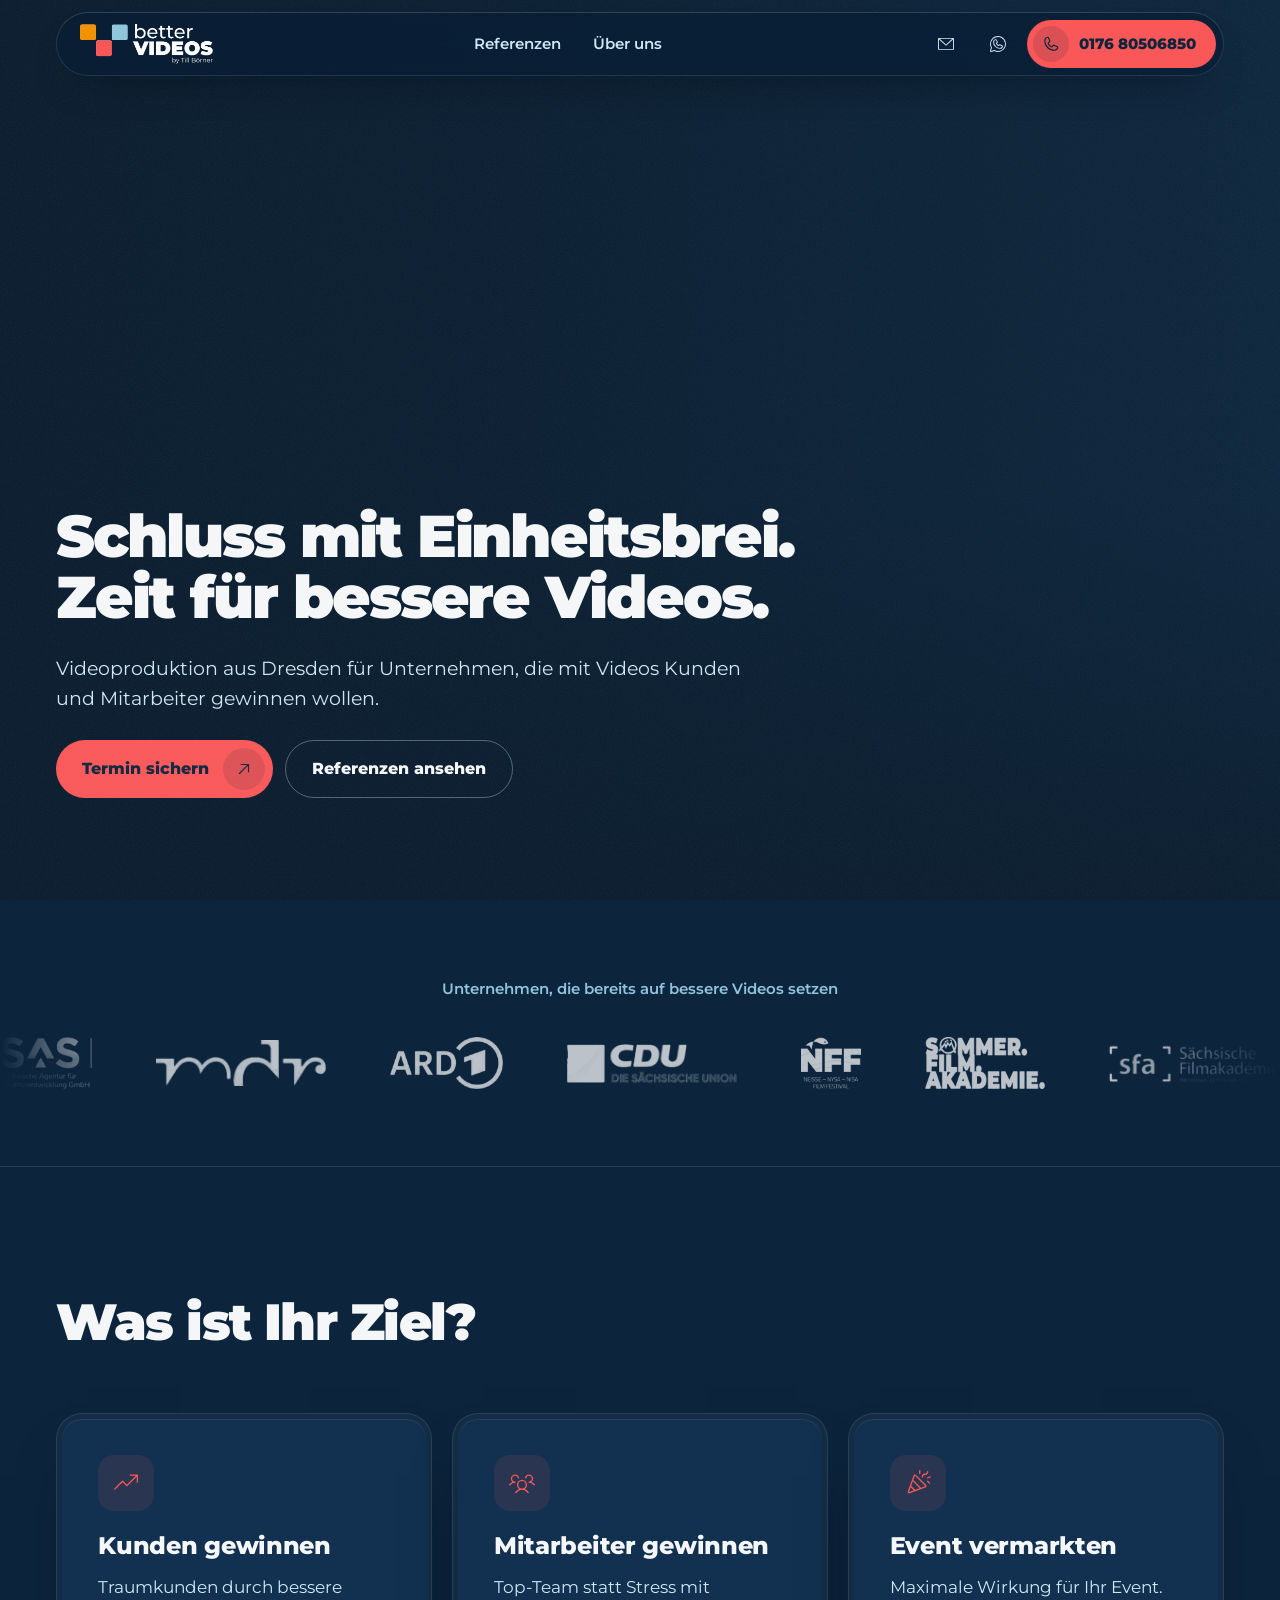
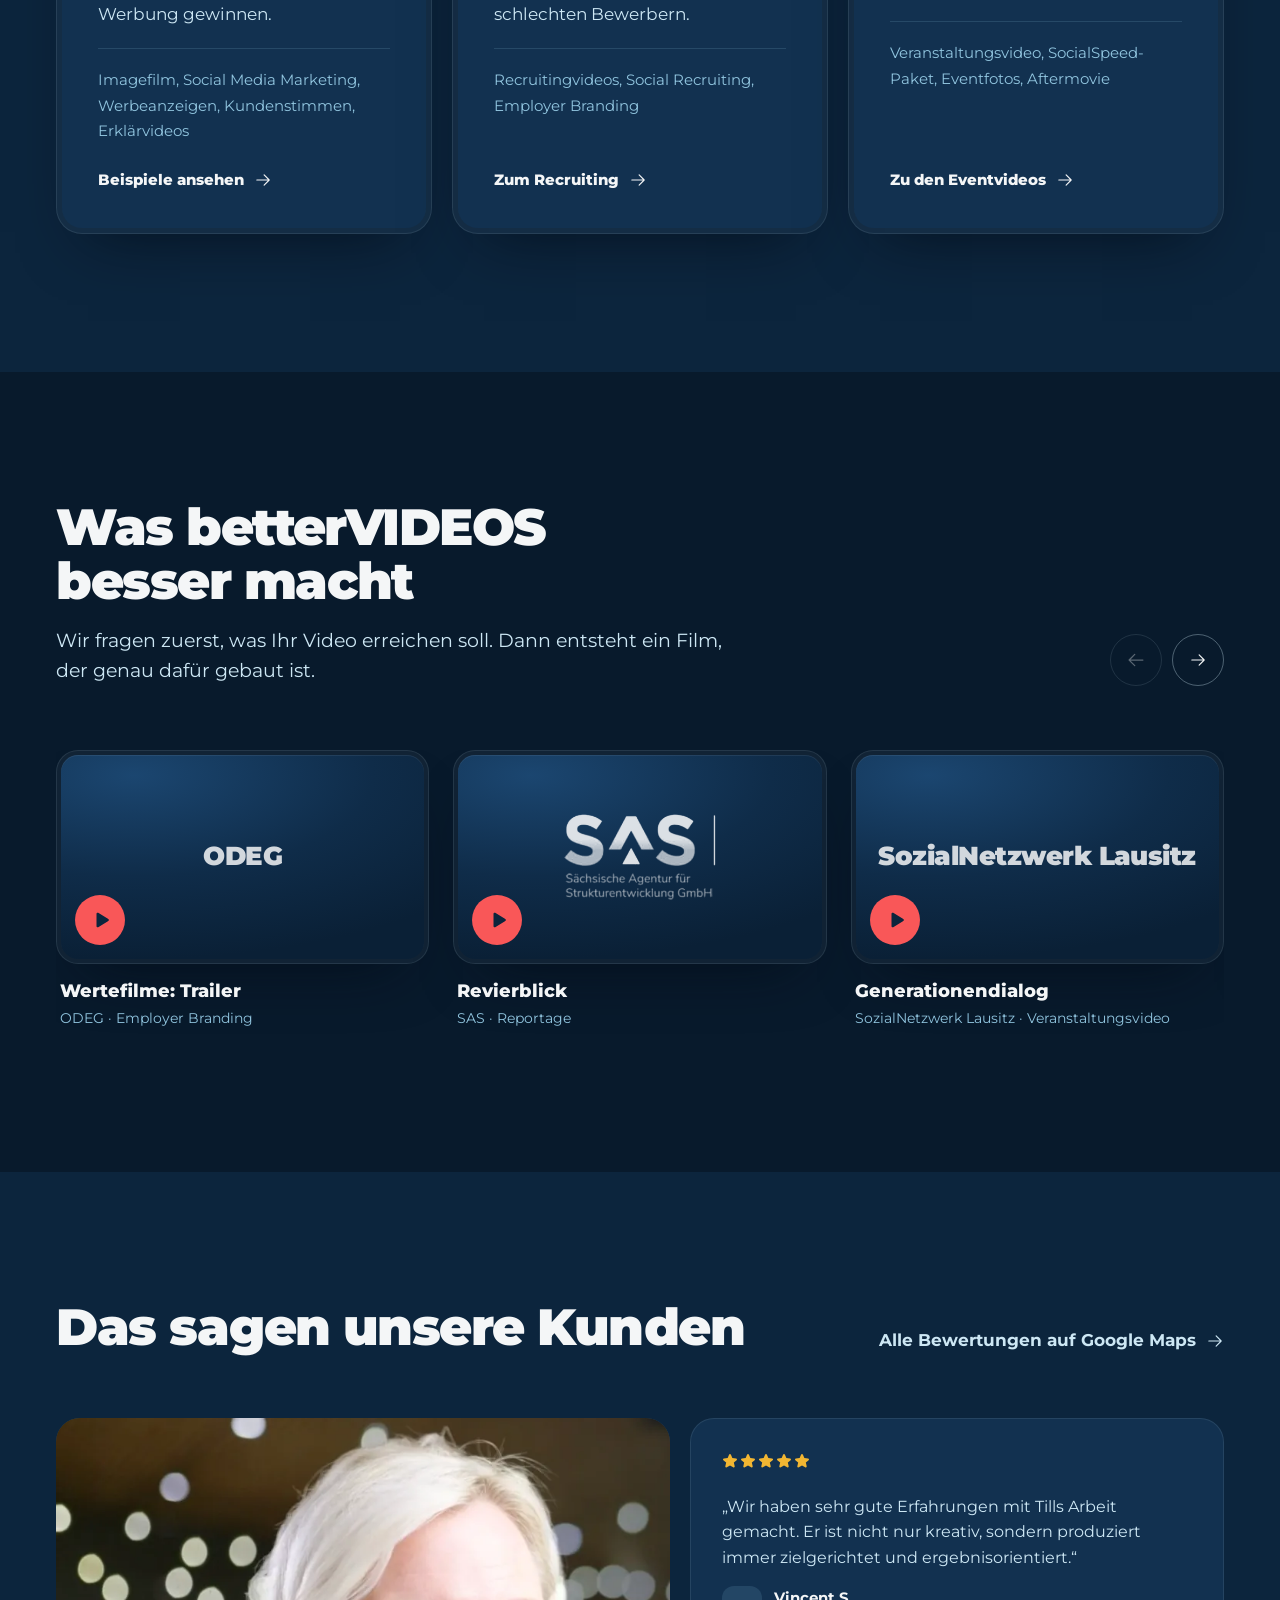
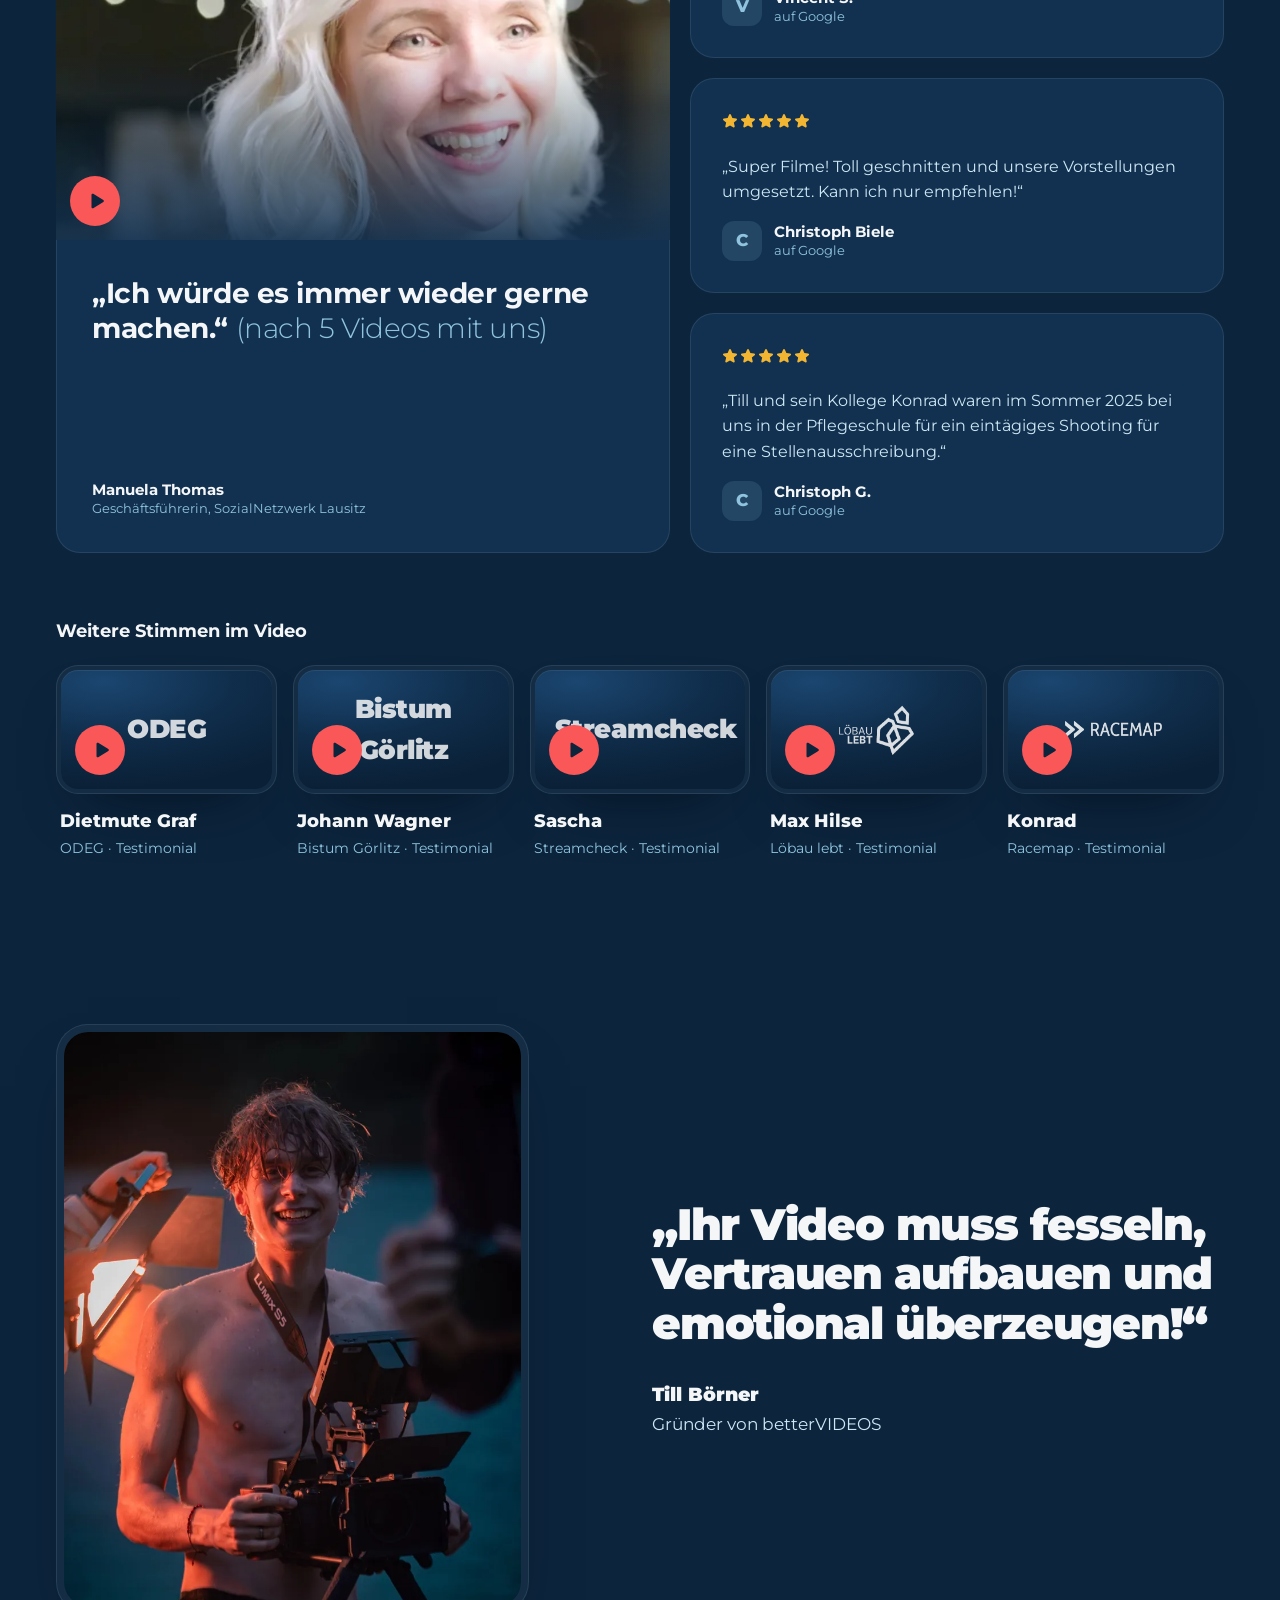
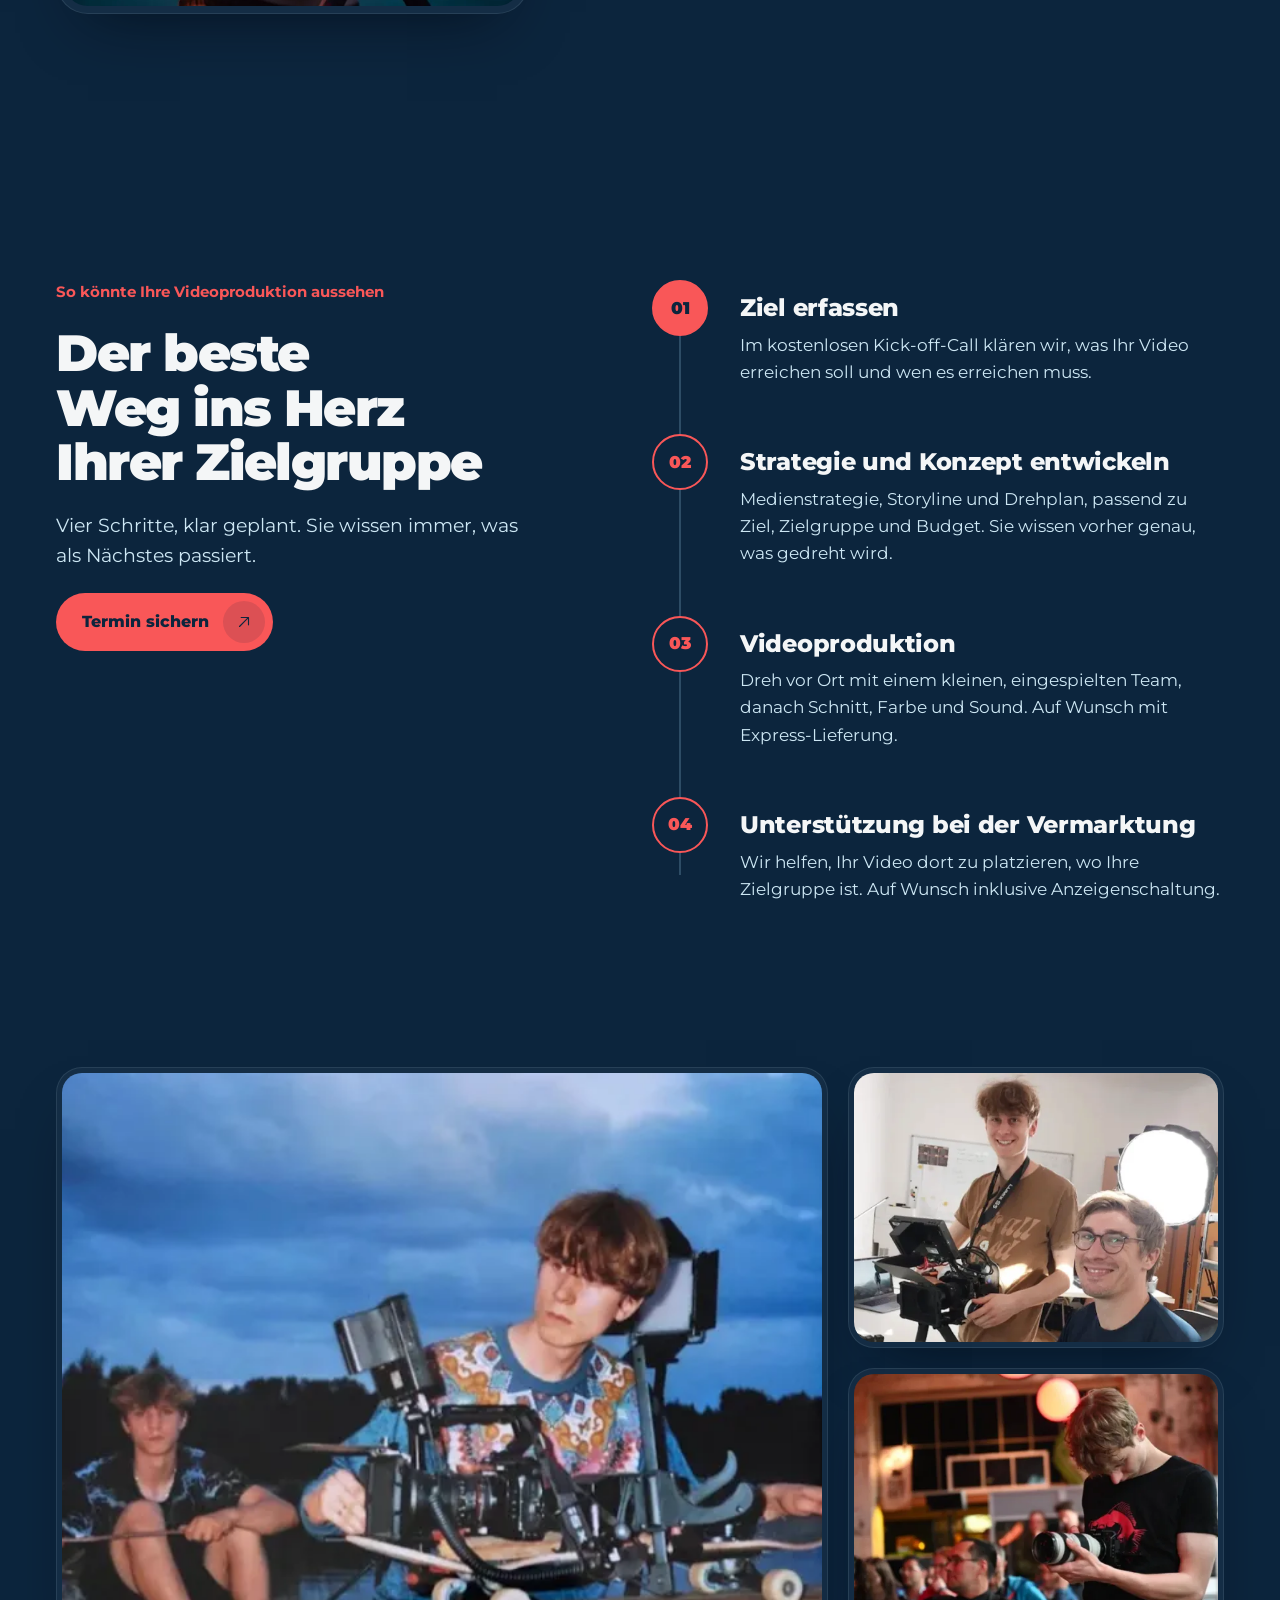
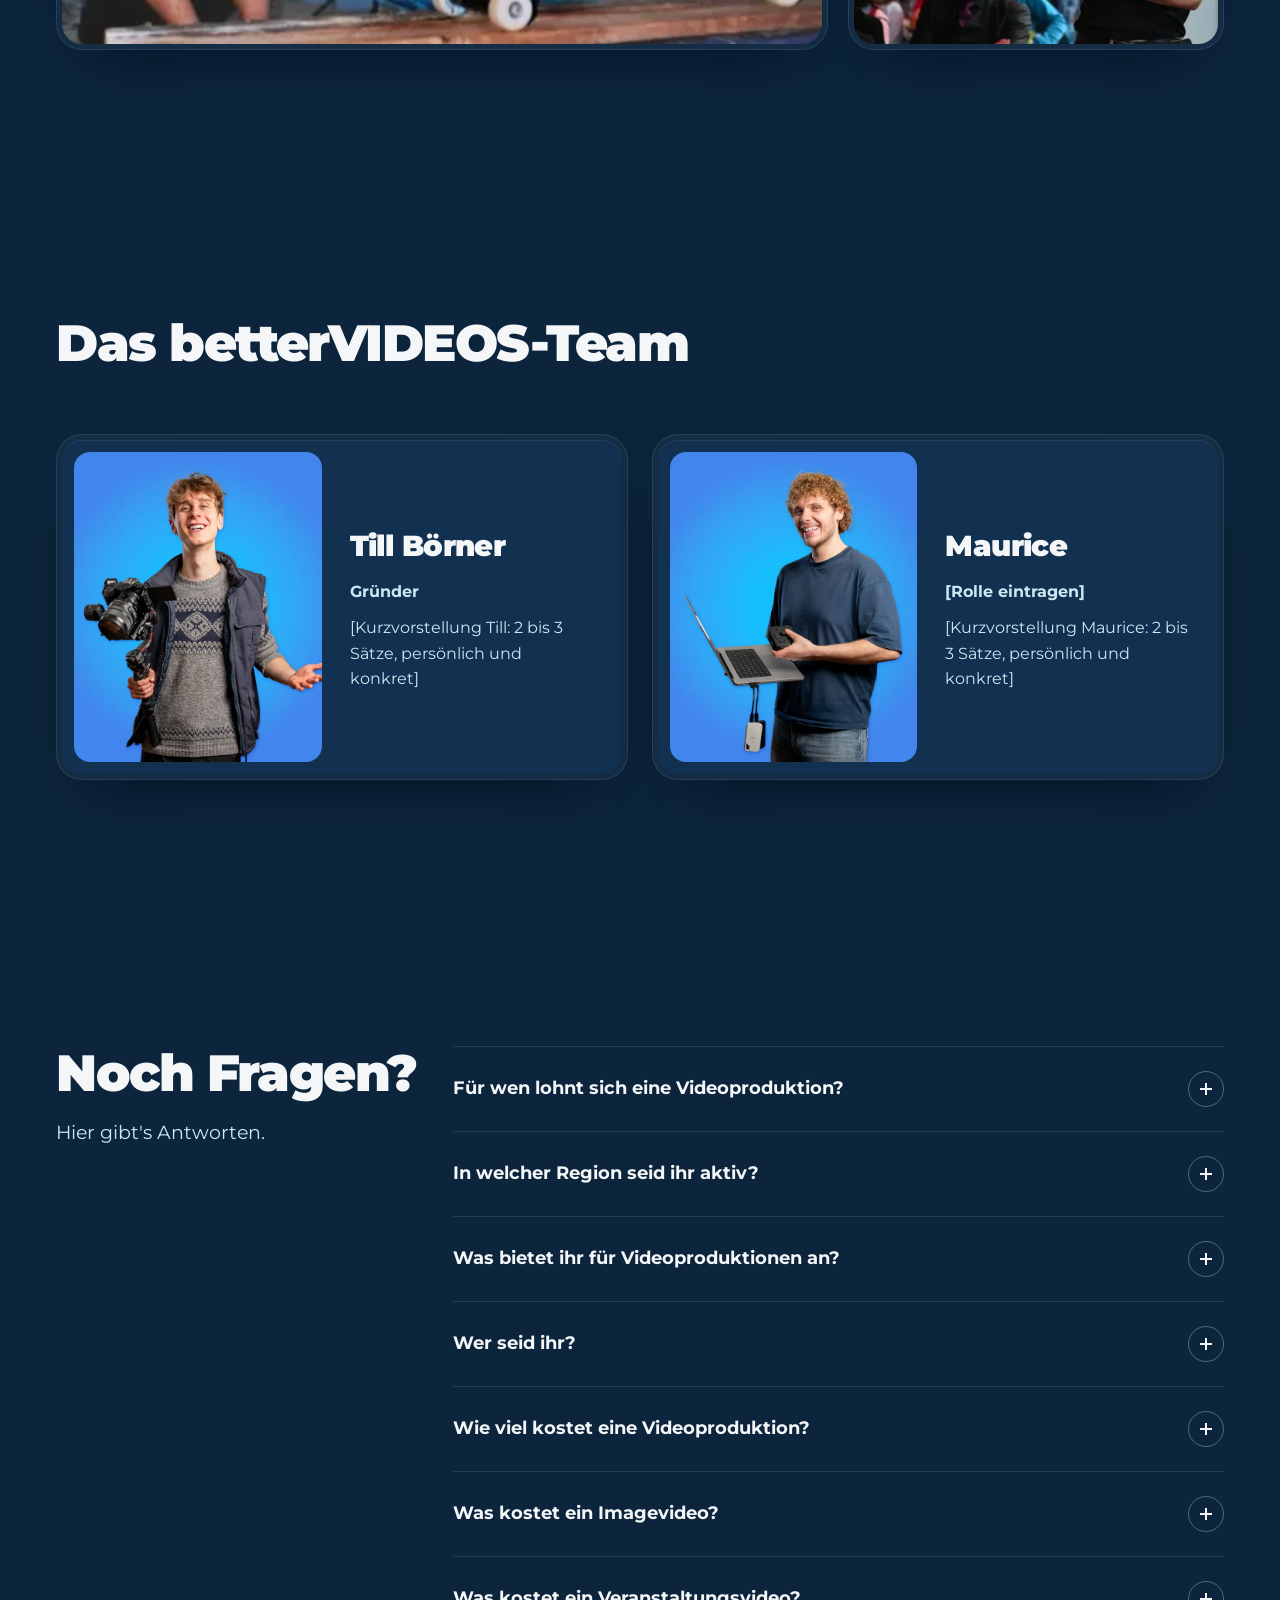
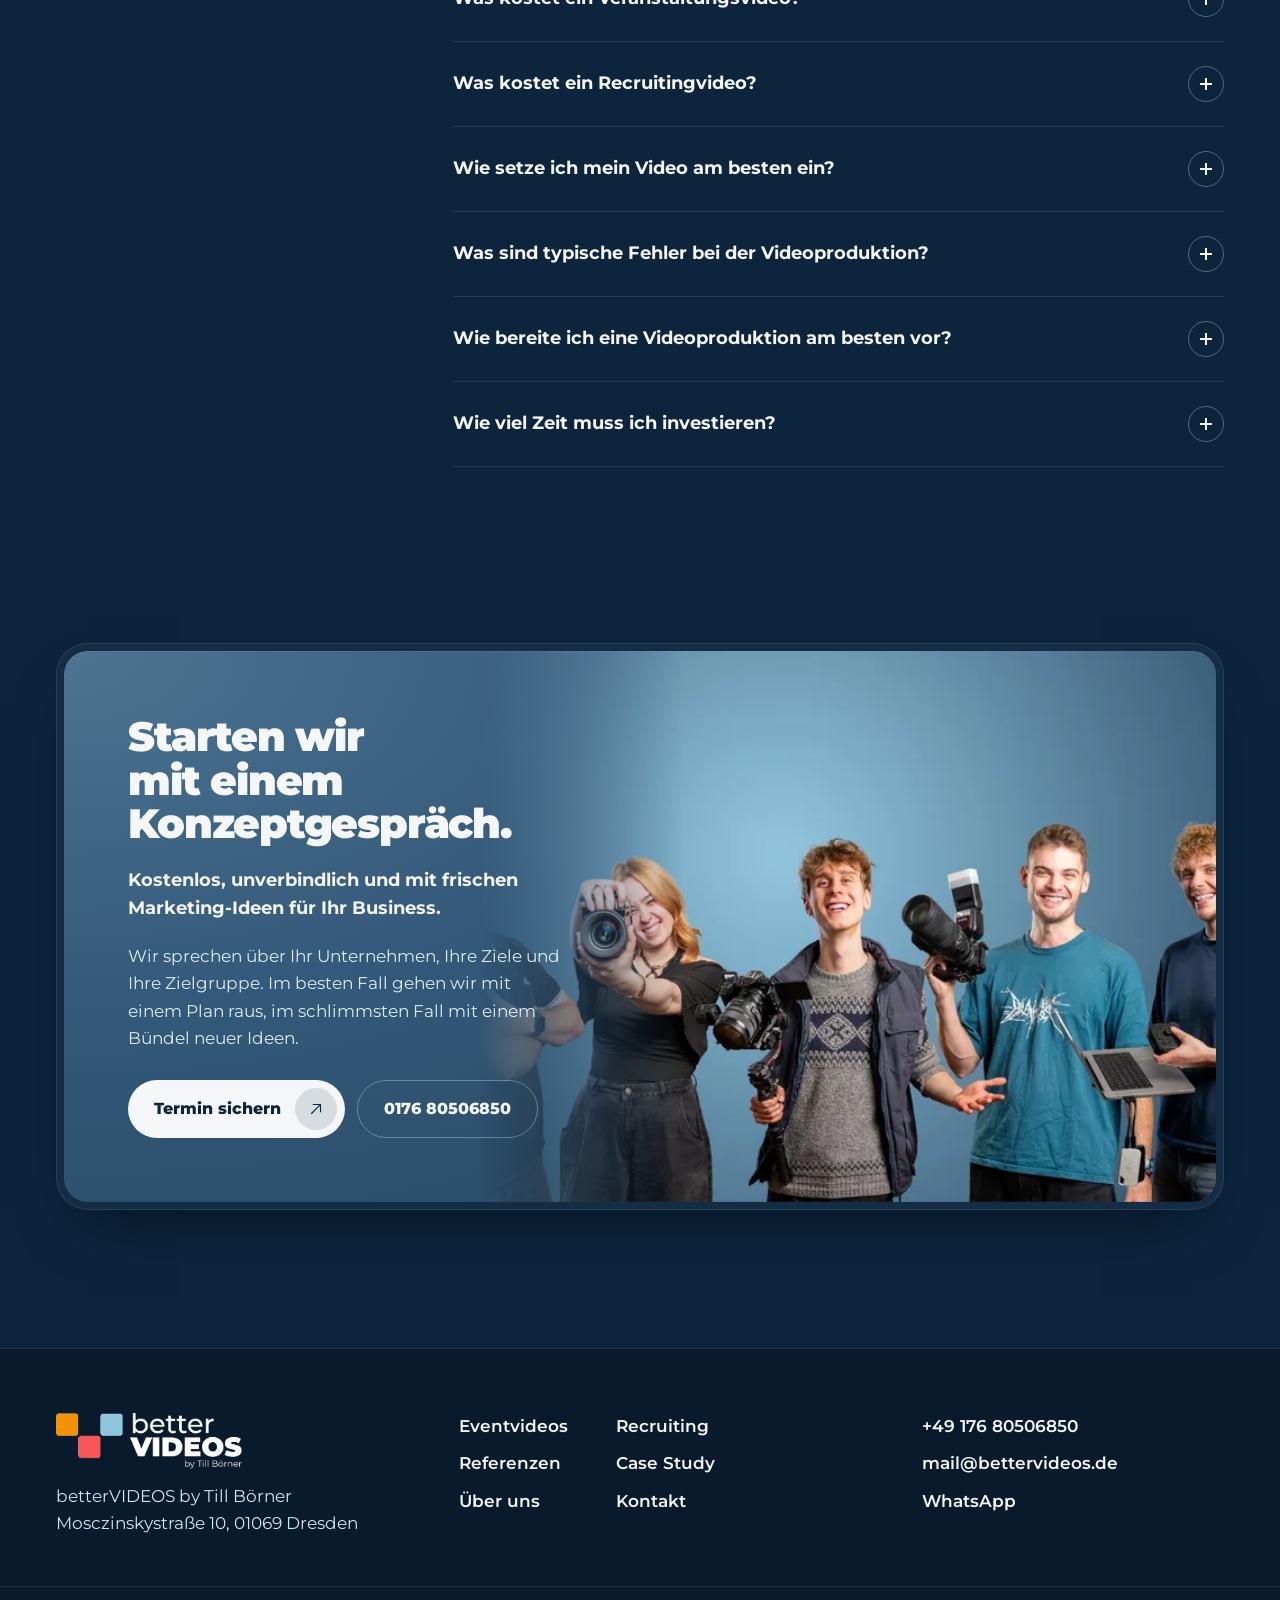
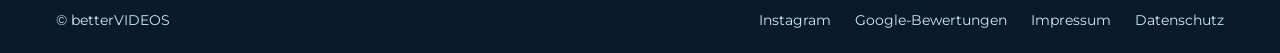
==== index.html @ bda5fd1b "Initial Commit" ====
<!doctype html>
<html lang="de">
<head>
<meta charset="utf-8">
<meta name="viewport" content="width=device-width, initial-scale=1, viewport-fit=cover">
<title>betterVIDEOS | Videoproduktion aus Dresden</title>
<meta name="description" content="Schluss mit Einheitsbrei: Videoproduktion aus Dresden für Unternehmen, die mit Videos Kunden, Mitarbeiter und Aufmerksamkeit gewinnen wollen.">
<meta name="theme-color" content="#0c253d">
<link rel="canonical" href="https://bettervideos.de/">
<meta property="og:type" content="website">
<meta property="og:title" content="betterVIDEOS | Videoproduktion aus Dresden">
<meta property="og:description" content="Schluss mit Einheitsbrei: Videoproduktion aus Dresden für Unternehmen, die mit Videos Kunden, Mitarbeiter und Aufmerksamkeit gewinnen wollen.">
<meta property="og:image" content="https://bettervideos.de/assets/img/team-1520.jpg">
<meta property="og:locale" content="de_DE">
<link rel="preload" href="assets/fonts/montserrat-var.woff2" as="font" type="font/woff2" crossorigin>
<link rel="stylesheet" href="assets/css/style.css">
<link rel="icon" type="image/svg+xml" href="data:image/svg+xml,%3Csvg xmlns='http://www.w3.org/2000/svg' viewBox='0 0 64 64'%3E%3Crect x='2' y='4' width='22' height='22' rx='4' fill='%23f39202'/%3E%3Crect x='40' y='4' width='22' height='22' rx='4' fill='%2390c4de'/%3E%3Crect x='21' y='38' width='22' height='22' rx='4' fill='%23f95758'/%3E%3C/svg%3E">
</head>
<body>
<a class="skip-link" href="#inhalt">Zum Inhalt springen</a>
<header class="site-header">
<div class="site-header__inner">
<a class="logo" href="index.html" aria-label="betterVIDEOS Startseite"><picture><source srcset="assets/img/logo.webp" type="image/webp"><img src="assets/img/logo.png" alt="betterVIDEOS by Till Börner" width="520" height="157"></picture></a>
<nav class="main-nav" aria-label="Hauptnavigation">
<a href="referenzen.html">Referenzen</a>
<a href="ueber-uns.html">Über uns</a>
</nav>
<div class="header-actions">
<a class="icon-btn" href="mailto:mail@bettervideos.de" aria-label="E-Mail schreiben"><svg xmlns="http://www.w3.org/2000/svg" width="20" height="20" aria-hidden="true" focusable="false" viewBox="0 0 256 256" fill="currentColor"><path d="M224,50H32a6,6,0,0,0-6,6V192a14,14,0,0,0,14,14H216a14,14,0,0,0,14-14V56A6,6,0,0,0,224,50ZM208.58,62,128,135.86,47.42,62ZM216,194H40a2,2,0,0,1-2-2V69.64l86,78.78a6,6,0,0,0,8.1,0L218,69.64V192A2,2,0,0,1,216,194Z"/></svg></a>
<a class="icon-btn" href="https://wa.me/4917680506850" aria-label="WhatsApp schreiben"><svg xmlns="http://www.w3.org/2000/svg" width="20" height="20" aria-hidden="true" focusable="false" viewBox="0 0 256 256" fill="currentColor"><path d="M186.68,146.63l-32-16a6,6,0,0,0-6,.38L133,141.46A42.49,42.49,0,0,1,114.54,123L125,107.33a6,6,0,0,0,.38-6l-16-32A6,6,0,0,0,104,66a38,38,0,0,0-38,38,86.1,86.1,0,0,0,86,86,38,38,0,0,0,38-38A6,6,0,0,0,186.68,146.63ZM152,178a74.09,74.09,0,0,1-74-74,26,26,0,0,1,22.42-25.75l12.66,25.32-10.39,15.58a6,6,0,0,0-.54,5.63,54.43,54.43,0,0,0,29.07,29.07,6,6,0,0,0,5.63-.54l15.58-10.39,25.32,12.66A26,26,0,0,1,152,178ZM128,26A102,102,0,0,0,38.35,176.69L26.73,211.56a14,14,0,0,0,17.71,17.71l34.87-11.62A102,102,0,1,0,128,26Zm0,192a90,90,0,0,1-45.06-12.08,6.09,6.09,0,0,0-3-.81,6.2,6.2,0,0,0-1.9.31L40.65,217.88a2,2,0,0,1-2.53-2.53L50.58,178a6,6,0,0,0-.5-4.91A90,90,0,1,1,128,218Z"/></svg></a>
<a class="call-btn" href="tel:+4917680506850" aria-label="Anrufen: 0176 80506850"><span class="call-btn__icon"><svg xmlns="http://www.w3.org/2000/svg" width="18" height="18" aria-hidden="true" focusable="false" viewBox="0 0 256 256" fill="currentColor"><path d="M222.37,158.46l-47.11-21.11-.13-.06a16,16,0,0,0-15.17,1.4,8.12,8.12,0,0,0-.75.56L134.87,160c-15.42-7.49-31.34-23.29-38.83-38.51l20.78-24.71c.2-.25.39-.5.57-.77a16,16,0,0,0,1.32-15.06l0-.12L97.54,33.64a16,16,0,0,0-16.62-9.52A56.26,56.26,0,0,0,32,80c0,79.4,64.6,144,144,144a56.26,56.26,0,0,0,55.88-48.92A16,16,0,0,0,222.37,158.46ZM176,208A128.14,128.14,0,0,1,48,80,40.2,40.2,0,0,1,82.87,40a.61.61,0,0,0,0,.12l21,47L83.2,111.86a6.13,6.13,0,0,0-.57.77,16,16,0,0,0-1,15.7c9.06,18.53,27.73,37.06,46.46,46.11a16,16,0,0,0,15.75-1.14,8.44,8.44,0,0,0,.74-.56L168.89,152l47,21.05h0s.08,0,.11,0A40.21,40.21,0,0,1,176,208Z"/></svg></span><span class="call-btn__label">0176 80506850</span></a>
<button class="menu-toggle" type="button" aria-expanded="false" aria-controls="mobile-menu" aria-label="Menü öffnen"><span></span><span></span></button>
</div>
</div>
</header>
<nav class="mobile-menu" id="mobile-menu" aria-label="Mobiles Menü" aria-hidden="true">
<a href="index.html" aria-current="page">Start</a>
<a href="eventvideo.html">Eventvideos</a>
<a href="recruiting.html">Recruiting</a>
<a href="referenzen.html">Referenzen</a>
<a href="ueber-uns.html">Über uns</a>
<a href="kontakt.html">Kontakt</a>
<div class="mobile-menu__contact">
<a href="tel:+4917680506850">0176 80506850</a>
<a href="https://wa.me/4917680506850">WhatsApp</a>
<a href="mailto:mail@bettervideos.de">mail@bettervideos.de</a>
</div>
</nav>

<main id="inhalt">

<section class="hero" data-hero aria-label="Einstieg">
<figure class="hero__media"><picture>
<source media="(max-width: 860px)" type="image/webp" srcset="assets/img/till-set-800.webp 800w, assets/img/till-set-1400.webp 1400w" sizes="100vw">
<source media="(max-width: 860px)" srcset="assets/img/till-set-800.jpg 800w, assets/img/till-set-1400.jpg 1400w" sizes="100vw">
<source type="image/webp" srcset="assets/img/hero-event-1000.webp 1000w, assets/img/hero-event-2000.webp 2000w" sizes="100vw">
<img src="assets/img/hero-event-2000.jpg" srcset="assets/img/hero-event-1000.jpg 1000w, assets/img/hero-event-2000.jpg 2000w" sizes="100vw" alt="Auftritt beim Neiße Filmfestival, gefilmt von betterVIDEOS" width="2048" height="690" fetchpriority="high" decoding="async">
</picture></figure>
<div class="wrap">
<div class="hero__content">
<h1 class="display"><span>Schluss mit Einheitsbrei.</span> <span>Zeit für bessere Videos.</span></h1>
<p class="lead">Videoproduktion aus Dresden für Unternehmen, die mit Videos Kunden und Mitarbeiter gewinnen wollen.</p>
<div class="btn-row">
<a class="btn btn--primary" href="kontakt.html"><span>Termin sichern</span><span class="btn__icon"><svg xmlns="http://www.w3.org/2000/svg" width="18" height="18" aria-hidden="true" focusable="false" viewBox="0 0 256 256" fill="currentColor"><path d="M200,64V168a8,8,0,0,1-16,0V83.31L69.66,197.66a8,8,0,0,1-11.32-11.32L172.69,72H88a8,8,0,0,1,0-16H192A8,8,0,0,1,200,64Z"/></svg></span></a>
<a class="btn btn--ghost" href="referenzen.html">Referenzen ansehen</a>
</div>
</div>
</div>
</section>

<section class="logos" aria-label="Unternehmen, die bereits auf bessere Videos setzen">
<div class="wrap"><p class="logos__label">Unternehmen, die bereits auf bessere Videos setzen</p></div>
<div class="logos__viewport"><div class="logos__track"><img src="assets/img/logos/sas.png" alt="Sächsische Agentur für Strukturentwicklung" loading="lazy" decoding="async"><img src="assets/img/logos/mdr.png" alt="MDR" loading="lazy" decoding="async"><img src="assets/img/logos/ard.png" alt="ARD" loading="lazy" decoding="async"><img src="assets/img/logos/cdu.png" alt="CDU Sachsen" loading="lazy" decoding="async"><img src="assets/img/logos/nff.png" alt="Neiße Filmfestival" loading="lazy" decoding="async"><img src="assets/img/logos/sommer-film-akademie.png" alt="Sommer Film Akademie" loading="lazy" decoding="async"><img src="assets/img/logos/sfa.png" alt="Sächsische Filmakademie" loading="lazy" decoding="async"><img src="assets/img/logos/loebau-lebt.png" alt="Löbau lebt" loading="lazy" decoding="async"><img src="assets/img/logos/waldorfschule.png" alt="Freie Waldorfschule Görlitz" loading="lazy" decoding="async"><img src="assets/img/logos/camillo-kino.png" alt="Camillo Kino" loading="lazy" decoding="async"><img src="assets/img/logos/quickstart-sachsen.png" alt="Quickstart Sachsen" loading="lazy" decoding="async"><img src="assets/img/logos/soziokultur.png" alt="Landesverband Soziokultur Sachsen" loading="lazy" decoding="async"><img src="assets/img/logos/erika-simon-stiftung.png" alt="Erika-Simon-Stiftung" loading="lazy" decoding="async"><img src="assets/img/logos/bestattungshaus-fieber.png" alt="Bestattungshaus Fieber" loading="lazy" decoding="async"><img src="assets/img/logos/racemap.png" alt="Racemap" loading="lazy" decoding="async"><img src="assets/img/logos/y-kollektiv.png" alt="Y-Kollektiv" loading="lazy" decoding="async"><img src="assets/img/logos/a-team.png" alt="A-Team" loading="lazy" decoding="async"><img src="assets/img/logos/aquaristik.png" alt="Aquaristik Studio" loading="lazy" decoding="async"><img src="assets/img/logos/bu.png" alt="BU" loading="lazy" decoding="async"><img src="assets/img/logos/sas.png" alt="" aria-hidden="true" loading="lazy" decoding="async"><img src="assets/img/logos/mdr.png" alt="" aria-hidden="true" loading="lazy" decoding="async"><img src="assets/img/logos/ard.png" alt="" aria-hidden="true" loading="lazy" decoding="async"><img src="assets/img/logos/cdu.png" alt="" aria-hidden="true" loading="lazy" decoding="async"><img src="assets/img/logos/nff.png" alt="" aria-hidden="true" loading="lazy" decoding="async"><img src="assets/img/logos/sommer-film-akademie.png" alt="" aria-hidden="true" loading="lazy" decoding="async"><img src="assets/img/logos/sfa.png" alt="" aria-hidden="true" loading="lazy" decoding="async"><img src="assets/img/logos/loebau-lebt.png" alt="" aria-hidden="true" loading="lazy" decoding="async"><img src="assets/img/logos/waldorfschule.png" alt="" aria-hidden="true" loading="lazy" decoding="async"><img src="assets/img/logos/camillo-kino.png" alt="" aria-hidden="true" loading="lazy" decoding="async"><img src="assets/img/logos/quickstart-sachsen.png" alt="" aria-hidden="true" loading="lazy" decoding="async"><img src="assets/img/logos/soziokultur.png" alt="" aria-hidden="true" loading="lazy" decoding="async"><img src="assets/img/logos/erika-simon-stiftung.png" alt="" aria-hidden="true" loading="lazy" decoding="async"><img src="assets/img/logos/bestattungshaus-fieber.png" alt="" aria-hidden="true" loading="lazy" decoding="async"><img src="assets/img/logos/racemap.png" alt="" aria-hidden="true" loading="lazy" decoding="async"><img src="assets/img/logos/y-kollektiv.png" alt="" aria-hidden="true" loading="lazy" decoding="async"><img src="assets/img/logos/a-team.png" alt="" aria-hidden="true" loading="lazy" decoding="async"><img src="assets/img/logos/aquaristik.png" alt="" aria-hidden="true" loading="lazy" decoding="async"><img src="assets/img/logos/bu.png" alt="" aria-hidden="true" loading="lazy" decoding="async"></div></div>
</section>


<section class="section" aria-labelledby="ziel">
<div class="wrap">
<div class="section-head reveal"><h2 class="h2" id="ziel">Was ist Ihr Ziel?</h2></div>
<div class="goals" data-stagger>
<a class="bezel goal" href="referenzen.html"><span class="bezel__core goal__core">
<span class="goal__icon"><svg xmlns="http://www.w3.org/2000/svg" width="28" height="28" aria-hidden="true" focusable="false" viewBox="0 0 256 256" fill="currentColor"><path d="M238,56v64a6,6,0,0,1-12,0V70.48l-85.76,85.76a6,6,0,0,1-8.48,0L96,120.49,28.24,188.24a6,6,0,0,1-8.48-8.48l72-72a6,6,0,0,1,8.48,0L136,143.51,217.52,62H168a6,6,0,0,1,0-12h64A6,6,0,0,1,238,56Z"/></svg></span>
<span class="goal__title">Kunden gewinnen</span>
<span class="goal__claim">Traumkunden durch bessere Werbung gewinnen.</span>
<span class="goal__list">Imagefilm, Social Media Marketing, Werbeanzeigen, Kundenstimmen, Erklärvideos</span>
<span class="goal__more">Beispiele ansehen <svg xmlns="http://www.w3.org/2000/svg" width="18" height="18" aria-hidden="true" focusable="false" viewBox="0 0 256 256" fill="currentColor"><path d="M221.66,133.66l-72,72a8,8,0,0,1-11.32-11.32L196.69,136H40a8,8,0,0,1,0-16H196.69L138.34,61.66a8,8,0,0,1,11.32-11.32l72,72A8,8,0,0,1,221.66,133.66Z"/></svg></span>
</span></a>
<a class="bezel goal" href="recruiting.html"><span class="bezel__core goal__core">
<span class="goal__icon"><svg xmlns="http://www.w3.org/2000/svg" width="28" height="28" aria-hidden="true" focusable="false" viewBox="0 0 256 256" fill="currentColor"><path d="M243.6,148.8a6,6,0,0,1-8.4-1.2A53.58,53.58,0,0,0,192,126a6,6,0,0,1,0-12,26,26,0,1,0-25.18-32.5,6,6,0,0,1-11.62-3,38,38,0,1,1,59.91,39.63A65.69,65.69,0,0,1,244.8,140.4,6,6,0,0,1,243.6,148.8ZM189.19,213a6,6,0,0,1-2.19,8.2,5.9,5.9,0,0,1-3,.81,6,6,0,0,1-5.2-3,59,59,0,0,0-101.62,0,6,6,0,1,1-10.38-6A70.1,70.1,0,0,1,103,182.55a46,46,0,1,1,50.1,0A70.1,70.1,0,0,1,189.19,213ZM128,178a34,34,0,1,0-34-34A34,34,0,0,0,128,178ZM70,120a6,6,0,0,0-6-6A26,26,0,1,1,89.18,81.49a6,6,0,1,0,11.62-3,38,38,0,1,0-59.91,39.63A65.69,65.69,0,0,0,11.2,140.4a6,6,0,1,0,9.6,7.2A53.58,53.58,0,0,1,64,126,6,6,0,0,0,70,120Z"/></svg></span>
<span class="goal__title">Mitarbeiter gewinnen</span>
<span class="goal__claim">Top-Team statt Stress mit schlechten Bewerbern.</span>
<span class="goal__list">Recruitingvideos, Social Recruiting, Employer Branding</span>
<span class="goal__more">Zum Recruiting <svg xmlns="http://www.w3.org/2000/svg" width="18" height="18" aria-hidden="true" focusable="false" viewBox="0 0 256 256" fill="currentColor"><path d="M221.66,133.66l-72,72a8,8,0,0,1-11.32-11.32L196.69,136H40a8,8,0,0,1,0-16H196.69L138.34,61.66a8,8,0,0,1,11.32-11.32l72,72A8,8,0,0,1,221.66,133.66Z"/></svg></span>
</span></a>
<a class="bezel goal" href="eventvideo.html"><span class="bezel__core goal__core">
<span class="goal__icon"><svg xmlns="http://www.w3.org/2000/svg" width="28" height="28" aria-hidden="true" focusable="false" viewBox="0 0 256 256" fill="currentColor"><path d="M110.08,54a13.8,13.8,0,0,0-22.73,5.05L34.85,203.47A13.82,13.82,0,0,0,47.76,222a14,14,0,0,0,4.77-.85l144.38-52.5a13.8,13.8,0,0,0,5-22.73ZM48.43,209.87a1.79,1.79,0,0,1-2.3-2.3L61.31,165.8,90.2,194.68Zm54.21-19.71-36.8-36.81L80.51,113,143,175.49ZM194,156.07a1.74,1.74,0,0,1-1.14,1.3L155.44,171,85,100.55,98.63,63.19a1.72,1.72,0,0,1,1.3-1.14,1.58,1.58,0,0,1,.41,0,1.72,1.72,0,0,1,1.25.53l91.88,91.88A1.73,1.73,0,0,1,194,156.07ZM162,72a35.52,35.52,0,0,1,3.63-14.68C170.57,47.44,179.93,42,192,42c7.47,0,12.53-2.74,15.48-8.38A24.18,24.18,0,0,0,210,24,6,6,0,0,1,216,18h0a6,6,0,0,1,6,6c0,10.38-6.27,30-30,30-7.47,0-12.53,2.74-15.48,8.38A24,24,0,0,0,174,72a6,6,0,0,1-6,6h0A6,6,0,0,1,162,72ZM138,40V16a6,6,0,0,1,12,0V40a6,6,0,0,1-12,0Zm98.24,83.76a6,6,0,1,1-8.48,8.48l-16-16a6,6,0,0,1,8.48-8.48Zm5.66-46.07-24,8a6,6,0,1,1-3.8-11.38l24-8a6,6,0,0,1,3.8,11.38Z"/></svg></span>
<span class="goal__title">Event vermarkten</span>
<span class="goal__claim">Maximale Wirkung für Ihr Event.</span>
<span class="goal__list">Veranstaltungsvideo, SocialSpeed-Paket, Eventfotos, Aftermovie</span>
<span class="goal__more">Zu den Eventvideos <svg xmlns="http://www.w3.org/2000/svg" width="18" height="18" aria-hidden="true" focusable="false" viewBox="0 0 256 256" fill="currentColor"><path d="M221.66,133.66l-72,72a8,8,0,0,1-11.32-11.32L196.69,136H40a8,8,0,0,1,0-16H196.69L138.34,61.66a8,8,0,0,1,11.32-11.32l72,72A8,8,0,0,1,221.66,133.66Z"/></svg></span>
</span></a>
</div>
</div>
</section>

<section class="section section--deep" aria-labelledby="besser">
<div class="wrap">
<div class="section-head section-head--row reveal">
<div class="stack"><h2 class="h2" id="besser">Was betterVIDEOS besser macht</h2><p class="lead">Wir fragen zuerst, was Ihr Video erreichen soll. Dann entsteht ein Film, der genau dafür gebaut ist.</p></div>
<div class="vslider__controls"><button class="slider-btn" type="button" data-prev aria-label="Vorheriges Video"><svg xmlns="http://www.w3.org/2000/svg" width="20" height="20" aria-hidden="true" focusable="false" viewBox="0 0 256 256" fill="currentColor"><path d="M224,128a8,8,0,0,1-8,8H59.31l58.35,58.34a8,8,0,0,1-11.32,11.32l-72-72a8,8,0,0,1,0-11.32l72-72a8,8,0,0,1,11.32,11.32L59.31,120H216A8,8,0,0,1,224,128Z"/></svg></button><button class="slider-btn" type="button" data-next aria-label="Nächstes Video"><svg xmlns="http://www.w3.org/2000/svg" width="18" height="18" aria-hidden="true" focusable="false" viewBox="0 0 256 256" fill="currentColor"><path d="M221.66,133.66l-72,72a8,8,0,0,1-11.32-11.32L196.69,136H40a8,8,0,0,1,0-16H196.69L138.34,61.66a8,8,0,0,1,11.32-11.32l72,72A8,8,0,0,1,221.66,133.66Z"/></svg></button></div>
</div>
<div class="vslider" data-slider data-autoplay>
<div class="vslider__track" role="region" aria-label="Ausgewählte Videos" tabindex="0">
<a class="vcard" href="https://vimeo.com/1180764896" data-vimeo="1180764896" data-title="ODEG: Wertefilme: Trailer">
<span class="bezel vcard__bezel"><span class="bezel__core vcard__thumb"><span class="vcard__name" aria-hidden="true">ODEG</span><img class="vcard__still" data-thumb="1180764896" alt="" decoding="async" hidden><span class="vcard__play"><svg xmlns="http://www.w3.org/2000/svg" width="18" height="18" aria-hidden="true" focusable="false" viewBox="0 0 256 256" fill="currentColor"><path d="M240,128a15.74,15.74,0,0,1-7.6,13.51L88.32,229.65a16,16,0,0,1-16.2.3A15.86,15.86,0,0,1,64,216.13V39.87a15.86,15.86,0,0,1,8.12-13.82,16,16,0,0,1,16.2.3L232.4,114.49A15.74,15.74,0,0,1,240,128Z"/></svg></span></span></span>
<span class="vcard__meta"><strong>Wertefilme: Trailer</strong><span>ODEG · Employer Branding</span></span>
</a>
<a class="vcard" href="https://vimeo.com/1180861348" data-vimeo="1180861348" data-title="SAS: Revierblick">
<span class="bezel vcard__bezel"><span class="bezel__core vcard__thumb"><img class="vcard__logo" src="assets/img/logos/sas.png" alt="" loading="lazy"><img class="vcard__still" data-thumb="1180861348" alt="" decoding="async" hidden><span class="vcard__play"><svg xmlns="http://www.w3.org/2000/svg" width="18" height="18" aria-hidden="true" focusable="false" viewBox="0 0 256 256" fill="currentColor"><path d="M240,128a15.74,15.74,0,0,1-7.6,13.51L88.32,229.65a16,16,0,0,1-16.2.3A15.86,15.86,0,0,1,64,216.13V39.87a15.86,15.86,0,0,1,8.12-13.82,16,16,0,0,1,16.2.3L232.4,114.49A15.74,15.74,0,0,1,240,128Z"/></svg></span></span></span>
<span class="vcard__meta"><strong>Revierblick</strong><span>SAS · Reportage</span></span>
</a>
<a class="vcard" href="https://vimeo.com/1182042656" data-vimeo="1182042656" data-title="SozialNetzwerk Lausitz: Generationendialog">
<span class="bezel vcard__bezel"><span class="bezel__core vcard__thumb"><span class="vcard__name" aria-hidden="true">SozialNetzwerk Lausitz</span><img class="vcard__still" data-thumb="1182042656" alt="" decoding="async" hidden><span class="vcard__play"><svg xmlns="http://www.w3.org/2000/svg" width="18" height="18" aria-hidden="true" focusable="false" viewBox="0 0 256 256" fill="currentColor"><path d="M240,128a15.74,15.74,0,0,1-7.6,13.51L88.32,229.65a16,16,0,0,1-16.2.3A15.86,15.86,0,0,1,64,216.13V39.87a15.86,15.86,0,0,1,8.12-13.82,16,16,0,0,1,16.2.3L232.4,114.49A15.74,15.74,0,0,1,240,128Z"/></svg></span></span></span>
<span class="vcard__meta"><strong>Generationendialog</strong><span>SozialNetzwerk Lausitz · Veranstaltungsvideo</span></span>
</a>
<a class="vcard" href="https://vimeo.com/1143287568" data-vimeo="1143287568" data-title="Bistum Görlitz: Imagefilm">
<span class="bezel vcard__bezel"><span class="bezel__core vcard__thumb"><span class="vcard__name" aria-hidden="true">Bistum Görlitz</span><img class="vcard__still" data-thumb="1143287568" alt="" decoding="async" hidden><span class="vcard__play"><svg xmlns="http://www.w3.org/2000/svg" width="18" height="18" aria-hidden="true" focusable="false" viewBox="0 0 256 256" fill="currentColor"><path d="M240,128a15.74,15.74,0,0,1-7.6,13.51L88.32,229.65a16,16,0,0,1-16.2.3A15.86,15.86,0,0,1,64,216.13V39.87a15.86,15.86,0,0,1,8.12-13.82,16,16,0,0,1,16.2.3L232.4,114.49A15.74,15.74,0,0,1,240,128Z"/></svg></span></span></span>
<span class="vcard__meta"><strong>Imagefilm</strong><span>Bistum Görlitz · Imagefilm</span></span>
</a>
<a class="vcard" href="https://vimeo.com/1179370126" data-vimeo="1179370126" data-title="Löbau lebt: Imagefilm">
<span class="bezel vcard__bezel"><span class="bezel__core vcard__thumb"><img class="vcard__logo" src="assets/img/logos/loebau-lebt.png" alt="" loading="lazy"><img class="vcard__still" data-thumb="1179370126" alt="" decoding="async" hidden><span class="vcard__play"><svg xmlns="http://www.w3.org/2000/svg" width="18" height="18" aria-hidden="true" focusable="false" viewBox="0 0 256 256" fill="currentColor"><path d="M240,128a15.74,15.74,0,0,1-7.6,13.51L88.32,229.65a16,16,0,0,1-16.2.3A15.86,15.86,0,0,1,64,216.13V39.87a15.86,15.86,0,0,1,8.12-13.82,16,16,0,0,1,16.2.3L232.4,114.49A15.74,15.74,0,0,1,240,128Z"/></svg></span></span></span>
<span class="vcard__meta"><strong>Imagefilm</strong><span>Löbau lebt · Imagefilm</span></span>
</a>
<a class="vcard" href="https://vimeo.com/1037210347" data-vimeo="1037210347" data-title="Kulturservice: Altstadtfest">
<span class="bezel vcard__bezel"><span class="bezel__core vcard__thumb"><span class="vcard__name" aria-hidden="true">Kulturservice</span><img class="vcard__still" data-thumb="1037210347" alt="" decoding="async" hidden><span class="vcard__play"><svg xmlns="http://www.w3.org/2000/svg" width="18" height="18" aria-hidden="true" focusable="false" viewBox="0 0 256 256" fill="currentColor"><path d="M240,128a15.74,15.74,0,0,1-7.6,13.51L88.32,229.65a16,16,0,0,1-16.2.3A15.86,15.86,0,0,1,64,216.13V39.87a15.86,15.86,0,0,1,8.12-13.82,16,16,0,0,1,16.2.3L232.4,114.49A15.74,15.74,0,0,1,240,128Z"/></svg></span></span></span>
<span class="vcard__meta"><strong>Altstadtfest</strong><span>Kulturservice · Veranstaltungsvideo</span></span>
</a>
<a class="vcard" href="https://vimeo.com/1191891543" data-vimeo="1191891543" data-title="Freie Waldorfschule Görlitz: Imagefilm">
<span class="bezel vcard__bezel"><span class="bezel__core vcard__thumb"><img class="vcard__logo" src="assets/img/logos/waldorfschule.png" alt="" loading="lazy"><img class="vcard__still" data-thumb="1191891543" alt="" decoding="async" hidden><span class="vcard__play"><svg xmlns="http://www.w3.org/2000/svg" width="18" height="18" aria-hidden="true" focusable="false" viewBox="0 0 256 256" fill="currentColor"><path d="M240,128a15.74,15.74,0,0,1-7.6,13.51L88.32,229.65a16,16,0,0,1-16.2.3A15.86,15.86,0,0,1,64,216.13V39.87a15.86,15.86,0,0,1,8.12-13.82,16,16,0,0,1,16.2.3L232.4,114.49A15.74,15.74,0,0,1,240,128Z"/></svg></span></span></span>
<span class="vcard__meta"><strong>Imagefilm</strong><span>Freie Waldorfschule Görlitz · Imagefilm</span></span>
</a>
<a class="vcard" href="https://vimeo.com/1180875905" data-vimeo="1180875905" data-title="SAS: Revierstammtisch Böhlen">
<span class="bezel vcard__bezel"><span class="bezel__core vcard__thumb"><img class="vcard__logo" src="assets/img/logos/sas.png" alt="" loading="lazy"><img class="vcard__still" data-thumb="1180875905" alt="" decoding="async" hidden><span class="vcard__play"><svg xmlns="http://www.w3.org/2000/svg" width="18" height="18" aria-hidden="true" focusable="false" viewBox="0 0 256 256" fill="currentColor"><path d="M240,128a15.74,15.74,0,0,1-7.6,13.51L88.32,229.65a16,16,0,0,1-16.2.3A15.86,15.86,0,0,1,64,216.13V39.87a15.86,15.86,0,0,1,8.12-13.82,16,16,0,0,1,16.2.3L232.4,114.49A15.74,15.74,0,0,1,240,128Z"/></svg></span></span></span>
<span class="vcard__meta"><strong>Revierstammtisch Böhlen</strong><span>SAS · Veranstaltungsvideo</span></span>
</a>
<a class="vcard" href="https://vimeo.com/1004107802" data-vimeo="1004107802" data-title="Pro Material: Kick-Off Opener">
<span class="bezel vcard__bezel"><span class="bezel__core vcard__thumb"><span class="vcard__name" aria-hidden="true">Pro Material</span><img class="vcard__still" data-thumb="1004107802" alt="" decoding="async" hidden><span class="vcard__play"><svg xmlns="http://www.w3.org/2000/svg" width="18" height="18" aria-hidden="true" focusable="false" viewBox="0 0 256 256" fill="currentColor"><path d="M240,128a15.74,15.74,0,0,1-7.6,13.51L88.32,229.65a16,16,0,0,1-16.2.3A15.86,15.86,0,0,1,64,216.13V39.87a15.86,15.86,0,0,1,8.12-13.82,16,16,0,0,1,16.2.3L232.4,114.49A15.74,15.74,0,0,1,240,128Z"/></svg></span></span></span>
<span class="vcard__meta"><strong>Kick-Off Opener</strong><span>Pro Material · Imagefilm</span></span>
</a>
</div>
</div>
</div>
</section>


<section class="section" aria-labelledby="bewertungen">
<div class="wrap">
<div class="section-head section-head--row reveal">
<h2 class="h2" id="bewertungen">Das sagen unsere Kunden</h2>
<a class="text-link" href="https://www.google.com/maps/search/?api=1&query=betterVIDEOS%20Dresden">Alle Bewertungen auf Google Maps <svg xmlns="http://www.w3.org/2000/svg" width="18" height="18" aria-hidden="true" focusable="false" viewBox="0 0 256 256" fill="currentColor"><path d="M221.66,133.66l-72,72a8,8,0,0,1-11.32-11.32L196.69,136H40a8,8,0,0,1,0-16H196.69L138.34,61.66a8,8,0,0,1,11.32-11.32l72,72A8,8,0,0,1,221.66,133.66Z"/></svg></a>
</div>
<div class="reviews" data-stagger>
<a class="review review--video" href="https://vimeo.com/1205005458" data-vimeo="1205005458" data-title="Manuela Thomas: Testimonial">
<span class="review__media"><picture><source type="image/webp" srcset="assets/img/testimonial-manuela-800.webp"><img src="assets/img/testimonial-manuela-800.jpg" alt="Manuela Thomas im Interview" width="800" height="747" loading="lazy" decoding="async"></picture><span class="vcard__play"><svg xmlns="http://www.w3.org/2000/svg" width="18" height="18" aria-hidden="true" focusable="false" viewBox="0 0 256 256" fill="currentColor"><path d="M240,128a15.74,15.74,0,0,1-7.6,13.51L88.32,229.65a16,16,0,0,1-16.2.3A15.86,15.86,0,0,1,64,216.13V39.87a15.86,15.86,0,0,1,8.12-13.82,16,16,0,0,1,16.2.3L232.4,114.49A15.74,15.74,0,0,1,240,128Z"/></svg></span></span>
<span class="review__body">
<p>„Ich würde es immer wieder gerne machen.“ <span class="review__note">(nach 5 Videos mit uns)</span></p>
<span class="review__who"><strong>Manuela Thomas</strong><span>Geschäftsführerin, SozialNetzwerk Lausitz</span></span>
</span>
</a>
<div class="reviews__stack">
<a class="review" href="https://www.google.com/maps/search/?api=1&query=betterVIDEOS%20Dresden">
<span role="img" aria-label="5 von 5 Sternen"><span class="stars" aria-hidden="true"><svg xmlns="http://www.w3.org/2000/svg" width="16" height="16" aria-hidden="true" focusable="false" viewBox="0 0 256 256" fill="currentColor"><path d="M234.29,114.85l-45,38.83L203,211.75a16.4,16.4,0,0,1-24.5,17.82L128,198.49,77.47,229.57A16.4,16.4,0,0,1,53,211.75l13.76-58.07-45-38.83A16.46,16.46,0,0,1,31.08,86l59-4.76,22.76-55.08a16.36,16.36,0,0,1,30.27,0l22.75,55.08,59,4.76a16.46,16.46,0,0,1,9.37,28.86Z"/></svg><svg xmlns="http://www.w3.org/2000/svg" width="16" height="16" aria-hidden="true" focusable="false" viewBox="0 0 256 256" fill="currentColor"><path d="M234.29,114.85l-45,38.83L203,211.75a16.4,16.4,0,0,1-24.5,17.82L128,198.49,77.47,229.57A16.4,16.4,0,0,1,53,211.75l13.76-58.07-45-38.83A16.46,16.46,0,0,1,31.08,86l59-4.76,22.76-55.08a16.36,16.36,0,0,1,30.27,0l22.75,55.08,59,4.76a16.46,16.46,0,0,1,9.37,28.86Z"/></svg><svg xmlns="http://www.w3.org/2000/svg" width="16" height="16" aria-hidden="true" focusable="false" viewBox="0 0 256 256" fill="currentColor"><path d="M234.29,114.85l-45,38.83L203,211.75a16.4,16.4,0,0,1-24.5,17.82L128,198.49,77.47,229.57A16.4,16.4,0,0,1,53,211.75l13.76-58.07-45-38.83A16.46,16.46,0,0,1,31.08,86l59-4.76,22.76-55.08a16.36,16.36,0,0,1,30.27,0l22.75,55.08,59,4.76a16.46,16.46,0,0,1,9.37,28.86Z"/></svg><svg xmlns="http://www.w3.org/2000/svg" width="16" height="16" aria-hidden="true" focusable="false" viewBox="0 0 256 256" fill="currentColor"><path d="M234.29,114.85l-45,38.83L203,211.75a16.4,16.4,0,0,1-24.5,17.82L128,198.49,77.47,229.57A16.4,16.4,0,0,1,53,211.75l13.76-58.07-45-38.83A16.46,16.46,0,0,1,31.08,86l59-4.76,22.76-55.08a16.36,16.36,0,0,1,30.27,0l22.75,55.08,59,4.76a16.46,16.46,0,0,1,9.37,28.86Z"/></svg><svg xmlns="http://www.w3.org/2000/svg" width="16" height="16" aria-hidden="true" focusable="false" viewBox="0 0 256 256" fill="currentColor"><path d="M234.29,114.85l-45,38.83L203,211.75a16.4,16.4,0,0,1-24.5,17.82L128,198.49,77.47,229.57A16.4,16.4,0,0,1,53,211.75l13.76-58.07-45-38.83A16.46,16.46,0,0,1,31.08,86l59-4.76,22.76-55.08a16.36,16.36,0,0,1,30.27,0l22.75,55.08,59,4.76a16.46,16.46,0,0,1,9.37,28.86Z"/></svg></span></span>
<p>„Wir haben sehr gute Erfahrungen mit Tills Arbeit gemacht. Er ist nicht nur kreativ, sondern produziert immer zielgerichtet und ergebnisorientiert.“</p>
<span class="review__head"><span class="review__avatar" aria-hidden="true">V</span><span class="review__who"><strong>Vincent S.</strong><span>auf Google</span></span></span>
</a>
<a class="review" href="https://www.google.com/maps/search/?api=1&query=betterVIDEOS%20Dresden">
<span role="img" aria-label="5 von 5 Sternen"><span class="stars" aria-hidden="true"><svg xmlns="http://www.w3.org/2000/svg" width="16" height="16" aria-hidden="true" focusable="false" viewBox="0 0 256 256" fill="currentColor"><path d="M234.29,114.85l-45,38.83L203,211.75a16.4,16.4,0,0,1-24.5,17.82L128,198.49,77.47,229.57A16.4,16.4,0,0,1,53,211.75l13.76-58.07-45-38.83A16.46,16.46,0,0,1,31.08,86l59-4.76,22.76-55.08a16.36,16.36,0,0,1,30.27,0l22.75,55.08,59,4.76a16.46,16.46,0,0,1,9.37,28.86Z"/></svg><svg xmlns="http://www.w3.org/2000/svg" width="16" height="16" aria-hidden="true" focusable="false" viewBox="0 0 256 256" fill="currentColor"><path d="M234.29,114.85l-45,38.83L203,211.75a16.4,16.4,0,0,1-24.5,17.82L128,198.49,77.47,229.57A16.4,16.4,0,0,1,53,211.75l13.76-58.07-45-38.83A16.46,16.46,0,0,1,31.08,86l59-4.76,22.76-55.08a16.36,16.36,0,0,1,30.27,0l22.75,55.08,59,4.76a16.46,16.46,0,0,1,9.37,28.86Z"/></svg><svg xmlns="http://www.w3.org/2000/svg" width="16" height="16" aria-hidden="true" focusable="false" viewBox="0 0 256 256" fill="currentColor"><path d="M234.29,114.85l-45,38.83L203,211.75a16.4,16.4,0,0,1-24.5,17.82L128,198.49,77.47,229.57A16.4,16.4,0,0,1,53,211.75l13.76-58.07-45-38.83A16.46,16.46,0,0,1,31.08,86l59-4.76,22.76-55.08a16.36,16.36,0,0,1,30.27,0l22.75,55.08,59,4.76a16.46,16.46,0,0,1,9.37,28.86Z"/></svg><svg xmlns="http://www.w3.org/2000/svg" width="16" height="16" aria-hidden="true" focusable="false" viewBox="0 0 256 256" fill="currentColor"><path d="M234.29,114.85l-45,38.83L203,211.75a16.4,16.4,0,0,1-24.5,17.82L128,198.49,77.47,229.57A16.4,16.4,0,0,1,53,211.75l13.76-58.07-45-38.83A16.46,16.46,0,0,1,31.08,86l59-4.76,22.76-55.08a16.36,16.36,0,0,1,30.27,0l22.75,55.08,59,4.76a16.46,16.46,0,0,1,9.37,28.86Z"/></svg><svg xmlns="http://www.w3.org/2000/svg" width="16" height="16" aria-hidden="true" focusable="false" viewBox="0 0 256 256" fill="currentColor"><path d="M234.29,114.85l-45,38.83L203,211.75a16.4,16.4,0,0,1-24.5,17.82L128,198.49,77.47,229.57A16.4,16.4,0,0,1,53,211.75l13.76-58.07-45-38.83A16.46,16.46,0,0,1,31.08,86l59-4.76,22.76-55.08a16.36,16.36,0,0,1,30.27,0l22.75,55.08,59,4.76a16.46,16.46,0,0,1,9.37,28.86Z"/></svg></span></span>
<p>„Super Filme! Toll geschnitten und unsere Vorstellungen umgesetzt. Kann ich nur empfehlen!“</p>
<span class="review__head"><span class="review__avatar" aria-hidden="true">C</span><span class="review__who"><strong>Christoph Biele</strong><span>auf Google</span></span></span>
</a>
<a class="review" href="https://www.google.com/maps/search/?api=1&query=betterVIDEOS%20Dresden">
<span role="img" aria-label="5 von 5 Sternen"><span class="stars" aria-hidden="true"><svg xmlns="http://www.w3.org/2000/svg" width="16" height="16" aria-hidden="true" focusable="false" viewBox="0 0 256 256" fill="currentColor"><path d="M234.29,114.85l-45,38.83L203,211.75a16.4,16.4,0,0,1-24.5,17.82L128,198.49,77.47,229.57A16.4,16.4,0,0,1,53,211.75l13.76-58.07-45-38.83A16.46,16.46,0,0,1,31.08,86l59-4.76,22.76-55.08a16.36,16.36,0,0,1,30.27,0l22.75,55.08,59,4.76a16.46,16.46,0,0,1,9.37,28.86Z"/></svg><svg xmlns="http://www.w3.org/2000/svg" width="16" height="16" aria-hidden="true" focusable="false" viewBox="0 0 256 256" fill="currentColor"><path d="M234.29,114.85l-45,38.83L203,211.75a16.4,16.4,0,0,1-24.5,17.82L128,198.49,77.47,229.57A16.4,16.4,0,0,1,53,211.75l13.76-58.07-45-38.83A16.46,16.46,0,0,1,31.08,86l59-4.76,22.76-55.08a16.36,16.36,0,0,1,30.27,0l22.75,55.08,59,4.76a16.46,16.46,0,0,1,9.37,28.86Z"/></svg><svg xmlns="http://www.w3.org/2000/svg" width="16" height="16" aria-hidden="true" focusable="false" viewBox="0 0 256 256" fill="currentColor"><path d="M234.29,114.85l-45,38.83L203,211.75a16.4,16.4,0,0,1-24.5,17.82L128,198.49,77.47,229.57A16.4,16.4,0,0,1,53,211.75l13.76-58.07-45-38.83A16.46,16.46,0,0,1,31.08,86l59-4.76,22.76-55.08a16.36,16.36,0,0,1,30.27,0l22.75,55.08,59,4.76a16.46,16.46,0,0,1,9.37,28.86Z"/></svg><svg xmlns="http://www.w3.org/2000/svg" width="16" height="16" aria-hidden="true" focusable="false" viewBox="0 0 256 256" fill="currentColor"><path d="M234.29,114.85l-45,38.83L203,211.75a16.4,16.4,0,0,1-24.5,17.82L128,198.49,77.47,229.57A16.4,16.4,0,0,1,53,211.75l13.76-58.07-45-38.83A16.46,16.46,0,0,1,31.08,86l59-4.76,22.76-55.08a16.36,16.36,0,0,1,30.27,0l22.75,55.08,59,4.76a16.46,16.46,0,0,1,9.37,28.86Z"/></svg><svg xmlns="http://www.w3.org/2000/svg" width="16" height="16" aria-hidden="true" focusable="false" viewBox="0 0 256 256" fill="currentColor"><path d="M234.29,114.85l-45,38.83L203,211.75a16.4,16.4,0,0,1-24.5,17.82L128,198.49,77.47,229.57A16.4,16.4,0,0,1,53,211.75l13.76-58.07-45-38.83A16.46,16.46,0,0,1,31.08,86l59-4.76,22.76-55.08a16.36,16.36,0,0,1,30.27,0l22.75,55.08,59,4.76a16.46,16.46,0,0,1,9.37,28.86Z"/></svg></span></span>
<p>„Till und sein Kollege Konrad waren im Sommer 2025 bei uns in der Pflegeschule für ein eintägiges Shooting für eine Stellenausschreibung.“</p>
<span class="review__head"><span class="review__avatar" aria-hidden="true">C</span><span class="review__who"><strong>Christoph G.</strong><span>auf Google</span></span></span>
</a>
</div>
</div>
<div class="more-voices reveal">
<h3 class="more-voices__title">Weitere Stimmen im Video</h3>
<div class="more-voices__grid"><a class="vcard" href="https://vimeo.com/1205071986" data-vimeo="1205071986" data-title="ODEG: Dietmute Graf">
<span class="bezel vcard__bezel"><span class="bezel__core vcard__thumb"><span class="vcard__name" aria-hidden="true">ODEG</span><img class="vcard__still" data-thumb="1205071986" alt="" decoding="async" hidden><span class="vcard__play"><svg xmlns="http://www.w3.org/2000/svg" width="18" height="18" aria-hidden="true" focusable="false" viewBox="0 0 256 256" fill="currentColor"><path d="M240,128a15.74,15.74,0,0,1-7.6,13.51L88.32,229.65a16,16,0,0,1-16.2.3A15.86,15.86,0,0,1,64,216.13V39.87a15.86,15.86,0,0,1,8.12-13.82,16,16,0,0,1,16.2.3L232.4,114.49A15.74,15.74,0,0,1,240,128Z"/></svg></span></span></span>
<span class="vcard__meta"><strong>Dietmute Graf</strong><span>ODEG · Testimonial</span></span>
</a><a class="vcard" href="https://vimeo.com/1204994151" data-vimeo="1204994151" data-title="Bistum Görlitz: Johann Wagner">
<span class="bezel vcard__bezel"><span class="bezel__core vcard__thumb"><span class="vcard__name" aria-hidden="true">Bistum Görlitz</span><img class="vcard__still" data-thumb="1204994151" alt="" decoding="async" hidden><span class="vcard__play"><svg xmlns="http://www.w3.org/2000/svg" width="18" height="18" aria-hidden="true" focusable="false" viewBox="0 0 256 256" fill="currentColor"><path d="M240,128a15.74,15.74,0,0,1-7.6,13.51L88.32,229.65a16,16,0,0,1-16.2.3A15.86,15.86,0,0,1,64,216.13V39.87a15.86,15.86,0,0,1,8.12-13.82,16,16,0,0,1,16.2.3L232.4,114.49A15.74,15.74,0,0,1,240,128Z"/></svg></span></span></span>
<span class="vcard__meta"><strong>Johann Wagner</strong><span>Bistum Görlitz · Testimonial</span></span>
</a><a class="vcard" href="https://vimeo.com/1177137933" data-vimeo="1177137933" data-title="Streamcheck: Sascha">
<span class="bezel vcard__bezel"><span class="bezel__core vcard__thumb"><span class="vcard__name" aria-hidden="true">Streamcheck</span><img class="vcard__still" data-thumb="1177137933" alt="" decoding="async" hidden><span class="vcard__play"><svg xmlns="http://www.w3.org/2000/svg" width="18" height="18" aria-hidden="true" focusable="false" viewBox="0 0 256 256" fill="currentColor"><path d="M240,128a15.74,15.74,0,0,1-7.6,13.51L88.32,229.65a16,16,0,0,1-16.2.3A15.86,15.86,0,0,1,64,216.13V39.87a15.86,15.86,0,0,1,8.12-13.82,16,16,0,0,1,16.2.3L232.4,114.49A15.74,15.74,0,0,1,240,128Z"/></svg></span></span></span>
<span class="vcard__meta"><strong>Sascha</strong><span>Streamcheck · Testimonial</span></span>
</a><a class="vcard" href="https://vimeo.com/1192555756" data-vimeo="1192555756" data-title="Löbau lebt: Max Hilse">
<span class="bezel vcard__bezel"><span class="bezel__core vcard__thumb"><img class="vcard__logo" src="assets/img/logos/loebau-lebt.png" alt="" loading="lazy"><img class="vcard__still" data-thumb="1192555756" alt="" decoding="async" hidden><span class="vcard__play"><svg xmlns="http://www.w3.org/2000/svg" width="18" height="18" aria-hidden="true" focusable="false" viewBox="0 0 256 256" fill="currentColor"><path d="M240,128a15.74,15.74,0,0,1-7.6,13.51L88.32,229.65a16,16,0,0,1-16.2.3A15.86,15.86,0,0,1,64,216.13V39.87a15.86,15.86,0,0,1,8.12-13.82,16,16,0,0,1,16.2.3L232.4,114.49A15.74,15.74,0,0,1,240,128Z"/></svg></span></span></span>
<span class="vcard__meta"><strong>Max Hilse</strong><span>Löbau lebt · Testimonial</span></span>
</a><a class="vcard" href="https://vimeo.com/1179282892" data-vimeo="1179282892" data-title="Racemap: Konrad">
<span class="bezel vcard__bezel"><span class="bezel__core vcard__thumb"><img class="vcard__logo" src="assets/img/logos/racemap.png" alt="" loading="lazy"><img class="vcard__still" data-thumb="1179282892" alt="" decoding="async" hidden><span class="vcard__play"><svg xmlns="http://www.w3.org/2000/svg" width="18" height="18" aria-hidden="true" focusable="false" viewBox="0 0 256 256" fill="currentColor"><path d="M240,128a15.74,15.74,0,0,1-7.6,13.51L88.32,229.65a16,16,0,0,1-16.2.3A15.86,15.86,0,0,1,64,216.13V39.87a15.86,15.86,0,0,1,8.12-13.82,16,16,0,0,1,16.2.3L232.4,114.49A15.74,15.74,0,0,1,240,128Z"/></svg></span></span></span>
<span class="vcard__meta"><strong>Konrad</strong><span>Racemap · Testimonial</span></span>
</a></div>
</div>
</div>
</section>



<section class="section section--tight-top" aria-label="Gründer">
<div class="wrap grid-12 founder">
<figure class="bezel bezel--xl founder__photo reveal"><span class="bezel__core"><picture><source type="image/webp" srcset="assets/img/till-set-800.webp 800w, assets/img/till-set-1400.webp 1400w" sizes="(max-width: 860px) 92vw, 520px"><img src="assets/img/till-set-800.jpg" srcset="assets/img/till-set-800.jpg 800w, assets/img/till-set-1400.jpg 1400w" sizes="(max-width: 860px) 92vw, 520px" alt="Till Börner am Set mit Kamera" width="1498" height="2048" loading="lazy" decoding="async"></picture></span></figure>
<div class="founder__quote reveal">
<blockquote><p>„Ihr Video muss fesseln, Vertrauen aufbauen und emotional überzeugen!“</p></blockquote>
<p class="founder__who"><strong>Till Börner</strong><span>Gründer von betterVIDEOS</span></p>
</div>
</div>
</section>

<section class="section" aria-labelledby="ablauf">
<div class="wrap grid-12 workflow">
<div class="workflow__intro reveal">
<p class="kicker">So könnte Ihre Videoproduktion aussehen</p>
<h2 class="h2" id="ablauf">Der beste Weg ins Herz Ihrer Zielgruppe</h2>
<p class="lead">Vier Schritte, klar geplant. Sie wissen immer, was als Nächstes passiert.</p>
<a class="btn btn--primary" href="kontakt.html"><span>Termin sichern</span><span class="btn__icon"><svg xmlns="http://www.w3.org/2000/svg" width="18" height="18" aria-hidden="true" focusable="false" viewBox="0 0 256 256" fill="currentColor"><path d="M200,64V168a8,8,0,0,1-16,0V83.31L69.66,197.66a8,8,0,0,1-11.32-11.32L172.69,72H88a8,8,0,0,1,0-16H192A8,8,0,0,1,200,64Z"/></svg></span></a>
</div>
<ol class="workflow__steps reveal">
<li class="workflow__step"><h3 class="h3">Ziel erfassen</h3><p>Im kostenlosen Kick-off-Call klären wir, was Ihr Video erreichen soll und wen es erreichen muss.</p></li>
<li class="workflow__step"><h3 class="h3">Strategie und Konzept entwickeln</h3><p>Medienstrategie, Storyline und Drehplan, passend zu Ziel, Zielgruppe und Budget. Sie wissen vorher genau, was gedreht wird.</p></li>
<li class="workflow__step"><h3 class="h3">Videoproduktion</h3><p>Dreh vor Ort mit einem kleinen, eingespielten Team, danach Schnitt, Farbe und Sound. Auf Wunsch mit Express-Lieferung.</p></li>
<li class="workflow__step"><h3 class="h3">Unterstützung bei der Vermarktung</h3><p>Wir helfen, Ihr Video dort zu platzieren, wo Ihre Zielgruppe ist. Auf Wunsch inklusive Anzeigenschaltung.</p></li>
</ol>
</div>
</section>

<section class="section section--tight-top" aria-label="Hinter den Kulissen">
<div class="wrap">
<div class="photo-grid" data-stagger>
<figure class="bezel photo-grid__cell photo-grid__cell--big"><span class="bezel__core"><picture><source type="image/webp" srcset="assets/img/bts-2-800.webp"><img src="assets/img/bts-2-800.jpg" alt="Dreh mit Kamera auf einem Skateboard-Dolly am Wasser" width="800" height="537" loading="lazy" decoding="async"></picture></span></figure>
<figure class="bezel photo-grid__cell "><span class="bezel__core"><picture><source type="image/webp" srcset="assets/img/bts-1-800.webp"><img src="assets/img/bts-1-800.jpg" alt="Till mit Kamera-Rig im Büro, daneben ein Kollege" width="800" height="537" loading="lazy" decoding="async"></picture></span></figure>
<figure class="bezel photo-grid__cell "><span class="bezel__core"><picture><source type="image/webp" srcset="assets/img/bts-3-800.webp"><img src="assets/img/bts-3-800.jpg" alt="Fotograf von betterVIDEOS bei einer Veranstaltung" width="800" height="632" loading="lazy" decoding="async"></picture></span></figure>
</div>
</div>
</section>


<section class="section" aria-labelledby="team">
<div class="wrap">
<div class="section-head reveal"><h2 class="h2" id="team">Das betterVIDEOS-Team</h2></div>
<div class="people">
<article class="bezel person reveal-left"><div class="bezel__core person__core">
<div class="person__photo"><picture><source type="image/webp" srcset="assets/img/till-800.webp 800w, assets/img/till-1400.webp 1400w" sizes="(max-width: 640px) 90vw, (max-width: 1100px) 45vw, 320px"><img src="assets/img/till-800.jpg" srcset="assets/img/till-800.jpg 800w, assets/img/till-1400.jpg 1400w" sizes="(max-width: 640px) 90vw, (max-width: 1100px) 45vw, 320px" alt="Till Börner" width="1400" height="1400" loading="lazy" decoding="async"></picture></div>
<div class="person__text"><h3>Till Börner</h3><p class="person__role">Gründer</p><p>[Kurzvorstellung Till: 2 bis 3 Sätze, persönlich und konkret]</p></div>
</div></article>
<article class="bezel person reveal-right"><div class="bezel__core person__core">
<div class="person__photo"><picture><source type="image/webp" srcset="assets/img/maurice-800.webp 800w, assets/img/maurice-1400.webp 1400w" sizes="(max-width: 640px) 90vw, (max-width: 1100px) 45vw, 320px"><img src="assets/img/maurice-800.jpg" srcset="assets/img/maurice-800.jpg 800w, assets/img/maurice-1400.jpg 1400w" sizes="(max-width: 640px) 90vw, (max-width: 1100px) 45vw, 320px" alt="Maurice" width="1400" height="1400" loading="lazy" decoding="async"></picture></div>
<div class="person__text"><h3>Maurice</h3><p class="person__role">[Rolle eintragen]</p><p>[Kurzvorstellung Maurice: 2 bis 3 Sätze, persönlich und konkret]</p></div>
</div></article>
</div>
</div>
</section>

<section class="section" aria-labelledby="faq">
<div class="wrap grid-12 faq-wrap">
<div class="faq-intro reveal"><h2 class="h2" id="faq">Noch Fragen?</h2><p class="lead">Hier gibt's Antworten.</p></div>
<div class="faq reveal">
<details><summary>Für wen lohnt sich eine Videoproduktion?<span class="faq__plus" aria-hidden="true"></span></summary><div class="faq__answer"><p>Für alle, die mit Videos ein konkretes Ziel erreichen wollen: neue Kunden gewinnen, gute Mitarbeiter finden oder einem Event mehr Wirkung verschaffen. Wir arbeiten für Unternehmen, Vereine, Stiftungen, Institutionen und die Politik.</p></div></details>
<details><summary>In welcher Region seid ihr aktiv?<span class="faq__plus" aria-hidden="true"></span></summary><div class="faq__answer"><p>Unser Studio ist in Dresden. Wir drehen in ganz Sachsen und der Lausitz, auf Anfrage auch darüber hinaus.</p></div></details>
<details><summary>Was bietet ihr für Videoproduktionen an?<span class="faq__plus" aria-hidden="true"></span></summary><div class="faq__answer"><p>Imagefilme, Social Media Marketing, Werbeanzeigen, Kundenstimmen und Erklärvideos. Dazu Recruitingvideos, Social Recruiting und Employer Branding sowie Veranstaltungsvideos, Eventfotos, Aftermovies und das SocialSpeed-Paket mit Posts noch am selben Tag.</p></div></details>
<details><summary>Wer seid ihr?<span class="faq__plus" aria-hidden="true"></span></summary><div class="faq__answer"><p>betterVIDEOS ist eine Videoproduktion aus Dresden, gegründet von Till Börner. Wir sind ein kleines, festes Team. Wer mit Ihnen spricht, steht auch am Set und sitzt im Schnitt. Mehr <a href="ueber-uns.html">über uns</a>.</p></div></details>
<details><summary>Wie viel kostet eine Videoproduktion?<span class="faq__plus" aria-hidden="true"></span></summary><div class="faq__answer"><p>Das hängt vor allem von der Zahl der Videos, den Drehtagen und dem Aufwand im Schnitt ab. Im kostenlosen Konzeptgespräch klären wir, was Sie wirklich brauchen, und Sie bekommen ein transparentes Angebot. [Optional: Preisrahmen „ab … €“ ergänzen]</p></div></details>
<details><summary>Was kostet ein Imagevideo?<span class="faq__plus" aria-hidden="true"></span></summary><div class="faq__answer"><p>[Preisrahmen eintragen, z. B. „ab … € netto“] Der genaue Preis hängt von Länge, Drehorten und Anzahl der Drehtage ab.</p></div></details>
<details><summary>Was kostet ein Veranstaltungsvideo?<span class="faq__plus" aria-hidden="true"></span></summary><div class="faq__answer"><p>[Preisrahmen eintragen] Für Events gibt es feste Pakete von Starter bis Premium. Mehr dazu unter <a href="eventvideo.html">Eventvideos</a>.</p></div></details>
<details><summary>Was kostet ein Recruitingvideo?<span class="faq__plus" aria-hidden="true"></span></summary><div class="faq__answer"><p>[Preisrahmen eintragen] Meist lohnt sich eine Kampagne aus mehreren kurzen Videos statt eines einzelnen Films. Mehr dazu unter <a href="recruiting.html">Recruiting</a>.</p></div></details>
<details><summary>Wie setze ich mein Video am besten ein?<span class="faq__plus" aria-hidden="true"></span></summary><div class="faq__answer"><p>Dort, wo Ihre Zielgruppe ohnehin unterwegs ist: auf Social Media, als Werbeanzeige, auf Ihrer Website, in Präsentationen und im Vertrieb. Wir planen die Verbreitung von Anfang an mit und unterstützen auf Wunsch bei der Anzeigenschaltung.</p></div></details>
<details><summary>Was sind typische Fehler bei der Videoproduktion?<span class="faq__plus" aria-hidden="true"></span></summary><div class="faq__answer"><ul><li>Ohne klares Ziel und ohne klare Zielgruppe drehen.</li><li>Schöne Bilder, die nichts aussagen.</li><li>Auf Klicks optimieren statt auf passende Kunden oder Bewerber.</li><li>Das Video ist fertig, aber es gibt keinen Plan, wo es laufen soll.</li></ul></div></details>
<details><summary>Wie bereite ich eine Videoproduktion am besten vor?<span class="faq__plus" aria-hidden="true"></span></summary><div class="faq__answer"><p>Überlegen Sie vorab drei Dinge: Was soll das Video erreichen? Wen soll es erreichen? Wo soll es laufen? Alles Weitere erarbeiten wir gemeinsam im Kick-off.</p></div></details>
<details><summary>Wie viel Zeit muss ich investieren?<span class="faq__plus" aria-hidden="true"></span></summary><div class="faq__answer"><p>Weniger, als Sie denken. Der Kick-off-Call dauert 20 bis 60 Minuten, dazu kommen eine kurze Abstimmung zum Konzept, der Drehtag und eine Feedbackrunde zum Schnitt. Die Organisation übernehmen wir.</p></div></details>
</div>
</div>
</section>


<section class="section section--cta" aria-labelledby="konzeptgespraech">
<div class="wrap">
<div class="bezel bezel--xl reveal">
<div class="bezel__core cta-panel">
<div class="cta-panel__text">
<h2 class="h2" id="konzeptgespraech">Starten wir mit einem Konzeptgespräch.</h2>
<p class="cta-panel__sub">Kostenlos, unverbindlich und mit frischen Marketing-Ideen für Ihr Business.</p>
<p class="cta-panel__body">Wir sprechen über Ihr Unternehmen, Ihre Ziele und Ihre Zielgruppe. Im besten Fall gehen wir mit einem Plan raus, im schlimmsten Fall mit einem Bündel neuer Ideen.</p>
<div class="btn-row">
<a class="btn btn--light" href="kontakt.html"><span>Termin sichern</span><span class="btn__icon"><svg xmlns="http://www.w3.org/2000/svg" width="18" height="18" aria-hidden="true" focusable="false" viewBox="0 0 256 256" fill="currentColor"><path d="M200,64V168a8,8,0,0,1-16,0V83.31L69.66,197.66a8,8,0,0,1-11.32-11.32L172.69,72H88a8,8,0,0,1,0-16H192A8,8,0,0,1,200,64Z"/></svg></span></a>
<a class="btn btn--ghost" href="tel:+4917680506850">0176 80506850</a>
</div>
</div>
<figure class="cta-panel__photo"><picture><source type="image/webp" srcset="assets/img/team-800.webp 800w, assets/img/team-1520.webp 1520w" sizes="(max-width: 860px) 92vw, 720px"><img src="assets/img/team-800.jpg" srcset="assets/img/team-800.jpg 800w, assets/img/team-1520.jpg 1520w" sizes="(max-width: 860px) 92vw, 720px" alt="Das betterVIDEOS-Team mit Kameras vor blauem Hintergrund" width="1520" height="931" loading="lazy" decoding="async"></picture></figure>
</div>
</div>
</div>
</section>

</main>
<footer class="site-footer">
<div class="wrap footer-top">
<div class="footer-brand">
<a class="logo" href="index.html" aria-label="betterVIDEOS Startseite"><picture><source srcset="assets/img/logo.webp" type="image/webp"><img src="assets/img/logo.png" alt="betterVIDEOS by Till Börner" width="520" height="157"></picture></a>
<address>betterVIDEOS by Till Börner<br>Mosczinskystraße 10, 01069 Dresden</address>
</div>
<nav class="footer-nav" aria-label="Seiten">
<a href="eventvideo.html">Eventvideos</a>
<a href="recruiting.html">Recruiting</a>
<a href="referenzen.html">Referenzen</a>
<a href="case-study-conrad-clemens.html">Case Study</a>
<a href="ueber-uns.html">Über uns</a>
<a href="kontakt.html">Kontakt</a>
</nav>
<div class="footer-contact">
<a href="tel:+4917680506850">+49 176 80506850</a>
<a href="mailto:mail@bettervideos.de">mail@bettervideos.de</a>
<a href="https://wa.me/4917680506850">WhatsApp</a>
</div>
</div>
<div class="wrap footer-bar">
<span>© betterVIDEOS</span>
<nav aria-label="Rechtliches">
<a href="https://www.instagram.com/tillderburner/">Instagram</a>
<a href="https://www.google.com/maps/search/?api=1&query=betterVIDEOS%20Dresden">Google-Bewertungen</a>
<a href="impressum.html">Impressum</a>
<a href="datenschutz.html">Datenschutz</a>
</nav>
</div>
</footer>
<div class="contact-bar" aria-label="Schnellkontakt">
<a class="contact-bar__call" href="tel:+4917680506850"><svg xmlns="http://www.w3.org/2000/svg" width="18" height="18" aria-hidden="true" focusable="false" viewBox="0 0 256 256" fill="currentColor"><path d="M222.37,158.46l-47.11-21.11-.13-.06a16,16,0,0,0-15.17,1.4,8.12,8.12,0,0,0-.75.56L134.87,160c-15.42-7.49-31.34-23.29-38.83-38.51l20.78-24.71c.2-.25.39-.5.57-.77a16,16,0,0,0,1.32-15.06l0-.12L97.54,33.64a16,16,0,0,0-16.62-9.52A56.26,56.26,0,0,0,32,80c0,79.4,64.6,144,144,144a56.26,56.26,0,0,0,55.88-48.92A16,16,0,0,0,222.37,158.46ZM176,208A128.14,128.14,0,0,1,48,80,40.2,40.2,0,0,1,82.87,40a.61.61,0,0,0,0,.12l21,47L83.2,111.86a6.13,6.13,0,0,0-.57.77,16,16,0,0,0-1,15.7c9.06,18.53,27.73,37.06,46.46,46.11a16,16,0,0,0,15.75-1.14,8.44,8.44,0,0,0,.74-.56L168.89,152l47,21.05h0s.08,0,.11,0A40.21,40.21,0,0,1,176,208Z"/></svg><span>Anrufen</span></a>
<a class="contact-bar__wa" href="https://wa.me/4917680506850"><svg xmlns="http://www.w3.org/2000/svg" width="20" height="20" aria-hidden="true" focusable="false" viewBox="0 0 256 256" fill="currentColor"><path d="M186.68,146.63l-32-16a6,6,0,0,0-6,.38L133,141.46A42.49,42.49,0,0,1,114.54,123L125,107.33a6,6,0,0,0,.38-6l-16-32A6,6,0,0,0,104,66a38,38,0,0,0-38,38,86.1,86.1,0,0,0,86,86,38,38,0,0,0,38-38A6,6,0,0,0,186.68,146.63ZM152,178a74.09,74.09,0,0,1-74-74,26,26,0,0,1,22.42-25.75l12.66,25.32-10.39,15.58a6,6,0,0,0-.54,5.63,54.43,54.43,0,0,0,29.07,29.07,6,6,0,0,0,5.63-.54l15.58-10.39,25.32,12.66A26,26,0,0,1,152,178ZM128,26A102,102,0,0,0,38.35,176.69L26.73,211.56a14,14,0,0,0,17.71,17.71l34.87-11.62A102,102,0,1,0,128,26Zm0,192a90,90,0,0,1-45.06-12.08,6.09,6.09,0,0,0-3-.81,6.2,6.2,0,0,0-1.9.31L40.65,217.88a2,2,0,0,1-2.53-2.53L50.58,178a6,6,0,0,0-.5-4.91A90,90,0,1,1,128,218Z"/></svg><span>WhatsApp</span></a>
</div>
<dialog class="video-dialog" id="video-dialog" aria-labelledby="video-dialog-title">
<div class="video-dialog__bar">
<span class="video-dialog__title" id="video-dialog-title">Video</span>
<button class="video-dialog__close" type="button" aria-label="Video schließen"><svg xmlns="http://www.w3.org/2000/svg" width="22" height="22" aria-hidden="true" focusable="false" viewBox="0 0 256 256" fill="currentColor"><path d="M205.66,194.34a8,8,0,0,1-11.32,11.32L128,139.31,61.66,205.66a8,8,0,0,1-11.32-11.32L116.69,128,50.34,61.66A8,8,0,0,1,61.66,50.34L128,116.69l66.34-66.35a8,8,0,0,1,11.32,11.32L139.31,128Z"/></svg></button>
</div>
<div class="video-dialog__frame"></div>
<p class="video-dialog__fallback">Lädt nicht? <a data-video-fallback href="https://vimeo.com/">Direkt auf Vimeo ansehen</a></p>
</dialog>
<script src="assets/js/main.js" defer></script>
</body>
</html>
---- assets/css/style.css ----
/* betterVIDEOS Website-Stylesheet
   Farben und Typo nach Corporate Design Manual: Montserrat, Dunkelblau, Drachenfrucht-Pink, Hellblau */

@font-face {
  font-family: "Montserrat";
  src: url("../fonts/montserrat-var.woff2") format("woff2");
  font-weight: 100 900;
  font-style: normal;
  font-display: swap;
}

:root {
  --navy: #0c253d;
  --navy-deep: #081a2c;
  --navy-raised: #123150;
  --pink: #f95758;
  --sky: #90c4de;
  --sky-pale: #cde7f4;
  --orange: #fd8c04;
  --paper: #f4f6f7;
  --ink-muted: #3d5873;
  --line: rgba(144, 196, 222, 0.16);
  --line-strong: rgba(205, 231, 244, 0.35);
  --ease: cubic-bezier(0.32, 0.72, 0, 1);
  --radius-lg: 24px;
  --radius-md: 18px;
  --radius-sm: 12px;
  --pad-x: clamp(20px, 4.4vw, 64px);
  --section-y: clamp(88px, 10vw, 144px);
  --max: 1440px;
  --fs-h1: clamp(40px, 5.4vw, 80px);
  --fs-h2: clamp(32px, 4vw, 58px);
  --fs-h3: clamp(21px, 1.9vw, 27px);
  --fs-lead: clamp(18px, 1.5vw, 21px);
  --fs-body: 17px;
  --shadow: 0 30px 60px -32px rgba(2, 10, 20, 0.75);
  --hairline: inset 0 0 0 1px rgba(205, 231, 244, 0.1);
  --z-grain: 50;
  --z-bar: 60;
  --z-menu: 70;
  --z-header: 80;
  --z-skip: 90;
}

*, *::before, *::after { box-sizing: border-box; }
html { -webkit-text-size-adjust: 100%; scroll-behavior: smooth; scroll-padding-top: calc(96px + env(safe-area-inset-top, 0px)); }
body {
  margin: 0; min-height: 100dvh;
  background: var(--navy); color: var(--paper);
  font-family: "Montserrat", "Helvetica Neue", system-ui, sans-serif;
  font-size: var(--fs-body); line-height: 1.6;
  -webkit-font-smoothing: antialiased; text-rendering: optimizeLegibility;
}
body::after {
  content: ""; position: fixed; inset: 0; pointer-events: none; z-index: var(--z-grain); opacity: 0.06;
  background-image: url("data:image/svg+xml,%3Csvg xmlns='http://www.w3.org/2000/svg' width='220' height='220'%3E%3Cfilter id='n'%3E%3CfeTurbulence type='fractalNoise' baseFrequency='0.85' numOctaves='2' stitchTiles='stitch'/%3E%3CfeColorMatrix values='0 0 0 0 1 0 0 0 0 1 0 0 0 0 1 0 0 0 0.9 0'/%3E%3C/filter%3E%3Crect width='100%25' height='100%25' filter='url(%23n)'/%3E%3C/svg%3E");
}
html, body { overflow-x: clip; }
img { max-width: 100%; display: block; }
a { color: inherit; }
h1, h2, h3, p, figure, blockquote, ol, ul, dl, dd { margin: 0; }
ul, ol { padding: 0; list-style: none; }
button, input, select, textarea { font: inherit; color: inherit; }
:focus-visible { outline: 2px solid var(--sky); outline-offset: 3px; border-radius: 6px; }
.visually-hidden { position: absolute !important; width: 1px; height: 1px; overflow: hidden; clip: rect(0 0 0 0); white-space: nowrap; }
.skip-link { position: absolute; left: 16px; top: -60px; z-index: var(--z-skip); background: var(--pink); color: var(--navy); padding: 12px 18px; border-radius: 999px; font-weight: 800; text-decoration: none; transition: top 0.3s var(--ease); }
.skip-link:focus { top: calc(12px + env(safe-area-inset-top, 0px)); }

.wrap { width: 100%; max-width: var(--max); margin-inline: auto; padding-inline: var(--pad-x); }
.section { padding-block: var(--section-y) calc(var(--section-y) * 1.08); }
.section--deep { background: var(--navy-deep); }
.section--tight-top { padding-top: clamp(16px, 2vw, 32px); }
.grid-12 { display: grid; grid-template-columns: repeat(12, minmax(0, 1fr)); column-gap: 24px; }

/* Typografie */
.display { font-size: clamp(36px, 4.6vw, 66px); line-height: 1.04; font-weight: 900; letter-spacing: -0.035em; }
.display span { display: block; }
.h1 { font-size: var(--fs-h1); line-height: 1.02; font-weight: 900; letter-spacing: -0.035em; text-wrap: balance; }
.h2 { font-size: var(--fs-h2); line-height: 1.06; font-weight: 900; letter-spacing: -0.03em; text-wrap: balance; }
.h3 { font-size: var(--fs-h3); line-height: 1.18; font-weight: 800; letter-spacing: -0.012em; }
.lead { font-size: var(--fs-lead); line-height: 1.55; color: var(--sky-pale); max-width: 36em; text-wrap: pretty; }
.body-lg { font-size: 18px; line-height: 1.7; max-width: 36em; text-wrap: pretty; }
.em { color: var(--paper); font-weight: 700; }
.stack { display: flex; flex-direction: column; gap: 18px; max-width: 760px; }

.h1--case { margin-top: 16px; max-width: 14em; }
.h3--strong { font-weight: 900; }
.h3--lg { font-weight: 900; font-size: clamp(24px, 2.2vw, 30px); }
.pos-62 { object-position: 62% 50%; }
.pos-40 { object-position: 40% 50%; }
.text-link { display: inline-flex; align-items: center; gap: 10px; font-weight: 700; text-decoration: none; color: var(--sky-pale); transition: color 0.3s var(--ease), gap 0.3s var(--ease); white-space: nowrap; }
.text-link:hover { color: var(--paper); gap: 14px; }
.claim-stack { font-size: clamp(22px, 2.2vw, 32px); line-height: 1.25; font-weight: 900; letter-spacing: -0.02em; }

/* Doppelrand: äußere Schale + innerer Kern mit konzentrischem Radius */
.bezel { --r: 26px; --p: 6px; display: block; padding: var(--p); border-radius: var(--r); background: rgba(205, 231, 244, 0.045); box-shadow: var(--hairline), var(--shadow); }
.bezel--xl { --r: 32px; --p: 8px; }
.bezel__core { display: block; height: 100%; border-radius: calc(var(--r) - var(--p)); overflow: hidden; box-shadow: inset 0 1px 0 rgba(255, 255, 255, 0.07); }
.bezel__core > picture, .bezel__core > picture img { display: block; width: 100%; height: 100%; }
.bezel__core > picture img { object-fit: cover; }
.muted { color: var(--sky-pale); }
.kicker { font-size: 15px; font-weight: 700; color: var(--pink); }
.section-head { display: flex; flex-direction: column; gap: 18px; max-width: 880px; margin-bottom: clamp(40px, 5vw, 64px); }
.section-head--row { max-width: none; flex-direction: row; justify-content: space-between; align-items: flex-end; gap: 32px; }
.highlight { background: var(--pink); color: var(--navy); padding: 0 0.2em 0.04em; border-radius: 0.16em; -webkit-box-decoration-break: clone; box-decoration-break: clone; }
.prose p + p { margin-top: 1em; }

/* Buttons */
.btn { white-space: nowrap; display: inline-flex; align-items: center; gap: 14px; min-height: 58px; padding: 0 26px; border-radius: 999px; border: 0; font-size: 16px; font-weight: 800; line-height: 1.2; text-decoration: none; cursor: pointer; transition: transform 0.35s var(--ease), background-color 0.3s var(--ease), color 0.3s var(--ease), border-color 0.3s var(--ease); }
.btn:hover { transform: translateY(-2px); }
.btn:active { transform: scale(0.98); }
.btn--primary { background: var(--pink); color: var(--navy); padding-right: 8px; }
.btn--light { background: var(--paper); color: var(--navy); padding-right: 8px; }
.btn--ghost { background: transparent; color: var(--paper); border: 1.5px solid var(--line-strong); }
.btn--ghost:hover { border-color: var(--pink); color: var(--pink); }
.btn--ghost-dark { background: transparent; color: var(--navy); border: 1.5px solid rgba(12, 37, 61, 0.3); }
.btn--ghost-dark:hover { border-color: var(--navy); }
.btn__icon { width: 42px; height: 42px; border-radius: 50%; flex-shrink: 0; display: grid; place-items: center; background: rgba(12, 37, 61, 0.12); transition: transform 0.35s var(--ease); }
.btn:hover .btn__icon { transform: translate(2px, -2px) scale(1.05); }
.btn-row { display: flex; flex-wrap: wrap; gap: 12px; align-items: center; }

/* Header: schwebende Pille */
.site-header { position: fixed; top: calc(12px + env(safe-area-inset-top, 0px)); left: 0; right: 0; z-index: var(--z-header); padding-inline: var(--pad-x); pointer-events: none; }
.site-header__inner {
  pointer-events: auto; max-width: 1200px; margin-inline: auto; height: 64px;
  display: flex; align-items: center; justify-content: space-between; gap: 24px;
  padding: 0 8px 0 24px; border-radius: 999px;
  background: rgba(10, 30, 50, 0.72);
  -webkit-backdrop-filter: blur(18px) saturate(140%); backdrop-filter: blur(18px) saturate(140%);
  box-shadow: inset 0 0 0 1px rgba(205, 231, 244, 0.12), inset 0 1px 0 rgba(255, 255, 255, 0.06), 0 20px 40px -24px rgba(2, 10, 20, 0.8);
}
.logo { display: inline-flex; align-items: center; text-decoration: none; flex-shrink: 0; }
.logo img { display: block; height: 40px; width: auto; }
.footer-brand .logo img { height: 56px; }
@media (max-width: 600px) { .logo img { height: 34px; } }
.main-nav { display: flex; gap: 32px; }
.main-nav a { text-decoration: none; font-weight: 600; font-size: 15px; padding-block: 8px; color: var(--sky-pale); transition: color 0.3s var(--ease); }
.main-nav a:hover, .main-nav a[aria-current="page"] { color: var(--paper); }
.main-nav a[aria-current="page"] { box-shadow: inset 0 -2px 0 var(--pink); }
.header-actions { display: flex; align-items: center; gap: 6px; }
.icon-btn { width: 46px; height: 46px; border-radius: 50%; display: grid; place-items: center; color: var(--sky-pale); text-decoration: none; transition: transform 0.4s var(--ease), background-color 0.3s var(--ease), color 0.3s var(--ease); }
.icon-btn:hover { background: rgba(244, 246, 247, 0.1); color: var(--paper); }
.icon-btn:active { transform: scale(0.94); }
.call-btn { display: inline-flex; align-items: center; gap: 10px; height: 48px; padding: 0 20px 0 6px; border-radius: 999px; background: var(--pink); color: var(--navy); font-weight: 800; font-size: 15px; text-decoration: none; transition: transform 0.4s var(--ease); }
.call-btn:hover .call-btn__icon { transform: rotate(-12deg) scale(1.06); }
.call-btn:active { transform: scale(0.97); }
.call-btn__icon { width: 36px; height: 36px; border-radius: 50%; display: grid; place-items: center; background: rgba(12, 37, 61, 0.13); transition: transform 0.4s var(--ease); }
.menu-toggle { display: none; width: 48px; height: 48px; border-radius: 50%; border: 0; background: rgba(244, 246, 247, 0.08); position: relative; cursor: pointer; }
.menu-toggle span { position: absolute; left: 14px; right: 14px; height: 2px; background: var(--paper); border-radius: 2px; transition: transform 0.45s var(--ease), top 0.45s var(--ease); }
.menu-toggle span:first-child { top: 18px; }
.menu-toggle span:last-child { top: 26px; }
.menu-open .menu-toggle span:first-child { top: 22px; transform: rotate(45deg); }
.menu-open .menu-toggle span:last-child { top: 22px; transform: rotate(-45deg); }
.mobile-menu { position: fixed; inset: 0; z-index: var(--z-menu); background: rgba(8, 26, 44, 0.88); -webkit-backdrop-filter: blur(28px); backdrop-filter: blur(28px); padding: calc(112px + env(safe-area-inset-top, 0px)) var(--pad-x) calc(40px + env(safe-area-inset-bottom, 0px)); display: flex; flex-direction: column; gap: 4px; overflow-y: auto; opacity: 0; visibility: hidden; transition: opacity 0.45s var(--ease), visibility 0.45s var(--ease); }
.menu-open .mobile-menu { opacity: 1; visibility: visible; }
.mobile-menu > a { font-size: 34px; font-weight: 900; letter-spacing: -0.03em; text-decoration: none; padding-block: 6px; opacity: 0; transform: translateY(40px); transition: opacity 0.5s var(--ease), transform 0.5s var(--ease), color 0.25s var(--ease); }
.mobile-menu > a:hover, .mobile-menu > a[aria-current="page"] { color: var(--pink); }
.menu-open .mobile-menu > a { opacity: 1; transform: none; }
.menu-open .mobile-menu > a:nth-child(2) { transition-delay: 0.05s; }
.menu-open .mobile-menu > a:nth-child(3) { transition-delay: 0.1s; }
.menu-open .mobile-menu > a:nth-child(4) { transition-delay: 0.15s; }
.menu-open .mobile-menu > a:nth-child(5) { transition-delay: 0.2s; }
.menu-open .mobile-menu > a:nth-child(6) { transition-delay: 0.25s; }
.mobile-menu__contact { margin-top: auto; padding-top: 32px; display: flex; flex-direction: column; gap: 10px; }
.mobile-menu__contact a { font-size: 19px; font-weight: 700; text-decoration: none; }
.menu-open { overflow: hidden; }

/* Hero mit echtem Foto */
.hero { position: relative; min-height: min(100dvh, 900px); display: flex; align-items: flex-end; padding-block: 140px clamp(64px, 8vw, 112px); isolation: isolate; overflow: hidden; }
.hero__media, .hero__media img { position: absolute; inset: 0; width: 100%; height: 100%; }
.hero__media { z-index: -2; }
.hero__media img { object-fit: cover; object-position: 38% 30%; }
.hero::before { content: ""; position: absolute; inset: 0; z-index: -1; background: linear-gradient(90deg, rgba(8, 26, 44, 0.92) 0%, rgba(8, 26, 44, 0.7) 42%, rgba(8, 26, 44, 0.12) 100%), linear-gradient(0deg, rgba(8, 26, 44, 0.85) 0%, rgba(8, 26, 44, 0) 45%); }
.hero__content { display: flex; flex-direction: column; gap: 26px; max-width: 900px; }
.page-hero { padding-block: calc(96px + clamp(40px, 6vw, 88px)) clamp(40px, 5vw, 64px); }
.page-hero--404 { min-height: 70dvh; display: flex; align-items: center; }
.page-hero .lead { margin-top: 24px; }
.split-hero { row-gap: 48px; align-items: center; }
.split-hero__copy { grid-column: span 8; display: flex; flex-direction: column; gap: 26px; }
.split-hero__photo { grid-column: 9 / span 4; aspect-ratio: 4 / 5; }
.split-hero .h1 { font-size: clamp(34px, 3.7vw, 54px); line-height: 1.06; text-wrap: pretty; }

/* Logos */
.logos { padding-block: clamp(56px, 6vw, 80px); border-bottom: 1px solid var(--line); }
.logos__label { text-align: center; font-size: 15px; font-weight: 600; color: var(--sky); margin-bottom: 36px; }
.logos__viewport { overflow: hidden; -webkit-mask-image: linear-gradient(90deg, transparent, #000 10%, #000 90%, transparent); mask-image: linear-gradient(90deg, transparent, #000 10%, #000 90%, transparent); }
.logos__track { display: flex; align-items: center; gap: clamp(48px, 5vw, 80px); width: max-content; animation: marquee 70s linear infinite; }
.logos__track img { height: 52px; width: auto; max-width: 170px; object-fit: contain; opacity: 0.72; transition: opacity 0.3s var(--ease); }
.logos__track img:hover { opacity: 1; }
.logos__viewport:hover .logos__track { animation-play-state: paused; }
@keyframes marquee { to { transform: translateX(-50%); } }

/* Ziele (drei Felder laut Konzept) */
.goals { display: grid; grid-template-columns: repeat(3, minmax(0, 1fr)); gap: 20px; }
.goal { text-decoration: none; transition: transform 0.6s var(--ease); }
.goal:hover { transform: scale(1.025); }
.goal:active { transform: scale(0.99); }
.goal__core { display: flex; flex-direction: column; gap: 14px; padding: clamp(26px, 2.8vw, 36px); background: var(--navy-raised); transition: background-color 0.4s var(--ease); }
.goal:hover .goal__core { background: #15385b; }
.goal__icon { width: 56px; height: 56px; border-radius: 16px; display: grid; place-items: center; background: rgba(249, 87, 88, 0.1); color: var(--pink); }
.goal__title { font-size: var(--fs-h3); font-weight: 800; letter-spacing: -0.012em; line-height: 1.2; margin-top: 6px; }
.goal__claim { font-size: 17px; color: var(--sky-pale); }
.goal__list { margin-top: 6px; padding-top: 18px; border-top: 1px solid var(--line); font-size: 15px; color: var(--sky); line-height: 1.7; flex-grow: 1; }
.goal__more { padding-top: 10px; display: inline-flex; align-items: center; gap: 10px; font-weight: 800; font-size: 15px; }
.goal__more svg { transition: transform 0.4s var(--ease); }
.goal:hover .goal__more svg { transform: translateX(4px); }

/* Video-Slider */
.vslider__track { display: grid; grid-auto-flow: column; grid-auto-columns: calc((100% - 48px) / 3); gap: 24px; overflow-x: auto; overscroll-behavior-x: contain; scroll-snap-type: x mandatory; scroll-behavior: smooth; scrollbar-width: none; padding-bottom: 4px; }
.vslider__track::-webkit-scrollbar { display: none; }
.vslider__controls { display: flex; gap: 10px; flex-shrink: 0; }
.slider-btn { width: 52px; height: 52px; border-radius: 50%; border: 1.5px solid var(--line-strong); background: transparent; color: var(--paper); display: grid; place-items: center; cursor: pointer; transition: border-color 0.25s var(--ease), background-color 0.25s var(--ease), color 0.25s var(--ease), transform 0.25s var(--ease); }
.slider-btn:hover { background: var(--pink); border-color: var(--pink); color: var(--navy); }
.slider-btn:active { transform: scale(0.95); }
.slider-btn:disabled { opacity: 0.35; pointer-events: none; }
.vcard { scroll-snap-align: start; display: flex; flex-direction: column; gap: 16px; text-decoration: none; }
.vcard__bezel { --r: 22px; --p: 5px; }
.vcard__thumb { position: relative; aspect-ratio: 16 / 9; background: radial-gradient(120% 90% at 20% 10%, #1b4670 0%, #0f2c49 55%, #0a2036 100%); display: grid; place-items: center; }
.vcard__still { position: absolute; inset: 0; width: 100%; height: 100%; object-fit: cover; opacity: 0; transition: opacity 0.5s var(--ease), transform 0.7s var(--ease); }
.vcard__still.is-loaded { opacity: 1; }
.vcard__logo { max-width: 46%; max-height: 42%; object-fit: contain; opacity: 0.85; }
.vcard__name { font-size: clamp(22px, 2vw, 28px); font-weight: 900; letter-spacing: -0.02em; text-align: center; padding: 0 20px; color: rgba(244, 246, 247, 0.85); }
.vcard__play { position: absolute; left: 14px; bottom: 14px; width: 50px; height: 50px; padding-left: 2px; border-radius: 50%; background: var(--pink); color: var(--navy); display: grid; place-items: center; transition: transform 0.35s var(--ease); }
.vcard:hover .vcard__play { transform: scale(1.08); }
.vcard:hover .vcard__still { transform: scale(1.04); }
.vcard:active { transform: scale(0.99); }
.vcard__meta { display: flex; flex-direction: column; gap: 4px; padding-inline: 4px; }
.vcard__meta strong { font-size: 18px; font-weight: 800; line-height: 1.3; }
.vcard__meta span { font-size: 14px; color: var(--sky); }

/* Google-Bewertungen: eine große, drei kleine */
.reviews { display: grid; grid-template-columns: minmax(0, 1.15fr) minmax(0, 1fr); gap: 20px; align-items: stretch; }
.reviews__stack { display: grid; gap: 20px; }
.review { background: var(--navy-raised); border-radius: var(--radius-lg); padding: clamp(24px, 2.6vw, 32px); display: flex; flex-direction: column; gap: 16px; text-decoration: none; box-shadow: var(--hairline); transition: transform 0.5s var(--ease), background-color 0.4s var(--ease); }
.review:hover { transform: translateY(-3px); background: #15385b; }
.review p { font-size: 16px; line-height: 1.6; color: var(--sky-pale); text-wrap: pretty; }
.review--featured { justify-content: space-between; padding: clamp(32px, 4vw, 52px); }
.review--featured p { margin-block: auto; font-size: clamp(22px, 2.2vw, 30px); line-height: 1.3; font-weight: 700; color: var(--paper); letter-spacing: -0.015em; }
.review--video { padding: 0; gap: 0; overflow: hidden; margin: 0; }
.review__media { position: relative; display: block; aspect-ratio: 16 / 11; overflow: hidden; }
.review__media img { width: 100%; height: 100%; object-fit: cover; object-position: 55% 30%; display: block; transition: transform 0.8s var(--ease); }
.review__media::after { content: ""; position: absolute; inset: 0; background: linear-gradient(180deg, transparent 55%, rgba(18, 49, 80, 0.9)); }
a.review--video:hover .review__media img { transform: scale(1.03); }
.review__media .vcard__play { z-index: 1; }
.review__body { display: flex; flex-direction: column; gap: 18px; padding: clamp(24px, 3vw, 36px); flex: 1; }
.review--video p { font-size: clamp(22px, 2.2vw, 30px); line-height: 1.25; font-weight: 700; color: var(--paper); letter-spacing: -0.015em; }
.review__note { font-weight: 300; color: var(--sky); }
.review--video .review__who { margin-top: auto; }
figure.review--video:hover { transform: none; background: var(--navy-raised); }
.more-voices { margin-top: clamp(40px, 5vw, 64px); }
.more-voices__title { font-size: 18px; font-weight: 700; margin-bottom: 20px; color: var(--paper); }
.more-voices__grid { display: grid; grid-template-columns: repeat(5, minmax(0, 1fr)); gap: 16px; }
@media (max-width: 1100px) { .more-voices__grid { grid-template-columns: repeat(3, minmax(0, 1fr)); } }
@media (max-width: 640px) { .more-voices__grid { grid-template-columns: repeat(2, minmax(0, 1fr)); } }
.review__head { display: flex; align-items: center; gap: 12px; margin-top: auto; }
.review__avatar { width: 40px; height: 40px; border-radius: 12px; display: grid; place-items: center; color: var(--sky); font-weight: 800; flex-shrink: 0; background: rgba(144, 196, 222, 0.14); }
.review__who { display: flex; flex-direction: column; line-height: 1.3; }
.review__who strong { font-size: 15px; }
.review__who span { font-size: 13px; color: var(--sky); }
.stars { display: inline-flex; gap: 2px; color: #f2b632; }

/* Gründer-Zitat */
.founder { align-items: center; row-gap: 48px; }
.founder__photo { grid-column: 1 / span 5; aspect-ratio: 4 / 5; }
.founder__photo img { object-position: 50% 30%; }
.founder__quote { grid-column: 7 / span 6; display: flex; flex-direction: column; gap: 32px; }
.founder__quote blockquote p { font-size: clamp(30px, 3.4vw, 50px); line-height: 1.14; font-weight: 900; letter-spacing: -0.028em; text-wrap: balance; }
.founder__who strong { display: block; font-size: 19px; font-weight: 900; }
.founder__who span { color: var(--sky-pale); }

/* Workflow */
.workflow { row-gap: 56px; align-items: start; }
.workflow__intro { grid-column: span 5; display: flex; flex-direction: column; gap: 22px; position: sticky; top: 128px; }
.workflow__intro .btn { align-self: flex-start; }
.workflow__steps { grid-column: 7 / span 6; position: relative; counter-reset: wf; }
.workflow__steps::before { content: ""; position: absolute; left: 27px; top: 28px; bottom: 28px; width: 2px; background: rgba(144, 196, 222, 0.25); }
.workflow__step { position: relative; padding: 0 0 48px 88px; }
.workflow__step:last-child { padding-bottom: 0; }
.workflow__step::before { counter-increment: wf; content: "0" counter(wf); position: absolute; left: 0; top: 0; width: 56px; height: 56px; border-radius: 50%; background: var(--navy); border: 2px solid var(--pink); color: var(--pink); display: grid; place-items: center; font-weight: 900; font-size: 17px; }
.workflow__step:first-child::before { background: var(--pink); color: var(--navy); }
.workflow__step h3 { padding-top: 13px; }
.workflow__step p { color: var(--sky-pale); margin-top: 10px; max-width: 34em; }

/* Behind the Scenes: asymmetrisches Foto-Raster */
.photo-grid { display: grid; grid-template-columns: repeat(12, minmax(0, 1fr)); grid-template-rows: repeat(2, clamp(200px, 22vw, 320px)); gap: 20px; }
.photo-grid__cell { grid-column: span 4; }
.photo-grid__cell--big { grid-column: span 8; grid-row: span 2; }
.photo-grid__cell img { transition: transform 1.2s var(--ease); }
.photo-grid__cell:hover img { transform: scale(1.03); }

/* Team */
.people { display: grid; grid-template-columns: repeat(2, minmax(0, 1fr)); gap: 24px; }
.person { transition: transform 0.6s var(--ease), opacity 0.9s var(--ease), filter 0.9s var(--ease); }
.person__core { display: grid; grid-template-columns: minmax(0, 0.95fr) minmax(0, 1fr); gap: 28px; align-items: center; background: var(--navy-raised); padding: 12px; }
.person__photo { border-radius: 16px; overflow: hidden; aspect-ratio: 4 / 5; }
.person__photo img { width: 100%; height: 100%; object-fit: cover; object-position: 50% 22%; }
.person__text { display: flex; flex-direction: column; gap: 10px; padding-right: 16px; }
.person__text h3 { font-size: clamp(24px, 2.3vw, 31px); font-weight: 900; letter-spacing: -0.02em; }
.person__role { color: var(--pink); font-weight: 700; font-size: 15px; }
.person__text p { color: var(--sky-pale); font-size: 16px; }

/* Abschluss-Block in Markenblau */
.section--cta { padding-top: clamp(24px, 3vw, 40px); }
.cta-panel { position: relative; isolation: isolate; min-height: clamp(440px, 38vw, 540px); display: flex; align-items: center; background: radial-gradient(120% 140% at 0% 0%, #4d7491 0%, #34597a 45%, #26475f 100%); }
.cta-panel__text { position: relative; z-index: 1; width: min(100%, 560px); padding: clamp(36px, 5vw, 72px); display: flex; flex-direction: column; gap: 20px; }
.cta-panel__text .h2 { font-size: clamp(30px, 3.2vw, 46px); }
.cta-panel__sub { font-weight: 700; color: var(--paper); font-size: 18px; }
.cta-panel__body { color: #dcecf5; max-width: 32em; }
.cta-panel__text .btn-row { margin-top: 8px; }
.cta-panel__photo { position: absolute; inset: 0 0 0 auto; width: 64%; z-index: -1; -webkit-mask-image: linear-gradient(90deg, transparent 0%, #000 28%); mask-image: linear-gradient(90deg, transparent 0%, #000 28%); }
.cta-panel__photo picture, .cta-panel__photo img { display: block; width: 100%; height: 100%; }
.cta-panel__photo img { object-fit: cover; object-position: 50% 35%; }

/* FAQ */
.faq-wrap { row-gap: 40px; }
.faq-intro { grid-column: span 4; display: flex; flex-direction: column; gap: 18px; }
.faq { grid-column: 5 / span 8; border-top: 1px solid var(--line); }
.faq details { border-bottom: 1px solid var(--line); }
.faq summary { list-style: none; cursor: pointer; display: flex; justify-content: space-between; align-items: center; gap: 24px; padding: 24px 0; font-size: clamp(17px, 1.4vw, 19px); font-weight: 700; transition: color 0.25s var(--ease); }
.faq summary::-webkit-details-marker { display: none; }
.faq summary:hover { color: var(--pink); }
.faq__plus { position: relative; flex-shrink: 0; width: 36px; height: 36px; border-radius: 50%; border: 1.5px solid var(--line-strong); }
.faq__plus::before, .faq__plus::after { content: ""; position: absolute; left: 50%; top: 50%; width: 12px; height: 2px; background: currentColor; transform: translate(-50%, -50%); transition: transform 0.35s var(--ease); }
.faq__plus::after { transform: translate(-50%, -50%) rotate(90deg); }
.faq details[open] .faq__plus::after { transform: translate(-50%, -50%) rotate(0deg); }
.faq__answer { padding: 0 56px 28px 0; color: var(--sky-pale); }
.faq__answer ul { list-style: disc; padding-left: 1.2em; }
.faq__answer li + li { margin-top: 4px; }
.faq__answer a:hover { color: var(--pink); }

/* Vergleich ohne/mit */
.versus { display: grid; grid-template-columns: repeat(2, minmax(0, 1fr)); border-radius: var(--radius-lg); overflow: hidden; border: 1px solid var(--line); }
.versus__col { padding: clamp(28px, 3vw, 44px); display: flex; flex-direction: column; gap: 22px; }
.versus__col--with { background: var(--navy-raised); }
.versus__col h3 { font-size: 22px; font-weight: 900; }
.versus__col--without li { color: var(--sky-pale); }
.versus__col--without svg { color: var(--pink); }
.versus__col--with svg { color: var(--sky); }

/* Karten und Listen */
.cards-3 { display: grid; grid-template-columns: repeat(3, minmax(0, 1fr)); gap: 24px; }
.cards-2 { display: grid; grid-template-columns: repeat(2, minmax(0, 1fr)); gap: 24px; }
.card { border-radius: var(--radius-lg); padding: clamp(26px, 3vw, 36px); background: var(--navy-raised); display: flex; flex-direction: column; gap: 12px; text-decoration: none; box-shadow: var(--hairline); }
.card--roomy { padding: clamp(32px, 4vw, 56px); gap: 20px; align-items: flex-start; }
.case-teaser { min-height: 240px; justify-content: space-between; transition: transform 0.5s var(--ease); }
a.case-teaser:hover { transform: translateY(-3px); }
.case-teaser__label { font-weight: 700; }
.case-teaser__label--muted { color: var(--sky); }
.case-teaser__title { font-size: clamp(30px, 3vw, 44px); font-weight: 900; letter-spacing: -0.03em; line-height: 1.05; }
.case-teaser__title--sm { font-size: clamp(24px, 2.4vw, 34px); line-height: 1.15; }
.case-teaser__more { display: inline-flex; align-items: center; gap: 10px; font-weight: 800; }
.card p { color: var(--sky-pale); }
.card__icon { width: 52px; height: 52px; border-radius: 14px; display: grid; place-items: center; background: rgba(144, 196, 222, 0.14); color: var(--sky); margin-bottom: 6px; }
.card--accent { background: var(--pink); color: var(--navy); box-shadow: var(--shadow); }
.card--accent p, .card--accent .checklist svg { color: var(--navy); }
.split { align-items: start; row-gap: 48px; }
.split__a { grid-column: span 6; display: flex; flex-direction: column; gap: 22px; }
.split__b { grid-column: 8 / span 5; }
.checklist { display: flex; flex-direction: column; gap: 14px; }
.checklist li { display: flex; gap: 14px; align-items: flex-start; line-height: 1.5; font-weight: 500; }
.checklist svg { flex-shrink: 0; margin-top: 1px; color: var(--pink); }
.numbered { display: flex; flex-direction: column; gap: 14px; counter-reset: num; }
.numbered li { display: flex; gap: 18px; align-items: baseline; font-size: clamp(18px, 1.6vw, 22px); font-weight: 700; line-height: 1.35; }
.numbered li::before { counter-increment: num; content: counter(num); flex-shrink: 0; min-width: 1.4em; font-weight: 900; color: var(--pink); }
.media-rows { border-top: 1px solid var(--line); }
.media-row { padding-block: 36px; align-items: baseline; row-gap: 12px; }
.media-row + .media-row { border-top: 1px solid rgba(144, 196, 222, 0.1); }
.media-row h3 { grid-column: span 5; font-size: clamp(24px, 2.4vw, 34px); font-weight: 900; letter-spacing: -0.025em; line-height: 1.1; }
.media-row p { grid-column: 7 / span 6; color: var(--sky-pale); font-size: 18px; }
.products { display: grid; grid-template-columns: repeat(12, minmax(0, 1fr)); grid-auto-rows: minmax(180px, auto); gap: 20px; }
.product { grid-column: span 5; border-radius: var(--radius-lg); padding: 28px; background: var(--navy-raised); display: flex; flex-direction: column; gap: 10px; box-shadow: var(--hairline); }
.product p { color: var(--sky-pale); font-size: 15px; }
.product--hero { grid-column: span 7; grid-row: span 3; --r: 26px; --p: 6px; padding: var(--p); background: rgba(205, 231, 244, 0.045); }
.product--hero .bezel__core { display: flex; flex-direction: column; background: var(--navy-raised); }
.product--hero picture { height: auto; flex: 1; min-height: 260px; }
.product--hero picture img { height: 100%; object-position: 40% 40%; }
.product__text { padding: 28px; display: flex; flex-direction: column; gap: 10px; }
.product__text p { color: var(--sky-pale); }
.packages { display: grid; grid-template-columns: repeat(3, minmax(0, 1fr)); gap: 24px; }
.package { border-radius: var(--radius-lg); padding: clamp(28px, 3vw, 40px); background: var(--navy-raised); display: flex; flex-direction: column; gap: 18px; border: 1.5px solid transparent; }
.package__price { font-size: 30px; font-weight: 900; color: var(--sky); }
.package p { color: var(--sky-pale); }
.package--featured { border-color: var(--pink); }
.package--featured .package__price { color: var(--pink); }
.package-extra { margin-top: 24px; display: flex; justify-content: space-between; align-items: center; gap: 24px; flex-wrap: wrap; padding: 26px 32px; border: 1.5px solid rgba(144, 196, 222, 0.22); border-radius: var(--radius-lg); }
.package-extra strong { display: block; font-size: 22px; font-weight: 900; }
.package-extra span { color: var(--sky-pale); }
.statement { text-align: center; display: flex; flex-direction: column; align-items: center; gap: 24px; }
.statement .h2 { max-width: 16em; }
.statement p { max-width: 34em; color: var(--sky-pale); font-size: 19px; }
.quote-card { display: flex; flex-direction: column; gap: 20px; padding: clamp(28px, 4vw, 48px); border-radius: var(--radius-lg); background: var(--navy-raised); }
.quote-card p { font-size: clamp(24px, 2.6vw, 36px); font-weight: 900; line-height: 1.18; letter-spacing: -0.022em; }
.quote-card footer strong { display: block; font-weight: 900; }
.quote-card footer span { color: var(--sky-pale); font-size: 15px; }

/* Recruiting */
.tragedy { display: grid; grid-template-columns: repeat(3, minmax(0, 1fr)); gap: 24px; }
.tragedy__col { border-radius: var(--radius-lg); padding: clamp(26px, 3vw, 36px); display: flex; flex-direction: column; gap: 16px; }
.tragedy__col h3 { font-size: 22px; font-weight: 900; }
.tragedy__col--need { background: var(--navy-raised); }
.tragedy__col--need svg { color: var(--sky); }
.tragedy__col--get { border: 1.5px solid rgba(249, 87, 88, 0.45); }
.tragedy__col--get li { color: var(--sky-pale); }
.tragedy__col--result { background: var(--navy-deep); box-shadow: inset 4px 0 0 var(--pink), var(--hairline); }
.tragedy__col--result p { font-weight: 600; }
.steps10 { display: grid; grid-template-columns: repeat(5, minmax(0, 1fr)); gap: 16px; counter-reset: s10; }
.steps10 li { border-radius: var(--radius-md); background: var(--navy-raised); padding: 22px; display: flex; flex-direction: column; gap: 10px; font-weight: 700; line-height: 1.35; min-height: 138px; }
.steps10 li::before { counter-increment: s10; content: counter(s10, decimal-leading-zero); font-size: 14px; font-weight: 900; color: var(--pink); }
.steps10 small { display: block; font-weight: 500; color: var(--sky); font-size: 13px; }

.formula { row-gap: 40px; align-items: start; }
.ways { grid-column: span 7; display: flex; flex-direction: column; }
.ways li { display: flex; gap: 24px; align-items: flex-start; padding-block: 28px; border-top: 1px solid var(--line); }
.ways li:last-child { border-bottom: 1px solid var(--line); }
.ways__icon { flex-shrink: 0; width: 60px; height: 60px; border-radius: 18px; display: grid; place-items: center; background: rgba(144, 196, 222, 0.12); color: var(--sky); }
.ways h3 { font-size: clamp(22px, 2.2vw, 30px); font-weight: 900; letter-spacing: -0.02em; line-height: 1.15; }
.ways p { color: var(--sky-pale); margin-top: 6px; font-size: 17px; }
.formula__result { grid-column: 9 / span 4; position: sticky; top: 112px; }
.formula__result .bezel__core { background: var(--pink); color: var(--navy); padding: clamp(28px, 3vw, 36px); display: flex; flex-direction: column; gap: 18px; }
.formula__result .checklist svg { color: var(--navy); }
.formula__result .checklist li { font-weight: 700; }

/* Referenzen */
.filters { display: flex; flex-wrap: wrap; gap: 10px; margin-bottom: 48px; }
.filter { min-height: 48px; padding: 0 22px; border-radius: 999px; border: 1.5px solid var(--line-strong); background: transparent; color: var(--paper); font-size: 15px; font-weight: 600; cursor: pointer; transition: border-color 0.25s var(--ease), background-color 0.25s var(--ease), color 0.25s var(--ease), transform 0.25s var(--ease); }
.filter:hover { border-color: var(--pink); }
.filter:active { transform: scale(0.97); }
.filter[aria-pressed="true"] { background: var(--pink); border-color: var(--pink); color: var(--navy); font-weight: 800; }
.projects { display: grid; grid-template-columns: repeat(3, minmax(0, 1fr)); gap: 24px; align-items: start; }
.project { border-radius: 20px; padding: 28px; display: flex; flex-direction: column; gap: 18px; min-height: 260px; background: var(--navy-raised); border-top: 4px solid var(--sky); }
.project[hidden] { display: none; }
.project--employer, .project--social { border-top-color: var(--pink); }
.project--event { border-top-color: var(--paper); }
.project--reportage { border-top-color: var(--orange); }
.project--reel { border-top-color: var(--sky-pale); }
.project__meta { display: flex; justify-content: space-between; gap: 12px; font-size: 14px; font-weight: 700; }
.project__meta span:last-child { font-weight: 500; color: var(--sky); }
.project h2 { font-size: clamp(24px, 2.1vw, 30px); line-height: 1.08; font-weight: 900; letter-spacing: -0.022em; hyphens: manual; }
.project ul { margin-top: auto; }
.project__film { width: 100%; min-height: 46px; display: flex; justify-content: space-between; align-items: center; gap: 12px; border-top: 1px solid var(--line); font-size: 15px; font-weight: 700; color: inherit; text-decoration: none; transition: color 0.25s var(--ease); }
a.project__film:hover { color: var(--pink); }
.project__film--pending { font-weight: 500; color: var(--sky-pale); }
.project__film--pending small { font-size: 13px; }
.empty-note { color: var(--sky-pale); font-size: 18px; margin-top: 24px; }

/* Case Study */
.stats { display: grid; grid-template-columns: repeat(4, minmax(0, 1fr)); gap: 24px; }
.stat { border-top: 2px solid var(--pink); padding-top: 22px; display: flex; flex-direction: column; gap: 6px; }
.stat strong { font-size: clamp(36px, 4.2vw, 60px); line-height: 1; font-weight: 900; letter-spacing: -0.035em; font-variant-numeric: tabular-nums; }
.stat span { color: var(--sky-pale); }
.chart { background: var(--navy-raised); border-radius: var(--radius-lg); padding: clamp(20px, 3vw, 40px); }
.chart svg { width: 100%; height: auto; display: block; }
.chart__legend { display: flex; flex-wrap: wrap; gap: 20px; margin-top: 18px; font-size: 14px; color: var(--sky-pale); }
.chart__legend i { display: inline-block; width: 12px; height: 12px; border-radius: 3px; margin-right: 8px; vertical-align: -1px; }
.table-wrap { overflow-x: auto; border-radius: var(--radius-md); border: 1px solid var(--line); }
.platforms { width: 100%; border-collapse: collapse; font-variant-numeric: tabular-nums; min-width: 480px; }
.platforms th, .platforms td { padding: 16px 20px; text-align: right; border-bottom: 1px solid var(--line); }
.platforms th:first-child, .platforms td:first-child { text-align: left; }
.platforms thead th { font-size: 13px; font-weight: 700; color: var(--sky); }
.platforms tfoot td { font-weight: 900; border-bottom: 0; }
.top-reels { display: grid; grid-template-columns: repeat(3, minmax(0, 1fr)); gap: 20px; }
.top-reel { border-radius: var(--radius-md); background: var(--navy-raised); padding: 24px; display: flex; flex-direction: column; gap: 6px; text-decoration: none; transition: transform 0.35s var(--ease); }
.top-reel:hover { transform: translateY(-4px); }
.top-reel strong { font-size: 34px; font-weight: 900; letter-spacing: -0.03em; font-variant-numeric: tabular-nums; }
.top-reel span { color: var(--sky-pale); font-size: 15px; }
.top-reel em { font-style: normal; color: var(--pink); font-weight: 700; margin-top: 6px; }

/* Über uns */
.mission { font-size: clamp(36px, 4.8vw, 70px); line-height: 1.06; font-weight: 900; letter-spacing: -0.035em; max-width: 16em; text-wrap: balance; }
.values { display: flex; flex-wrap: wrap; gap: 10px; }
.values li { padding: 12px 20px; border-radius: 999px; border: 1.5px solid var(--line-strong); font-weight: 700; }
.wide-photo { border-radius: 28px; overflow: hidden; }

/* Kontakt */
.contact-grid { row-gap: 56px; align-items: start; }
.contact-grid__form { grid-column: span 7; }
.contact-grid__aside { grid-column: 9 / span 4; }
.form { display: grid; grid-template-columns: repeat(2, minmax(0, 1fr)); gap: 18px; }
.field { display: flex; flex-direction: column; gap: 8px; }
.field--full { grid-column: 1 / -1; }
.field label { font-size: 14px; font-weight: 700; }
.field input, .field select, .field textarea { width: 100%; min-height: 54px; padding: 14px 16px; border-radius: var(--radius-sm); border: 1.5px solid rgba(205, 231, 244, 0.25); background: rgba(8, 26, 44, 0.6); color: var(--paper); transition: border-color 0.25s var(--ease); }
.field textarea { min-height: 150px; resize: vertical; }
.field input:focus, .field select:focus, .field textarea:focus { outline: none; border-color: var(--sky); }
.field select option { color: var(--navy); }
.field__error { font-size: 14px; color: #ff8d8e; font-weight: 600; }
.field--invalid input, .field--invalid textarea { border-color: #ff8d8e; }
.form__note { grid-column: 1 / -1; font-size: 14px; color: var(--sky-pale); }
.form__submit { grid-column: 1 / -1; justify-self: start; }
.contact-list dt { font-size: 13px; font-weight: 600; color: var(--sky); margin-bottom: 4px; }
.contact-list div + div { margin-top: 20px; }
.contact-list a { font-size: 22px; font-weight: 800; text-decoration: none; transition: color 0.25s var(--ease); }
.contact-list a:hover { color: var(--pink); }
.contact-list address { font-style: normal; color: var(--sky-pale); line-height: 1.55; }

/* Rechtliches */
.legal { max-width: 760px; }
.legal h2 { font-size: 24px; font-weight: 800; margin: 40px 0 12px; }
.legal p { color: var(--sky-pale); }

/* Footer */
.site-footer { background: var(--navy-deep); border-top: 1px solid var(--line); }
.footer-top { padding-block: 64px 48px; display: grid; grid-template-columns: minmax(0, 1.2fr) minmax(0, 1.4fr) minmax(0, 1fr); gap: 40px; align-items: start; }
.footer-brand { display: flex; flex-direction: column; gap: 14px; }
.footer-brand address { font-style: normal; color: var(--sky-pale); line-height: 1.6; }
.footer-nav { display: grid; grid-template-columns: repeat(2, max-content); column-gap: 48px; row-gap: 10px; }
.footer-contact { display: flex; flex-direction: column; gap: 10px; }
.footer-nav a, .footer-contact a { text-decoration: none; font-weight: 600; width: fit-content; transition: color 0.3s var(--ease); }
.footer-nav a:hover, .footer-contact a:hover { color: var(--pink); }
.footer-bar { border-top: 1px solid var(--line); padding-block: 22px; display: flex; justify-content: space-between; gap: 16px; flex-wrap: wrap; font-size: 14px; color: var(--sky-pale); }
.footer-bar nav { display: flex; gap: 24px; flex-wrap: wrap; }
.footer-bar a { text-decoration: none; transition: color 0.3s var(--ease); }
.footer-bar a:hover { color: var(--paper); }

/* Mobile Kontaktleiste */
.contact-bar { display: none; position: fixed; left: 12px; right: 12px; bottom: calc(12px + env(safe-area-inset-bottom, 0px)); z-index: var(--z-bar); gap: 8px; padding: 8px; border-radius: 999px; background: rgba(8, 26, 44, 0.92); -webkit-backdrop-filter: blur(14px); backdrop-filter: blur(14px); border: 1px solid var(--line); transform: translateY(140%); transition: transform 0.5s var(--ease); }
.contact-bar.is-visible { transform: none; }
.contact-bar a { flex: 1; min-height: 50px; border-radius: 999px; display: flex; align-items: center; justify-content: center; gap: 8px; font-weight: 800; font-size: 15px; text-decoration: none; }
.contact-bar__call { background: var(--pink); color: var(--navy); }
.contact-bar__wa { background: rgba(244, 246, 247, 0.1); color: var(--paper); }

/* Video-Dialog */
.video-dialog { width: min(1100px, calc(100vw - 32px)); max-height: calc(100dvh - 32px); padding: 0; border: 0; background: transparent; color: var(--paper); overflow: visible; }
.video-dialog::backdrop { background: rgba(4, 13, 23, 0.88); }
.video-dialog__frame { position: relative; aspect-ratio: 16 / 9; background: #050f1a; border-radius: 16px; overflow: hidden; }
.video-dialog__frame iframe { position: absolute; inset: 0; width: 100%; height: 100%; border: 0; }
.video-dialog__bar { display: flex; justify-content: space-between; align-items: center; gap: 16px; margin-bottom: 14px; }
.video-dialog__title { font-weight: 800; font-size: 18px; }
.video-dialog__close { width: 48px; height: 48px; border-radius: 50%; border: 0; cursor: pointer; background: rgba(244, 246, 247, 0.12); color: var(--paper); display: grid; place-items: center; transition: background-color 0.25s var(--ease), color 0.25s var(--ease); }
.video-dialog__close:hover { background: var(--pink); color: var(--navy); }
.video-dialog__consent { position: absolute; inset: 0; display: flex; flex-direction: column; align-items: center; justify-content: center; gap: 18px; padding: 24px; text-align: center; }
.video-dialog__consent p { max-width: 34em; color: var(--sky-pale); font-size: 15px; }
.video-dialog__fallback { margin-top: 12px; font-size: 14px; color: var(--sky-pale); }

/* Einblenden: schwer, mit leichtem Blur, gestaffelt */
.js .reveal, .js [data-stagger] > * { opacity: 0; transform: translateY(40px); filter: blur(6px); transition: opacity 0.9s var(--ease), transform 0.9s var(--ease), filter 0.9s var(--ease); transition-delay: calc(var(--i, 0) * 90ms); }
.js .reveal-left { opacity: 0; transform: translateX(-64px); filter: blur(6px); }
.js .reveal-right { opacity: 0; transform: translateX(64px); filter: blur(6px); }
.js .reveal.is-in, .js .reveal-left.is-in, .js .reveal-right.is-in, .js [data-stagger].is-in > * { opacity: 1; transform: none; filter: none; }
.js [data-stagger].is-in > .goal:hover { transform: scale(1.025); }
.js [data-stagger].is-in > .review:hover { transform: translateY(-3px); }
.person.is-in:hover { transform: scale(1.015); }

/* Responsive */
@media (max-width: 1100px) {
  .call-btn__label { display: none; }
  .call-btn { padding: 0; width: 46px; justify-content: center; }
  .call-btn__icon { background: none; }
  .vslider__track { grid-auto-columns: calc((100% - 24px) / 2); }
  .workflow__intro { grid-column: span 12; position: static; }
  .workflow__steps { grid-column: span 12; }
  .people { grid-template-columns: 1fr; }
  .reviews { grid-template-columns: 1fr; }
  .ways, .formula__result { grid-column: span 12; position: static; }
  .product { grid-column: span 6; }
  .product--hero { grid-column: span 12; grid-row: auto; }
  .footer-top { grid-template-columns: 1fr 1fr; }
  .footer-brand { grid-column: 1 / -1; }
  .faq-intro, .faq { grid-column: span 12; }
  .products { grid-template-columns: repeat(2, minmax(0, 1fr)); }
  .steps10 { grid-template-columns: repeat(3, minmax(0, 1fr)); }
  .projects { grid-template-columns: repeat(2, minmax(0, 1fr)); }
  .stats { grid-template-columns: repeat(2, minmax(0, 1fr)); row-gap: 36px; }
  .split__a, .split__b, .split-hero__copy { grid-column: span 12; }
  .split-hero__photo { grid-column: span 12; max-width: 460px; }
  .contact-grid__form, .contact-grid__aside { grid-column: span 12; }
}
@media (max-width: 860px) {
  .main-nav, .header-actions .icon-btn { display: none; }
  .menu-toggle { display: block; }
  .site-header__inner { height: 60px; padding-left: 20px; }
  .header-actions .call-btn { display: none; }
  .contact-bar { display: flex; }
  .site-footer { padding-bottom: 88px; }
  .section-head--row { flex-direction: column; align-items: flex-start; }
  .hero { min-height: 0; padding-top: 300px; }
  .hero::before { background: linear-gradient(0deg, rgba(8, 26, 44, 0.97) 0%, rgba(8, 26, 44, 0.78) 55%, rgba(8, 26, 44, 0.15) 100%); }
  .hero__media img { object-position: 50% 15%; }
  .goals, .cards-3, .cards-2, .tragedy, .top-reels { grid-template-columns: 1fr; }
  .product, .product--hero { grid-column: span 12; }
  .founder__photo, .founder__quote { grid-column: span 12; }
  .founder__photo { aspect-ratio: 4 / 4.2; }
  .cta-panel { flex-direction: column; align-items: stretch; }
  .cta-panel__photo { position: relative; inset: auto; width: 100%; height: 260px; -webkit-mask-image: linear-gradient(0deg, transparent 0%, #000 30%); mask-image: linear-gradient(0deg, transparent 0%, #000 30%); }
  .cta-panel__text { width: 100%; padding-top: 8px; }
  .photo-grid { grid-template-rows: none; grid-auto-rows: 220px; }
  .photo-grid__cell { grid-column: span 6; }
  .photo-grid__cell--big { grid-column: span 12; grid-row: span 2; }
  .versus { grid-template-columns: 1fr; }
  .media-row h3, .media-row p { grid-column: span 12; }
  .packages { grid-template-columns: 1fr; }
  .steps10 { grid-template-columns: repeat(2, minmax(0, 1fr)); }
}
@media (max-width: 640px) {
  :root { --fs-body: 16px; }
  .btn { min-height: 54px; padding: 0 20px; }
  .btn--primary, .btn--light { padding-right: 6px; }
  .btn__icon { width: 40px; height: 40px; }
  .vslider__track { grid-auto-columns: 86%; gap: 16px; }
  .projects, .form { grid-template-columns: 1fr; }
  .person__core { grid-template-columns: 1fr; }
  .photo-grid { grid-auto-rows: 200px; }
  .photo-grid__cell { grid-column: span 12; }
  .photo-grid__cell--big { grid-row: auto; }
  .footer-top { grid-template-columns: 1fr; }
  .footer-nav { column-gap: 32px; }
  .person__text { padding: 4px 8px 12px; }
  .logos__track img { height: 40px; max-width: 130px; }
  .workflow__step { padding-left: 76px; }
  .faq__answer { padding-right: 0; }
}
@media (prefers-reduced-motion: reduce) {
  html { scroll-behavior: auto; }
  *, *::before, *::after { animation-duration: 0.01ms !important; animation-iteration-count: 1 !important; transition-duration: 0.01ms !important; }
  .logos__track { animation: none; }
  .logos__viewport { overflow-x: auto; }
  .js .reveal, .js .reveal-left, .js .reveal-right, .js [data-stagger] > * { opacity: 1; transform: none; filter: none; }
}
@media (prefers-reduced-transparency: reduce) {
  .site-header, .contact-bar { background: var(--navy-deep); -webkit-backdrop-filter: none; backdrop-filter: none; }
}
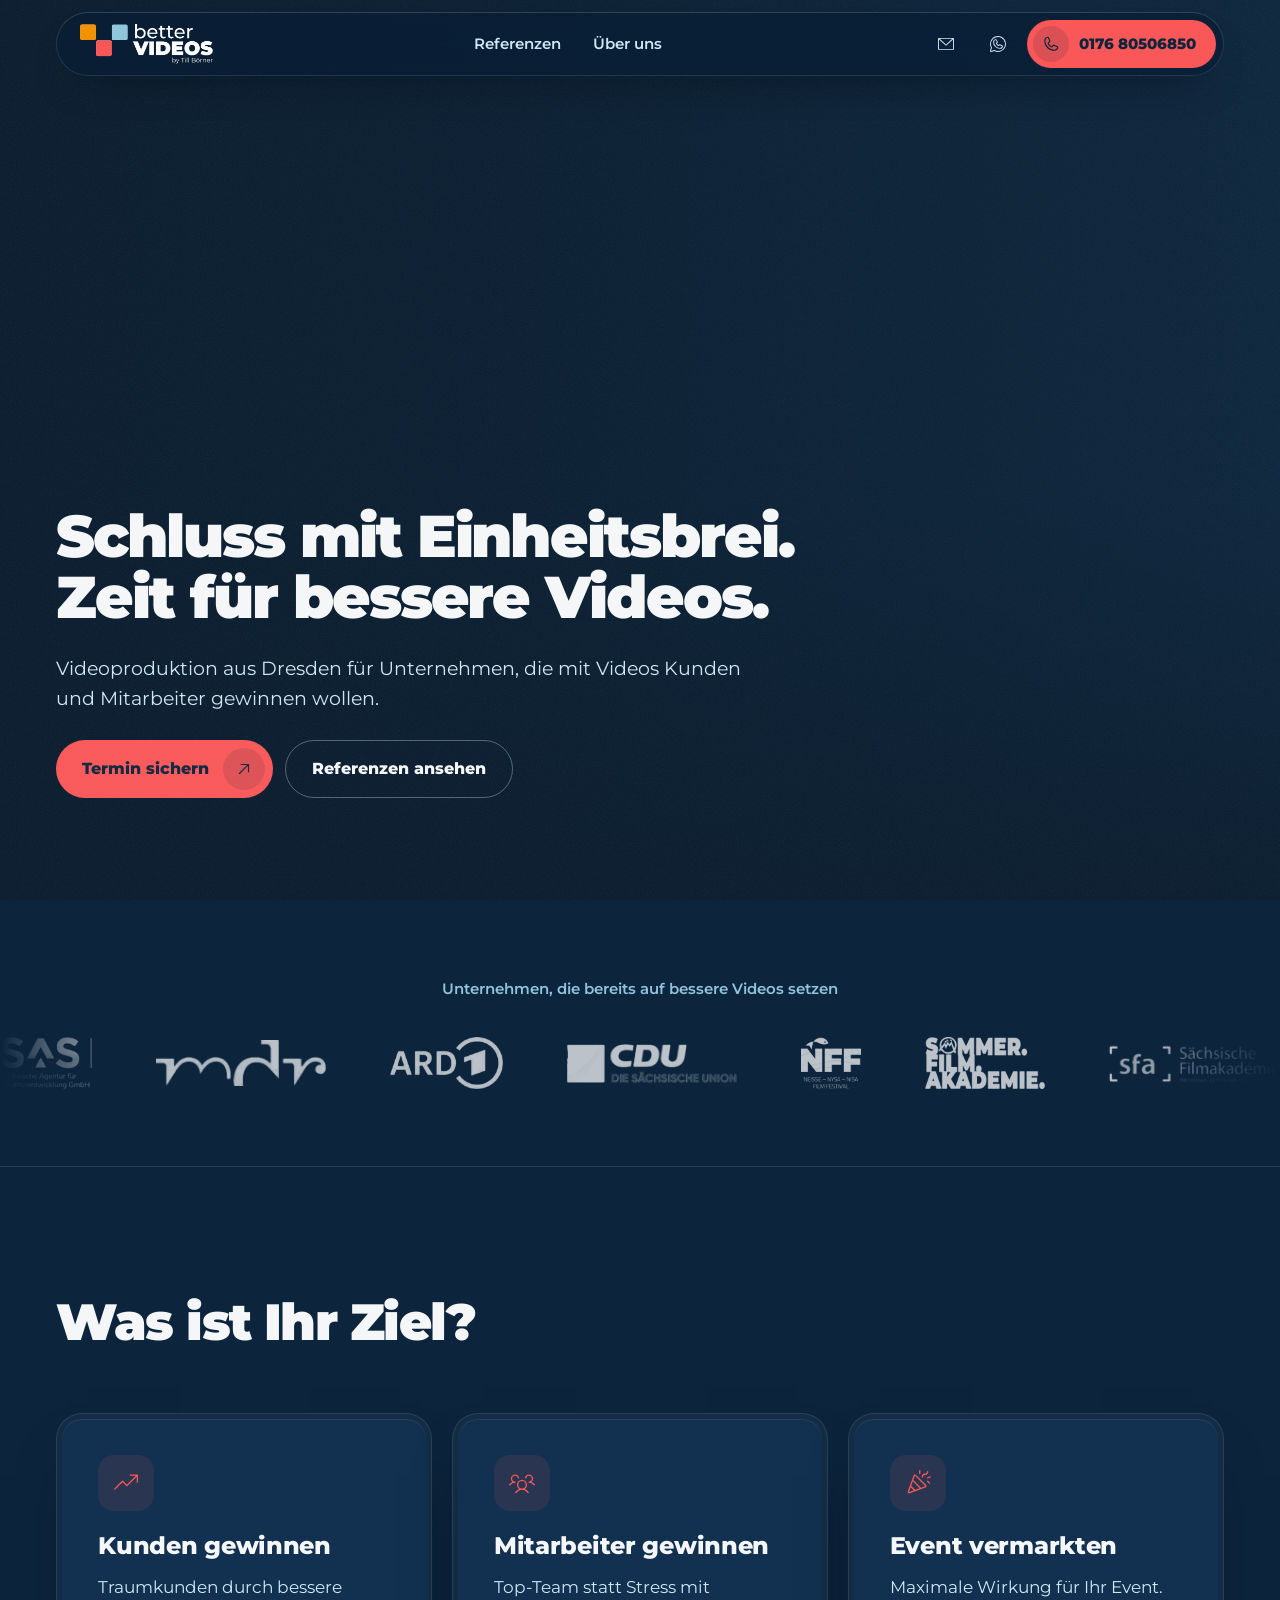
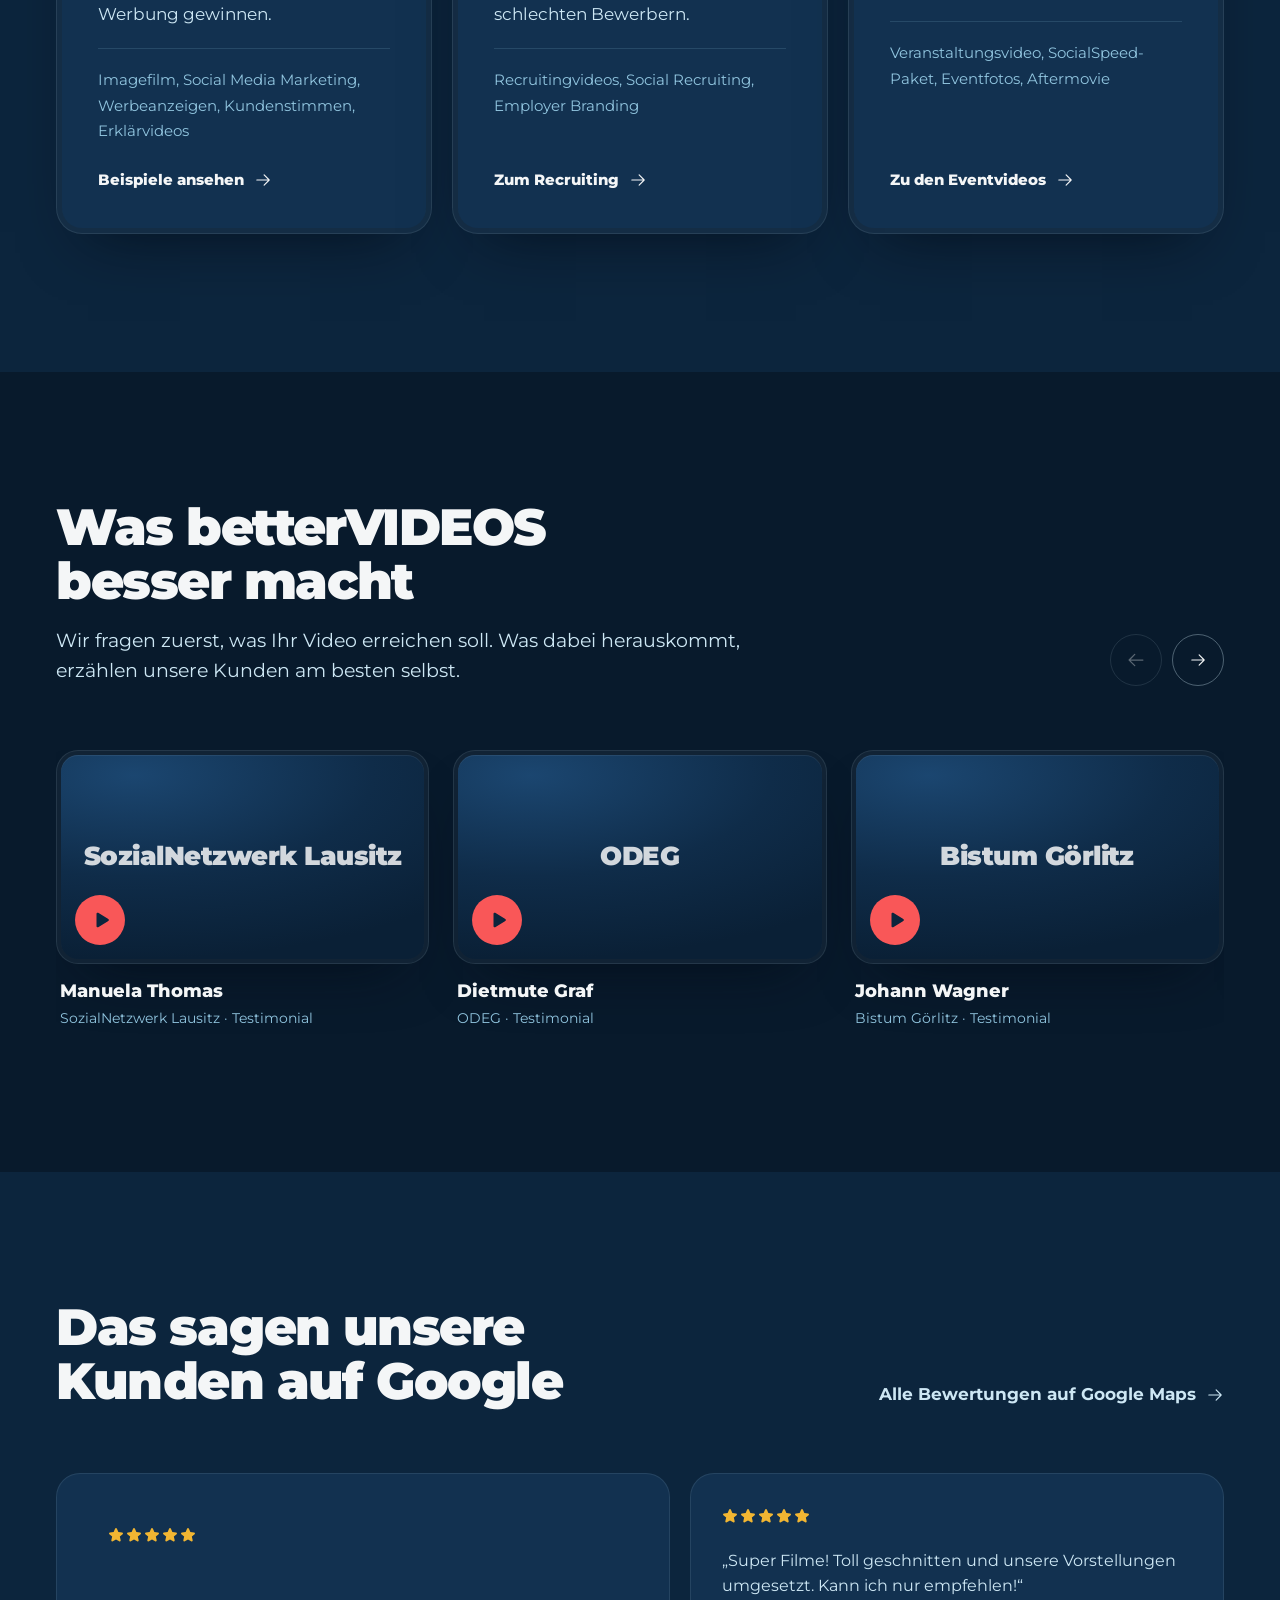
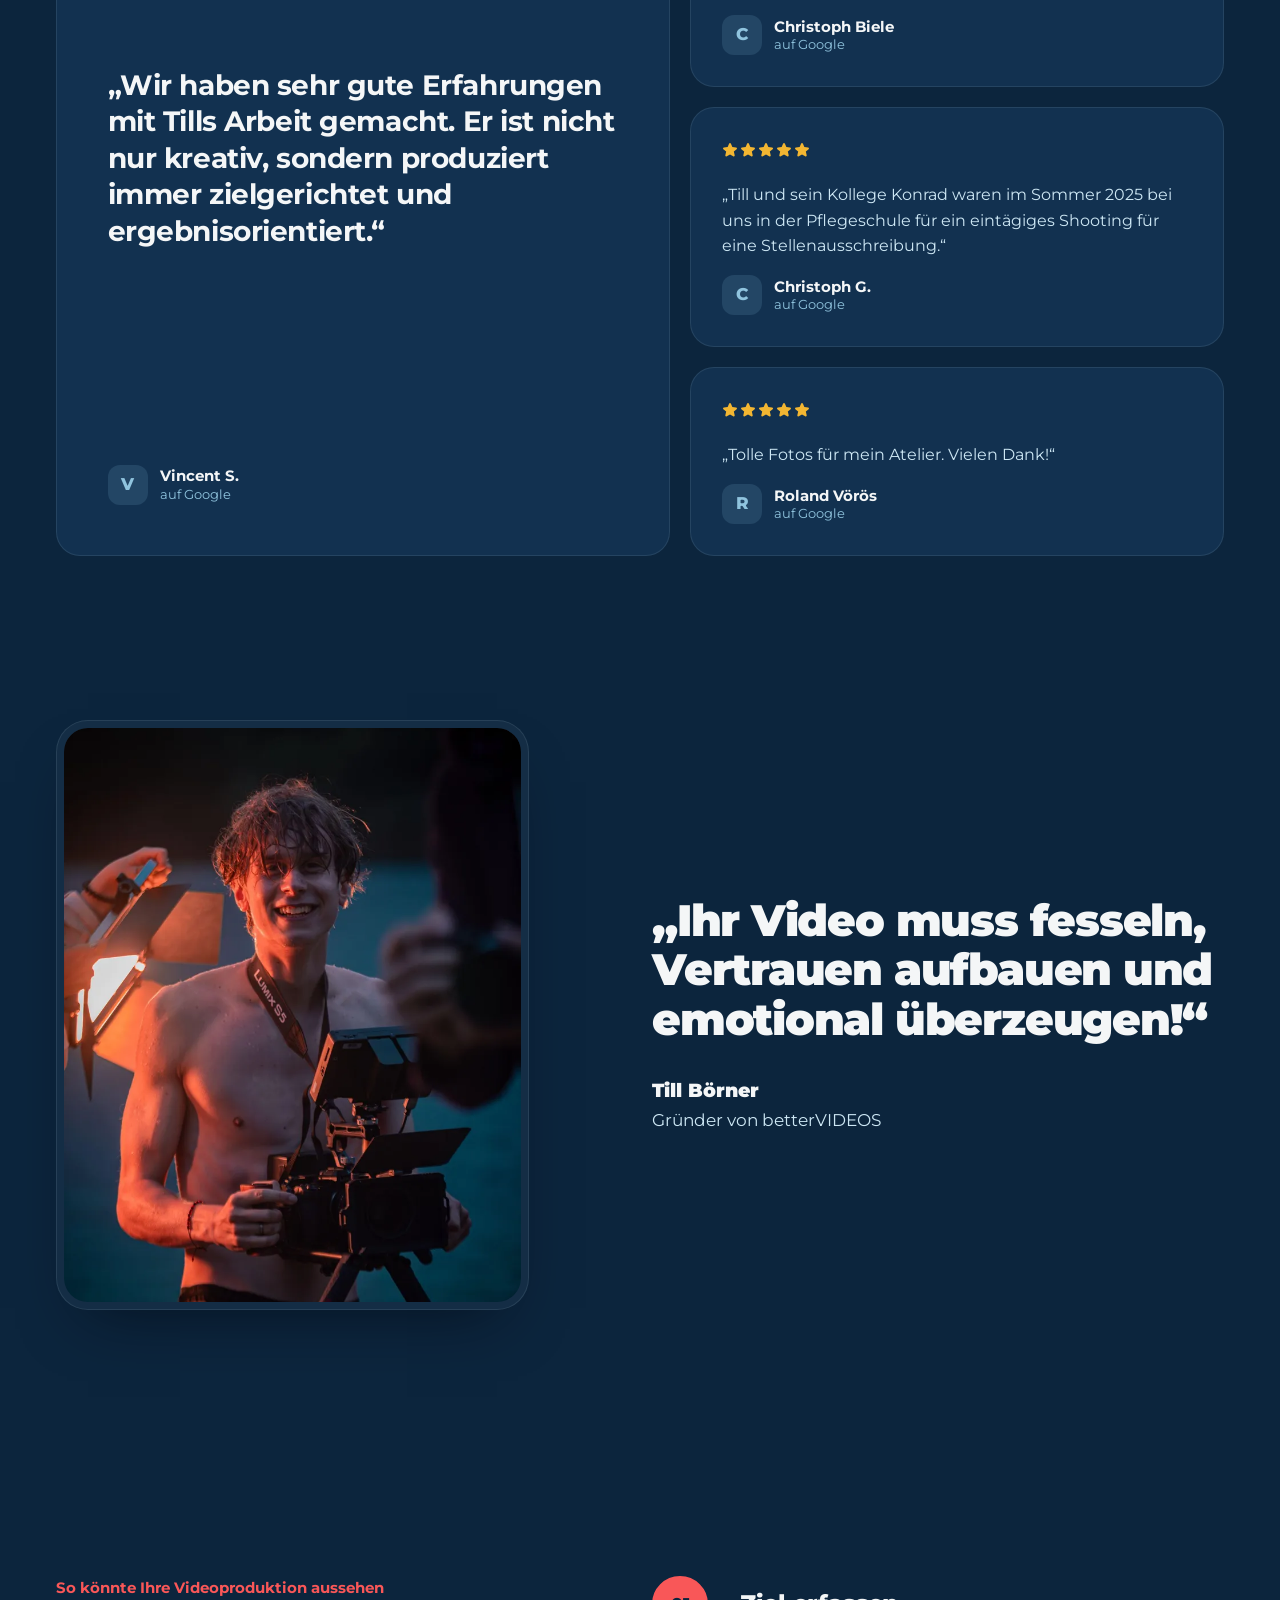
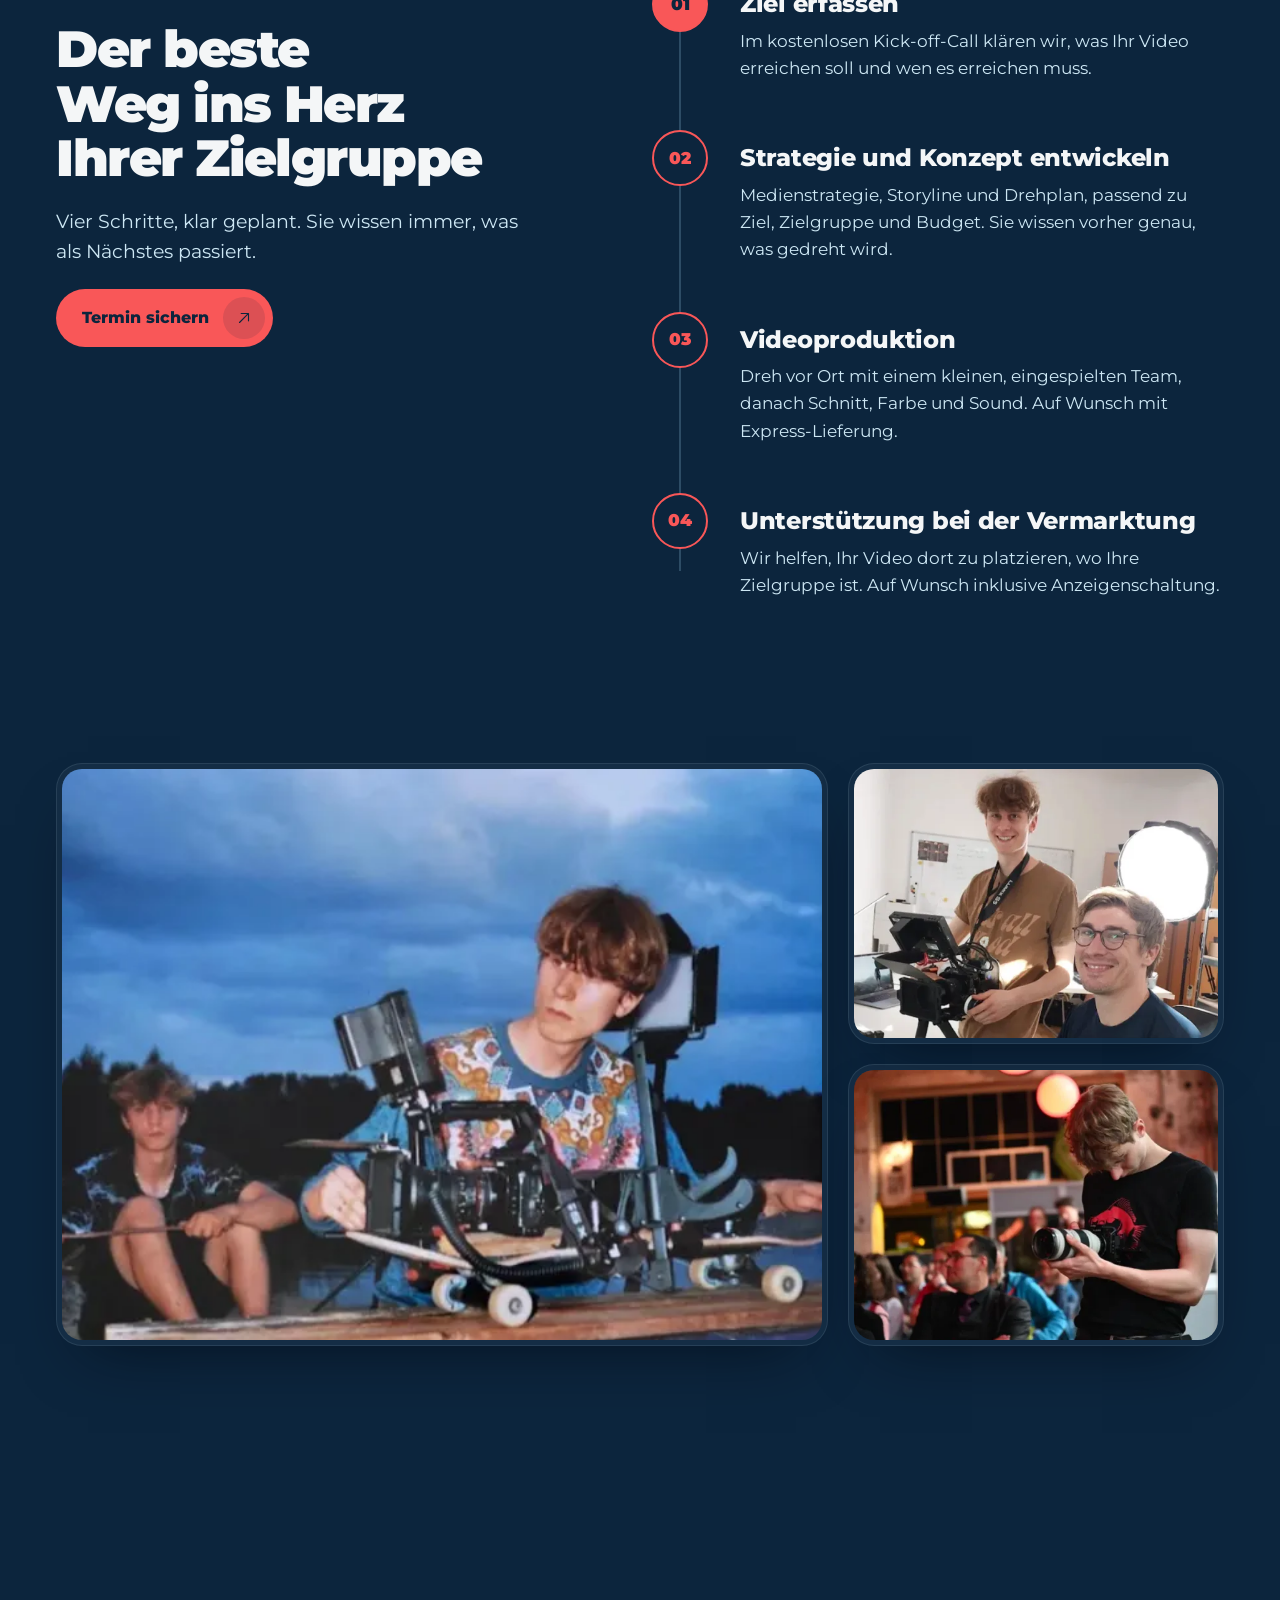
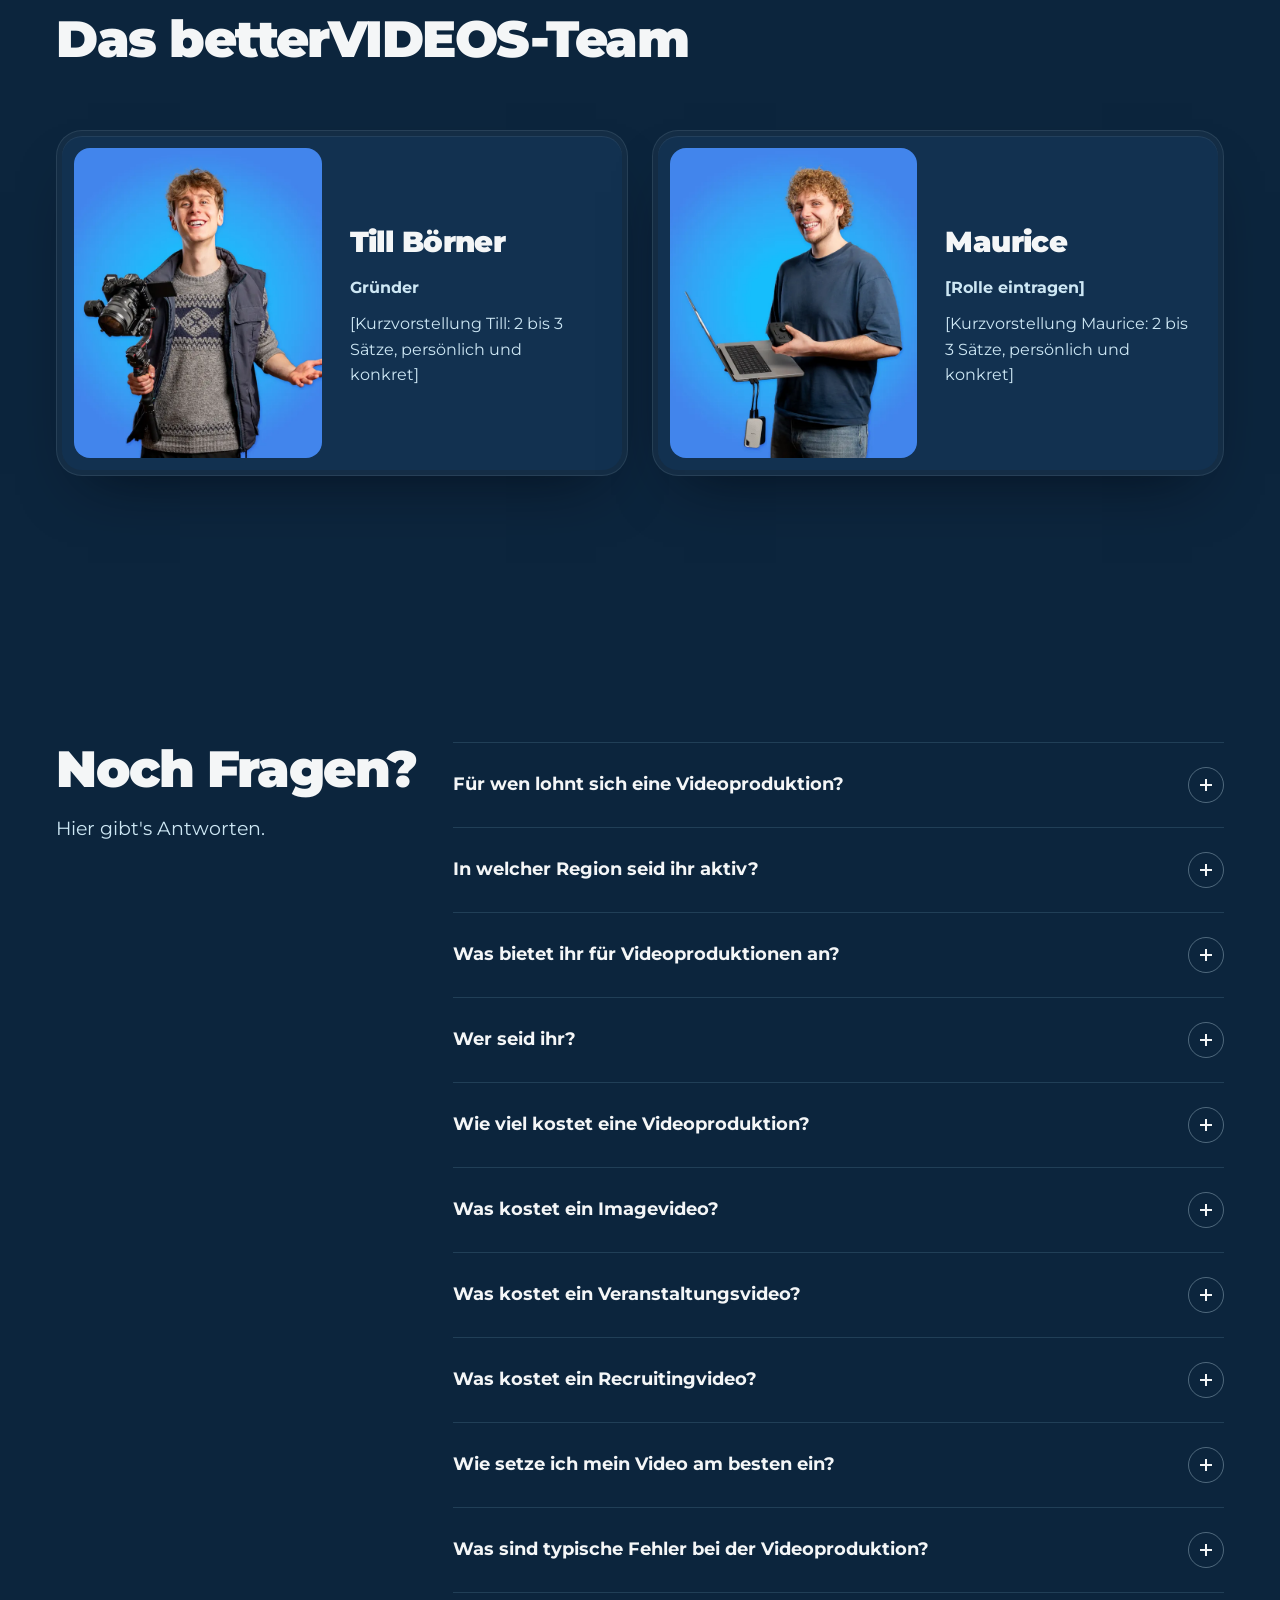
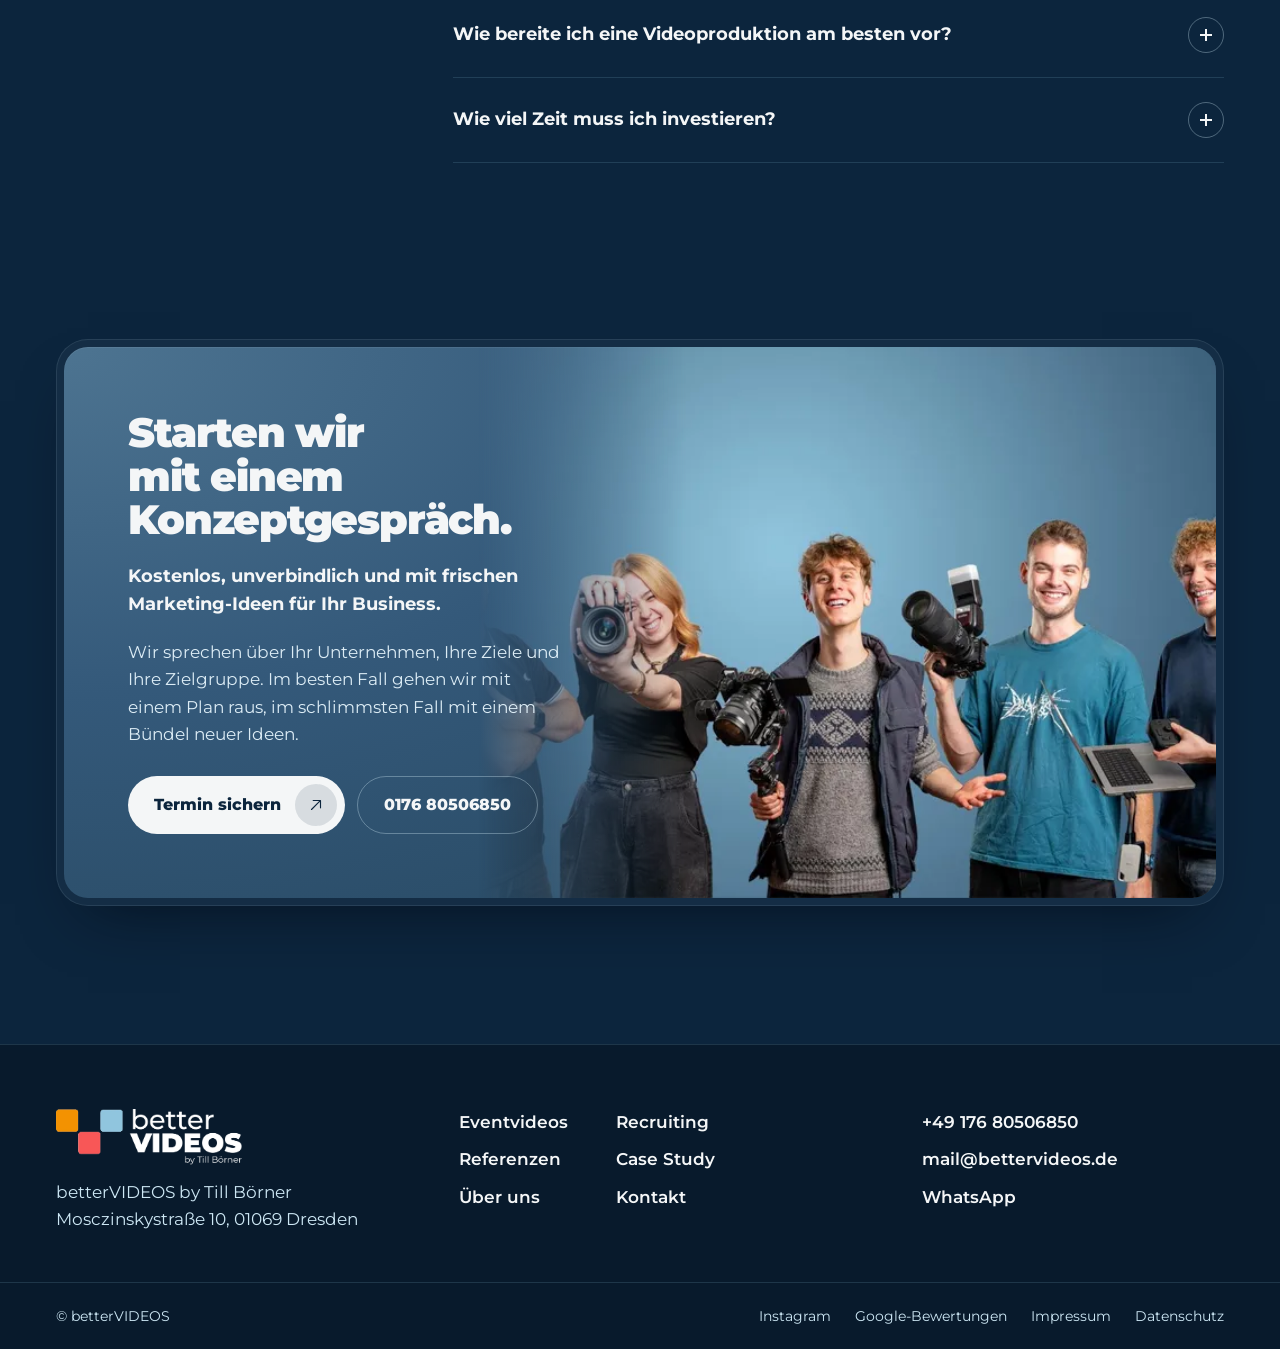
==== commit 6a82bdfc: "update" ====
--- a/index.html
+++ b/index.html
@@ -106,46 +106,34 @@
 <section class="section section--deep" aria-labelledby="besser">
 <div class="wrap">
 <div class="section-head section-head--row reveal">
-<div class="stack"><h2 class="h2" id="besser">Was betterVIDEOS besser macht</h2><p class="lead">Wir fragen zuerst, was Ihr Video erreichen soll. Dann entsteht ein Film, der genau dafür gebaut ist.</p></div>
+<div class="stack"><h2 class="h2" id="besser">Was betterVIDEOS besser macht</h2><p class="lead">Wir fragen zuerst, was Ihr Video erreichen soll. Was dabei herauskommt, erzählen unsere Kunden am besten selbst.</p></div>
 <div class="vslider__controls"><button class="slider-btn" type="button" data-prev aria-label="Vorheriges Video"><svg xmlns="http://www.w3.org/2000/svg" width="20" height="20" aria-hidden="true" focusable="false" viewBox="0 0 256 256" fill="currentColor"><path d="M224,128a8,8,0,0,1-8,8H59.31l58.35,58.34a8,8,0,0,1-11.32,11.32l-72-72a8,8,0,0,1,0-11.32l72-72a8,8,0,0,1,11.32,11.32L59.31,120H216A8,8,0,0,1,224,128Z"/></svg></button><button class="slider-btn" type="button" data-next aria-label="Nächstes Video"><svg xmlns="http://www.w3.org/2000/svg" width="18" height="18" aria-hidden="true" focusable="false" viewBox="0 0 256 256" fill="currentColor"><path d="M221.66,133.66l-72,72a8,8,0,0,1-11.32-11.32L196.69,136H40a8,8,0,0,1,0-16H196.69L138.34,61.66a8,8,0,0,1,11.32-11.32l72,72A8,8,0,0,1,221.66,133.66Z"/></svg></button></div>
 </div>
 <div class="vslider" data-slider data-autoplay>
-<div class="vslider__track" role="region" aria-label="Ausgewählte Videos" tabindex="0">
-<a class="vcard" href="https://vimeo.com/1180764896" data-vimeo="1180764896" data-title="ODEG: Wertefilme: Trailer">
-<span class="bezel vcard__bezel"><span class="bezel__core vcard__thumb"><span class="vcard__name" aria-hidden="true">ODEG</span><img class="vcard__still" data-thumb="1180764896" alt="" decoding="async" hidden><span class="vcard__play"><svg xmlns="http://www.w3.org/2000/svg" width="18" height="18" aria-hidden="true" focusable="false" viewBox="0 0 256 256" fill="currentColor"><path d="M240,128a15.74,15.74,0,0,1-7.6,13.51L88.32,229.65a16,16,0,0,1-16.2.3A15.86,15.86,0,0,1,64,216.13V39.87a15.86,15.86,0,0,1,8.12-13.82,16,16,0,0,1,16.2.3L232.4,114.49A15.74,15.74,0,0,1,240,128Z"/></svg></span></span></span>
-<span class="vcard__meta"><strong>Wertefilme: Trailer</strong><span>ODEG · Employer Branding</span></span>
-</a>
-<a class="vcard" href="https://vimeo.com/1180861348" data-vimeo="1180861348" data-title="SAS: Revierblick">
-<span class="bezel vcard__bezel"><span class="bezel__core vcard__thumb"><img class="vcard__logo" src="assets/img/logos/sas.png" alt="" loading="lazy"><img class="vcard__still" data-thumb="1180861348" alt="" decoding="async" hidden><span class="vcard__play"><svg xmlns="http://www.w3.org/2000/svg" width="18" height="18" aria-hidden="true" focusable="false" viewBox="0 0 256 256" fill="currentColor"><path d="M240,128a15.74,15.74,0,0,1-7.6,13.51L88.32,229.65a16,16,0,0,1-16.2.3A15.86,15.86,0,0,1,64,216.13V39.87a15.86,15.86,0,0,1,8.12-13.82,16,16,0,0,1,16.2.3L232.4,114.49A15.74,15.74,0,0,1,240,128Z"/></svg></span></span></span>
-<span class="vcard__meta"><strong>Revierblick</strong><span>SAS · Reportage</span></span>
-</a>
-<a class="vcard" href="https://vimeo.com/1182042656" data-vimeo="1182042656" data-title="SozialNetzwerk Lausitz: Generationendialog">
-<span class="bezel vcard__bezel"><span class="bezel__core vcard__thumb"><span class="vcard__name" aria-hidden="true">SozialNetzwerk Lausitz</span><img class="vcard__still" data-thumb="1182042656" alt="" decoding="async" hidden><span class="vcard__play"><svg xmlns="http://www.w3.org/2000/svg" width="18" height="18" aria-hidden="true" focusable="false" viewBox="0 0 256 256" fill="currentColor"><path d="M240,128a15.74,15.74,0,0,1-7.6,13.51L88.32,229.65a16,16,0,0,1-16.2.3A15.86,15.86,0,0,1,64,216.13V39.87a15.86,15.86,0,0,1,8.12-13.82,16,16,0,0,1,16.2.3L232.4,114.49A15.74,15.74,0,0,1,240,128Z"/></svg></span></span></span>
-<span class="vcard__meta"><strong>Generationendialog</strong><span>SozialNetzwerk Lausitz · Veranstaltungsvideo</span></span>
-</a>
-<a class="vcard" href="https://vimeo.com/1143287568" data-vimeo="1143287568" data-title="Bistum Görlitz: Imagefilm">
-<span class="bezel vcard__bezel"><span class="bezel__core vcard__thumb"><span class="vcard__name" aria-hidden="true">Bistum Görlitz</span><img class="vcard__still" data-thumb="1143287568" alt="" decoding="async" hidden><span class="vcard__play"><svg xmlns="http://www.w3.org/2000/svg" width="18" height="18" aria-hidden="true" focusable="false" viewBox="0 0 256 256" fill="currentColor"><path d="M240,128a15.74,15.74,0,0,1-7.6,13.51L88.32,229.65a16,16,0,0,1-16.2.3A15.86,15.86,0,0,1,64,216.13V39.87a15.86,15.86,0,0,1,8.12-13.82,16,16,0,0,1,16.2.3L232.4,114.49A15.74,15.74,0,0,1,240,128Z"/></svg></span></span></span>
-<span class="vcard__meta"><strong>Imagefilm</strong><span>Bistum Görlitz · Imagefilm</span></span>
-</a>
-<a class="vcard" href="https://vimeo.com/1179370126" data-vimeo="1179370126" data-title="Löbau lebt: Imagefilm">
-<span class="bezel vcard__bezel"><span class="bezel__core vcard__thumb"><img class="vcard__logo" src="assets/img/logos/loebau-lebt.png" alt="" loading="lazy"><img class="vcard__still" data-thumb="1179370126" alt="" decoding="async" hidden><span class="vcard__play"><svg xmlns="http://www.w3.org/2000/svg" width="18" height="18" aria-hidden="true" focusable="false" viewBox="0 0 256 256" fill="currentColor"><path d="M240,128a15.74,15.74,0,0,1-7.6,13.51L88.32,229.65a16,16,0,0,1-16.2.3A15.86,15.86,0,0,1,64,216.13V39.87a15.86,15.86,0,0,1,8.12-13.82,16,16,0,0,1,16.2.3L232.4,114.49A15.74,15.74,0,0,1,240,128Z"/></svg></span></span></span>
-<span class="vcard__meta"><strong>Imagefilm</strong><span>Löbau lebt · Imagefilm</span></span>
-</a>
-<a class="vcard" href="https://vimeo.com/1037210347" data-vimeo="1037210347" data-title="Kulturservice: Altstadtfest">
-<span class="bezel vcard__bezel"><span class="bezel__core vcard__thumb"><span class="vcard__name" aria-hidden="true">Kulturservice</span><img class="vcard__still" data-thumb="1037210347" alt="" decoding="async" hidden><span class="vcard__play"><svg xmlns="http://www.w3.org/2000/svg" width="18" height="18" aria-hidden="true" focusable="false" viewBox="0 0 256 256" fill="currentColor"><path d="M240,128a15.74,15.74,0,0,1-7.6,13.51L88.32,229.65a16,16,0,0,1-16.2.3A15.86,15.86,0,0,1,64,216.13V39.87a15.86,15.86,0,0,1,8.12-13.82,16,16,0,0,1,16.2.3L232.4,114.49A15.74,15.74,0,0,1,240,128Z"/></svg></span></span></span>
-<span class="vcard__meta"><strong>Altstadtfest</strong><span>Kulturservice · Veranstaltungsvideo</span></span>
-</a>
-<a class="vcard" href="https://vimeo.com/1191891543" data-vimeo="1191891543" data-title="Freie Waldorfschule Görlitz: Imagefilm">
-<span class="bezel vcard__bezel"><span class="bezel__core vcard__thumb"><img class="vcard__logo" src="assets/img/logos/waldorfschule.png" alt="" loading="lazy"><img class="vcard__still" data-thumb="1191891543" alt="" decoding="async" hidden><span class="vcard__play"><svg xmlns="http://www.w3.org/2000/svg" width="18" height="18" aria-hidden="true" focusable="false" viewBox="0 0 256 256" fill="currentColor"><path d="M240,128a15.74,15.74,0,0,1-7.6,13.51L88.32,229.65a16,16,0,0,1-16.2.3A15.86,15.86,0,0,1,64,216.13V39.87a15.86,15.86,0,0,1,8.12-13.82,16,16,0,0,1,16.2.3L232.4,114.49A15.74,15.74,0,0,1,240,128Z"/></svg></span></span></span>
-<span class="vcard__meta"><strong>Imagefilm</strong><span>Freie Waldorfschule Görlitz · Imagefilm</span></span>
-</a>
-<a class="vcard" href="https://vimeo.com/1180875905" data-vimeo="1180875905" data-title="SAS: Revierstammtisch Böhlen">
-<span class="bezel vcard__bezel"><span class="bezel__core vcard__thumb"><img class="vcard__logo" src="assets/img/logos/sas.png" alt="" loading="lazy"><img class="vcard__still" data-thumb="1180875905" alt="" decoding="async" hidden><span class="vcard__play"><svg xmlns="http://www.w3.org/2000/svg" width="18" height="18" aria-hidden="true" focusable="false" viewBox="0 0 256 256" fill="currentColor"><path d="M240,128a15.74,15.74,0,0,1-7.6,13.51L88.32,229.65a16,16,0,0,1-16.2.3A15.86,15.86,0,0,1,64,216.13V39.87a15.86,15.86,0,0,1,8.12-13.82,16,16,0,0,1,16.2.3L232.4,114.49A15.74,15.74,0,0,1,240,128Z"/></svg></span></span></span>
-<span class="vcard__meta"><strong>Revierstammtisch Böhlen</strong><span>SAS · Veranstaltungsvideo</span></span>
-</a>
-<a class="vcard" href="https://vimeo.com/1004107802" data-vimeo="1004107802" data-title="Pro Material: Kick-Off Opener">
-<span class="bezel vcard__bezel"><span class="bezel__core vcard__thumb"><span class="vcard__name" aria-hidden="true">Pro Material</span><img class="vcard__still" data-thumb="1004107802" alt="" decoding="async" hidden><span class="vcard__play"><svg xmlns="http://www.w3.org/2000/svg" width="18" height="18" aria-hidden="true" focusable="false" viewBox="0 0 256 256" fill="currentColor"><path d="M240,128a15.74,15.74,0,0,1-7.6,13.51L88.32,229.65a16,16,0,0,1-16.2.3A15.86,15.86,0,0,1,64,216.13V39.87a15.86,15.86,0,0,1,8.12-13.82,16,16,0,0,1,16.2.3L232.4,114.49A15.74,15.74,0,0,1,240,128Z"/></svg></span></span></span>
-<span class="vcard__meta"><strong>Kick-Off Opener</strong><span>Pro Material · Imagefilm</span></span>
+<div class="vslider__track" role="region" aria-label="Kundenstimmen im Video" tabindex="0">
+<a class="vcard" href="https://vimeo.com/1205005458" data-vimeo="1205005458" data-title="SozialNetzwerk Lausitz: Manuela Thomas">
+<span class="bezel vcard__bezel"><span class="bezel__core vcard__thumb"><span class="vcard__name" aria-hidden="true">SozialNetzwerk Lausitz</span><img class="vcard__still" data-thumb="1205005458" alt="" decoding="async" hidden><span class="vcard__play"><svg xmlns="http://www.w3.org/2000/svg" width="18" height="18" aria-hidden="true" focusable="false" viewBox="0 0 256 256" fill="currentColor"><path d="M240,128a15.74,15.74,0,0,1-7.6,13.51L88.32,229.65a16,16,0,0,1-16.2.3A15.86,15.86,0,0,1,64,216.13V39.87a15.86,15.86,0,0,1,8.12-13.82,16,16,0,0,1,16.2.3L232.4,114.49A15.74,15.74,0,0,1,240,128Z"/></svg></span></span></span>
+<span class="vcard__meta"><strong>Manuela Thomas</strong><span>SozialNetzwerk Lausitz · Testimonial</span></span>
+</a>
+<a class="vcard" href="https://vimeo.com/1205071986" data-vimeo="1205071986" data-title="ODEG: Dietmute Graf">
+<span class="bezel vcard__bezel"><span class="bezel__core vcard__thumb"><span class="vcard__name" aria-hidden="true">ODEG</span><img class="vcard__still" data-thumb="1205071986" alt="" decoding="async" hidden><span class="vcard__play"><svg xmlns="http://www.w3.org/2000/svg" width="18" height="18" aria-hidden="true" focusable="false" viewBox="0 0 256 256" fill="currentColor"><path d="M240,128a15.74,15.74,0,0,1-7.6,13.51L88.32,229.65a16,16,0,0,1-16.2.3A15.86,15.86,0,0,1,64,216.13V39.87a15.86,15.86,0,0,1,8.12-13.82,16,16,0,0,1,16.2.3L232.4,114.49A15.74,15.74,0,0,1,240,128Z"/></svg></span></span></span>
+<span class="vcard__meta"><strong>Dietmute Graf</strong><span>ODEG · Testimonial</span></span>
+</a>
+<a class="vcard" href="https://vimeo.com/1204994151" data-vimeo="1204994151" data-title="Bistum Görlitz: Johann Wagner">
+<span class="bezel vcard__bezel"><span class="bezel__core vcard__thumb"><span class="vcard__name" aria-hidden="true">Bistum Görlitz</span><img class="vcard__still" data-thumb="1204994151" alt="" decoding="async" hidden><span class="vcard__play"><svg xmlns="http://www.w3.org/2000/svg" width="18" height="18" aria-hidden="true" focusable="false" viewBox="0 0 256 256" fill="currentColor"><path d="M240,128a15.74,15.74,0,0,1-7.6,13.51L88.32,229.65a16,16,0,0,1-16.2.3A15.86,15.86,0,0,1,64,216.13V39.87a15.86,15.86,0,0,1,8.12-13.82,16,16,0,0,1,16.2.3L232.4,114.49A15.74,15.74,0,0,1,240,128Z"/></svg></span></span></span>
+<span class="vcard__meta"><strong>Johann Wagner</strong><span>Bistum Görlitz · Testimonial</span></span>
+</a>
+<a class="vcard" href="https://vimeo.com/1177137933" data-vimeo="1177137933" data-title="Streamcheck: Sascha">
+<span class="bezel vcard__bezel"><span class="bezel__core vcard__thumb"><span class="vcard__name" aria-hidden="true">Streamcheck</span><img class="vcard__still" data-thumb="1177137933" alt="" decoding="async" hidden><span class="vcard__play"><svg xmlns="http://www.w3.org/2000/svg" width="18" height="18" aria-hidden="true" focusable="false" viewBox="0 0 256 256" fill="currentColor"><path d="M240,128a15.74,15.74,0,0,1-7.6,13.51L88.32,229.65a16,16,0,0,1-16.2.3A15.86,15.86,0,0,1,64,216.13V39.87a15.86,15.86,0,0,1,8.12-13.82,16,16,0,0,1,16.2.3L232.4,114.49A15.74,15.74,0,0,1,240,128Z"/></svg></span></span></span>
+<span class="vcard__meta"><strong>Sascha</strong><span>Streamcheck · Testimonial</span></span>
+</a>
+<a class="vcard" href="https://vimeo.com/1192555756" data-vimeo="1192555756" data-title="Löbau lebt: Max Hilse">
+<span class="bezel vcard__bezel"><span class="bezel__core vcard__thumb"><img class="vcard__logo" src="assets/img/logos/loebau-lebt.png" alt="" loading="lazy"><img class="vcard__still" data-thumb="1192555756" alt="" decoding="async" hidden><span class="vcard__play"><svg xmlns="http://www.w3.org/2000/svg" width="18" height="18" aria-hidden="true" focusable="false" viewBox="0 0 256 256" fill="currentColor"><path d="M240,128a15.74,15.74,0,0,1-7.6,13.51L88.32,229.65a16,16,0,0,1-16.2.3A15.86,15.86,0,0,1,64,216.13V39.87a15.86,15.86,0,0,1,8.12-13.82,16,16,0,0,1,16.2.3L232.4,114.49A15.74,15.74,0,0,1,240,128Z"/></svg></span></span></span>
+<span class="vcard__meta"><strong>Max Hilse</strong><span>Löbau lebt · Testimonial</span></span>
+</a>
+<a class="vcard" href="https://vimeo.com/1179282892" data-vimeo="1179282892" data-title="Racemap: Konrad">
+<span class="bezel vcard__bezel"><span class="bezel__core vcard__thumb"><img class="vcard__logo" src="assets/img/logos/racemap.png" alt="" loading="lazy"><img class="vcard__still" data-thumb="1179282892" alt="" decoding="async" hidden><span class="vcard__play"><svg xmlns="http://www.w3.org/2000/svg" width="18" height="18" aria-hidden="true" focusable="false" viewBox="0 0 256 256" fill="currentColor"><path d="M240,128a15.74,15.74,0,0,1-7.6,13.51L88.32,229.65a16,16,0,0,1-16.2.3A15.86,15.86,0,0,1,64,216.13V39.87a15.86,15.86,0,0,1,8.12-13.82,16,16,0,0,1,16.2.3L232.4,114.49A15.74,15.74,0,0,1,240,128Z"/></svg></span></span></span>
+<span class="vcard__meta"><strong>Konrad</strong><span>Racemap · Testimonial</span></span>
 </a>
 </div>
 </div>
@@ -156,23 +144,16 @@
 <section class="section" aria-labelledby="bewertungen">
 <div class="wrap">
 <div class="section-head section-head--row reveal">
-<h2 class="h2" id="bewertungen">Das sagen unsere Kunden</h2>
+<h2 class="h2" id="bewertungen">Das sagen unsere Kunden auf Google</h2>
 <a class="text-link" href="https://www.google.com/maps/search/?api=1&query=betterVIDEOS%20Dresden">Alle Bewertungen auf Google Maps <svg xmlns="http://www.w3.org/2000/svg" width="18" height="18" aria-hidden="true" focusable="false" viewBox="0 0 256 256" fill="currentColor"><path d="M221.66,133.66l-72,72a8,8,0,0,1-11.32-11.32L196.69,136H40a8,8,0,0,1,0-16H196.69L138.34,61.66a8,8,0,0,1,11.32-11.32l72,72A8,8,0,0,1,221.66,133.66Z"/></svg></a>
 </div>
 <div class="reviews" data-stagger>
-<a class="review review--video" href="https://vimeo.com/1205005458" data-vimeo="1205005458" data-title="Manuela Thomas: Testimonial">
-<span class="review__media"><picture><source type="image/webp" srcset="assets/img/testimonial-manuela-800.webp"><img src="assets/img/testimonial-manuela-800.jpg" alt="Manuela Thomas im Interview" width="800" height="747" loading="lazy" decoding="async"></picture><span class="vcard__play"><svg xmlns="http://www.w3.org/2000/svg" width="18" height="18" aria-hidden="true" focusable="false" viewBox="0 0 256 256" fill="currentColor"><path d="M240,128a15.74,15.74,0,0,1-7.6,13.51L88.32,229.65a16,16,0,0,1-16.2.3A15.86,15.86,0,0,1,64,216.13V39.87a15.86,15.86,0,0,1,8.12-13.82,16,16,0,0,1,16.2.3L232.4,114.49A15.74,15.74,0,0,1,240,128Z"/></svg></span></span>
-<span class="review__body">
-<p>„Ich würde es immer wieder gerne machen.“ <span class="review__note">(nach 5 Videos mit uns)</span></p>
-<span class="review__who"><strong>Manuela Thomas</strong><span>Geschäftsführerin, SozialNetzwerk Lausitz</span></span>
-</span>
-</a>
-<div class="reviews__stack">
-<a class="review" href="https://www.google.com/maps/search/?api=1&query=betterVIDEOS%20Dresden">
+<a class="review review--featured" href="https://www.google.com/maps/search/?api=1&query=betterVIDEOS%20Dresden">
 <span role="img" aria-label="5 von 5 Sternen"><span class="stars" aria-hidden="true"><svg xmlns="http://www.w3.org/2000/svg" width="16" height="16" aria-hidden="true" focusable="false" viewBox="0 0 256 256" fill="currentColor"><path d="M234.29,114.85l-45,38.83L203,211.75a16.4,16.4,0,0,1-24.5,17.82L128,198.49,77.47,229.57A16.4,16.4,0,0,1,53,211.75l13.76-58.07-45-38.83A16.46,16.46,0,0,1,31.08,86l59-4.76,22.76-55.08a16.36,16.36,0,0,1,30.27,0l22.75,55.08,59,4.76a16.46,16.46,0,0,1,9.37,28.86Z"/></svg><svg xmlns="http://www.w3.org/2000/svg" width="16" height="16" aria-hidden="true" focusable="false" viewBox="0 0 256 256" fill="currentColor"><path d="M234.29,114.85l-45,38.83L203,211.75a16.4,16.4,0,0,1-24.5,17.82L128,198.49,77.47,229.57A16.4,16.4,0,0,1,53,211.75l13.76-58.07-45-38.83A16.46,16.46,0,0,1,31.08,86l59-4.76,22.76-55.08a16.36,16.36,0,0,1,30.27,0l22.75,55.08,59,4.76a16.46,16.46,0,0,1,9.37,28.86Z"/></svg><svg xmlns="http://www.w3.org/2000/svg" width="16" height="16" aria-hidden="true" focusable="false" viewBox="0 0 256 256" fill="currentColor"><path d="M234.29,114.85l-45,38.83L203,211.75a16.4,16.4,0,0,1-24.5,17.82L128,198.49,77.47,229.57A16.4,16.4,0,0,1,53,211.75l13.76-58.07-45-38.83A16.46,16.46,0,0,1,31.08,86l59-4.76,22.76-55.08a16.36,16.36,0,0,1,30.27,0l22.75,55.08,59,4.76a16.46,16.46,0,0,1,9.37,28.86Z"/></svg><svg xmlns="http://www.w3.org/2000/svg" width="16" height="16" aria-hidden="true" focusable="false" viewBox="0 0 256 256" fill="currentColor"><path d="M234.29,114.85l-45,38.83L203,211.75a16.4,16.4,0,0,1-24.5,17.82L128,198.49,77.47,229.57A16.4,16.4,0,0,1,53,211.75l13.76-58.07-45-38.83A16.46,16.46,0,0,1,31.08,86l59-4.76,22.76-55.08a16.36,16.36,0,0,1,30.27,0l22.75,55.08,59,4.76a16.46,16.46,0,0,1,9.37,28.86Z"/></svg><svg xmlns="http://www.w3.org/2000/svg" width="16" height="16" aria-hidden="true" focusable="false" viewBox="0 0 256 256" fill="currentColor"><path d="M234.29,114.85l-45,38.83L203,211.75a16.4,16.4,0,0,1-24.5,17.82L128,198.49,77.47,229.57A16.4,16.4,0,0,1,53,211.75l13.76-58.07-45-38.83A16.46,16.46,0,0,1,31.08,86l59-4.76,22.76-55.08a16.36,16.36,0,0,1,30.27,0l22.75,55.08,59,4.76a16.46,16.46,0,0,1,9.37,28.86Z"/></svg></span></span>
 <p>„Wir haben sehr gute Erfahrungen mit Tills Arbeit gemacht. Er ist nicht nur kreativ, sondern produziert immer zielgerichtet und ergebnisorientiert.“</p>
 <span class="review__head"><span class="review__avatar" aria-hidden="true">V</span><span class="review__who"><strong>Vincent S.</strong><span>auf Google</span></span></span>
 </a>
+<div class="reviews__stack">
 <a class="review" href="https://www.google.com/maps/search/?api=1&query=betterVIDEOS%20Dresden">
 <span role="img" aria-label="5 von 5 Sternen"><span class="stars" aria-hidden="true"><svg xmlns="http://www.w3.org/2000/svg" width="16" height="16" aria-hidden="true" focusable="false" viewBox="0 0 256 256" fill="currentColor"><path d="M234.29,114.85l-45,38.83L203,211.75a16.4,16.4,0,0,1-24.5,17.82L128,198.49,77.47,229.57A16.4,16.4,0,0,1,53,211.75l13.76-58.07-45-38.83A16.46,16.46,0,0,1,31.08,86l59-4.76,22.76-55.08a16.36,16.36,0,0,1,30.27,0l22.75,55.08,59,4.76a16.46,16.46,0,0,1,9.37,28.86Z"/></svg><svg xmlns="http://www.w3.org/2000/svg" width="16" height="16" aria-hidden="true" focusable="false" viewBox="0 0 256 256" fill="currentColor"><path d="M234.29,114.85l-45,38.83L203,211.75a16.4,16.4,0,0,1-24.5,17.82L128,198.49,77.47,229.57A16.4,16.4,0,0,1,53,211.75l13.76-58.07-45-38.83A16.46,16.46,0,0,1,31.08,86l59-4.76,22.76-55.08a16.36,16.36,0,0,1,30.27,0l22.75,55.08,59,4.76a16.46,16.46,0,0,1,9.37,28.86Z"/></svg><svg xmlns="http://www.w3.org/2000/svg" width="16" height="16" aria-hidden="true" focusable="false" viewBox="0 0 256 256" fill="currentColor"><path d="M234.29,114.85l-45,38.83L203,211.75a16.4,16.4,0,0,1-24.5,17.82L128,198.49,77.47,229.57A16.4,16.4,0,0,1,53,211.75l13.76-58.07-45-38.83A16.46,16.46,0,0,1,31.08,86l59-4.76,22.76-55.08a16.36,16.36,0,0,1,30.27,0l22.75,55.08,59,4.76a16.46,16.46,0,0,1,9.37,28.86Z"/></svg><svg xmlns="http://www.w3.org/2000/svg" width="16" height="16" aria-hidden="true" focusable="false" viewBox="0 0 256 256" fill="currentColor"><path d="M234.29,114.85l-45,38.83L203,211.75a16.4,16.4,0,0,1-24.5,17.82L128,198.49,77.47,229.57A16.4,16.4,0,0,1,53,211.75l13.76-58.07-45-38.83A16.46,16.46,0,0,1,31.08,86l59-4.76,22.76-55.08a16.36,16.36,0,0,1,30.27,0l22.75,55.08,59,4.76a16.46,16.46,0,0,1,9.37,28.86Z"/></svg><svg xmlns="http://www.w3.org/2000/svg" width="16" height="16" aria-hidden="true" focusable="false" viewBox="0 0 256 256" fill="currentColor"><path d="M234.29,114.85l-45,38.83L203,211.75a16.4,16.4,0,0,1-24.5,17.82L128,198.49,77.47,229.57A16.4,16.4,0,0,1,53,211.75l13.76-58.07-45-38.83A16.46,16.46,0,0,1,31.08,86l59-4.76,22.76-55.08a16.36,16.36,0,0,1,30.27,0l22.75,55.08,59,4.76a16.46,16.46,0,0,1,9.37,28.86Z"/></svg></span></span>
 <p>„Super Filme! Toll geschnitten und unsere Vorstellungen umgesetzt. Kann ich nur empfehlen!“</p>
@@ -183,30 +164,15 @@
 <p>„Till und sein Kollege Konrad waren im Sommer 2025 bei uns in der Pflegeschule für ein eintägiges Shooting für eine Stellenausschreibung.“</p>
 <span class="review__head"><span class="review__avatar" aria-hidden="true">C</span><span class="review__who"><strong>Christoph G.</strong><span>auf Google</span></span></span>
 </a>
-</div>
-</div>
-<div class="more-voices reveal">
-<h3 class="more-voices__title">Weitere Stimmen im Video</h3>
-<div class="more-voices__grid"><a class="vcard" href="https://vimeo.com/1205071986" data-vimeo="1205071986" data-title="ODEG: Dietmute Graf">
-<span class="bezel vcard__bezel"><span class="bezel__core vcard__thumb"><span class="vcard__name" aria-hidden="true">ODEG</span><img class="vcard__still" data-thumb="1205071986" alt="" decoding="async" hidden><span class="vcard__play"><svg xmlns="http://www.w3.org/2000/svg" width="18" height="18" aria-hidden="true" focusable="false" viewBox="0 0 256 256" fill="currentColor"><path d="M240,128a15.74,15.74,0,0,1-7.6,13.51L88.32,229.65a16,16,0,0,1-16.2.3A15.86,15.86,0,0,1,64,216.13V39.87a15.86,15.86,0,0,1,8.12-13.82,16,16,0,0,1,16.2.3L232.4,114.49A15.74,15.74,0,0,1,240,128Z"/></svg></span></span></span>
-<span class="vcard__meta"><strong>Dietmute Graf</strong><span>ODEG · Testimonial</span></span>
-</a><a class="vcard" href="https://vimeo.com/1204994151" data-vimeo="1204994151" data-title="Bistum Görlitz: Johann Wagner">
-<span class="bezel vcard__bezel"><span class="bezel__core vcard__thumb"><span class="vcard__name" aria-hidden="true">Bistum Görlitz</span><img class="vcard__still" data-thumb="1204994151" alt="" decoding="async" hidden><span class="vcard__play"><svg xmlns="http://www.w3.org/2000/svg" width="18" height="18" aria-hidden="true" focusable="false" viewBox="0 0 256 256" fill="currentColor"><path d="M240,128a15.74,15.74,0,0,1-7.6,13.51L88.32,229.65a16,16,0,0,1-16.2.3A15.86,15.86,0,0,1,64,216.13V39.87a15.86,15.86,0,0,1,8.12-13.82,16,16,0,0,1,16.2.3L232.4,114.49A15.74,15.74,0,0,1,240,128Z"/></svg></span></span></span>
-<span class="vcard__meta"><strong>Johann Wagner</strong><span>Bistum Görlitz · Testimonial</span></span>
-</a><a class="vcard" href="https://vimeo.com/1177137933" data-vimeo="1177137933" data-title="Streamcheck: Sascha">
-<span class="bezel vcard__bezel"><span class="bezel__core vcard__thumb"><span class="vcard__name" aria-hidden="true">Streamcheck</span><img class="vcard__still" data-thumb="1177137933" alt="" decoding="async" hidden><span class="vcard__play"><svg xmlns="http://www.w3.org/2000/svg" width="18" height="18" aria-hidden="true" focusable="false" viewBox="0 0 256 256" fill="currentColor"><path d="M240,128a15.74,15.74,0,0,1-7.6,13.51L88.32,229.65a16,16,0,0,1-16.2.3A15.86,15.86,0,0,1,64,216.13V39.87a15.86,15.86,0,0,1,8.12-13.82,16,16,0,0,1,16.2.3L232.4,114.49A15.74,15.74,0,0,1,240,128Z"/></svg></span></span></span>
-<span class="vcard__meta"><strong>Sascha</strong><span>Streamcheck · Testimonial</span></span>
-</a><a class="vcard" href="https://vimeo.com/1192555756" data-vimeo="1192555756" data-title="Löbau lebt: Max Hilse">
-<span class="bezel vcard__bezel"><span class="bezel__core vcard__thumb"><img class="vcard__logo" src="assets/img/logos/loebau-lebt.png" alt="" loading="lazy"><img class="vcard__still" data-thumb="1192555756" alt="" decoding="async" hidden><span class="vcard__play"><svg xmlns="http://www.w3.org/2000/svg" width="18" height="18" aria-hidden="true" focusable="false" viewBox="0 0 256 256" fill="currentColor"><path d="M240,128a15.74,15.74,0,0,1-7.6,13.51L88.32,229.65a16,16,0,0,1-16.2.3A15.86,15.86,0,0,1,64,216.13V39.87a15.86,15.86,0,0,1,8.12-13.82,16,16,0,0,1,16.2.3L232.4,114.49A15.74,15.74,0,0,1,240,128Z"/></svg></span></span></span>
-<span class="vcard__meta"><strong>Max Hilse</strong><span>Löbau lebt · Testimonial</span></span>
-</a><a class="vcard" href="https://vimeo.com/1179282892" data-vimeo="1179282892" data-title="Racemap: Konrad">
-<span class="bezel vcard__bezel"><span class="bezel__core vcard__thumb"><img class="vcard__logo" src="assets/img/logos/racemap.png" alt="" loading="lazy"><img class="vcard__still" data-thumb="1179282892" alt="" decoding="async" hidden><span class="vcard__play"><svg xmlns="http://www.w3.org/2000/svg" width="18" height="18" aria-hidden="true" focusable="false" viewBox="0 0 256 256" fill="currentColor"><path d="M240,128a15.74,15.74,0,0,1-7.6,13.51L88.32,229.65a16,16,0,0,1-16.2.3A15.86,15.86,0,0,1,64,216.13V39.87a15.86,15.86,0,0,1,8.12-13.82,16,16,0,0,1,16.2.3L232.4,114.49A15.74,15.74,0,0,1,240,128Z"/></svg></span></span></span>
-<span class="vcard__meta"><strong>Konrad</strong><span>Racemap · Testimonial</span></span>
-</a></div>
-</div>
-</div>
-</section>
-
+<a class="review" href="https://www.google.com/maps/search/?api=1&query=betterVIDEOS%20Dresden">
+<span role="img" aria-label="5 von 5 Sternen"><span class="stars" aria-hidden="true"><svg xmlns="http://www.w3.org/2000/svg" width="16" height="16" aria-hidden="true" focusable="false" viewBox="0 0 256 256" fill="currentColor"><path d="M234.29,114.85l-45,38.83L203,211.75a16.4,16.4,0,0,1-24.5,17.82L128,198.49,77.47,229.57A16.4,16.4,0,0,1,53,211.75l13.76-58.07-45-38.83A16.46,16.46,0,0,1,31.08,86l59-4.76,22.76-55.08a16.36,16.36,0,0,1,30.27,0l22.75,55.08,59,4.76a16.46,16.46,0,0,1,9.37,28.86Z"/></svg><svg xmlns="http://www.w3.org/2000/svg" width="16" height="16" aria-hidden="true" focusable="false" viewBox="0 0 256 256" fill="currentColor"><path d="M234.29,114.85l-45,38.83L203,211.75a16.4,16.4,0,0,1-24.5,17.82L128,198.49,77.47,229.57A16.4,16.4,0,0,1,53,211.75l13.76-58.07-45-38.83A16.46,16.46,0,0,1,31.08,86l59-4.76,22.76-55.08a16.36,16.36,0,0,1,30.27,0l22.75,55.08,59,4.76a16.46,16.46,0,0,1,9.37,28.86Z"/></svg><svg xmlns="http://www.w3.org/2000/svg" width="16" height="16" aria-hidden="true" focusable="false" viewBox="0 0 256 256" fill="currentColor"><path d="M234.29,114.85l-45,38.83L203,211.75a16.4,16.4,0,0,1-24.5,17.82L128,198.49,77.47,229.57A16.4,16.4,0,0,1,53,211.75l13.76-58.07-45-38.83A16.46,16.46,0,0,1,31.08,86l59-4.76,22.76-55.08a16.36,16.36,0,0,1,30.27,0l22.75,55.08,59,4.76a16.46,16.46,0,0,1,9.37,28.86Z"/></svg><svg xmlns="http://www.w3.org/2000/svg" width="16" height="16" aria-hidden="true" focusable="false" viewBox="0 0 256 256" fill="currentColor"><path d="M234.29,114.85l-45,38.83L203,211.75a16.4,16.4,0,0,1-24.5,17.82L128,198.49,77.47,229.57A16.4,16.4,0,0,1,53,211.75l13.76-58.07-45-38.83A16.46,16.46,0,0,1,31.08,86l59-4.76,22.76-55.08a16.36,16.36,0,0,1,30.27,0l22.75,55.08,59,4.76a16.46,16.46,0,0,1,9.37,28.86Z"/></svg><svg xmlns="http://www.w3.org/2000/svg" width="16" height="16" aria-hidden="true" focusable="false" viewBox="0 0 256 256" fill="currentColor"><path d="M234.29,114.85l-45,38.83L203,211.75a16.4,16.4,0,0,1-24.5,17.82L128,198.49,77.47,229.57A16.4,16.4,0,0,1,53,211.75l13.76-58.07-45-38.83A16.46,16.46,0,0,1,31.08,86l59-4.76,22.76-55.08a16.36,16.36,0,0,1,30.27,0l22.75,55.08,59,4.76a16.46,16.46,0,0,1,9.37,28.86Z"/></svg></span></span>
+<p>„Tolle Fotos für mein Atelier. Vielen Dank!“</p>
+<span class="review__head"><span class="review__avatar" aria-hidden="true">R</span><span class="review__who"><strong>Roland Vörös</strong><span>auf Google</span></span></span>
+</a>
+</div>
+</div>
+</div>
+</section>
 
 
 <section class="section section--tight-top" aria-label="Gründer">
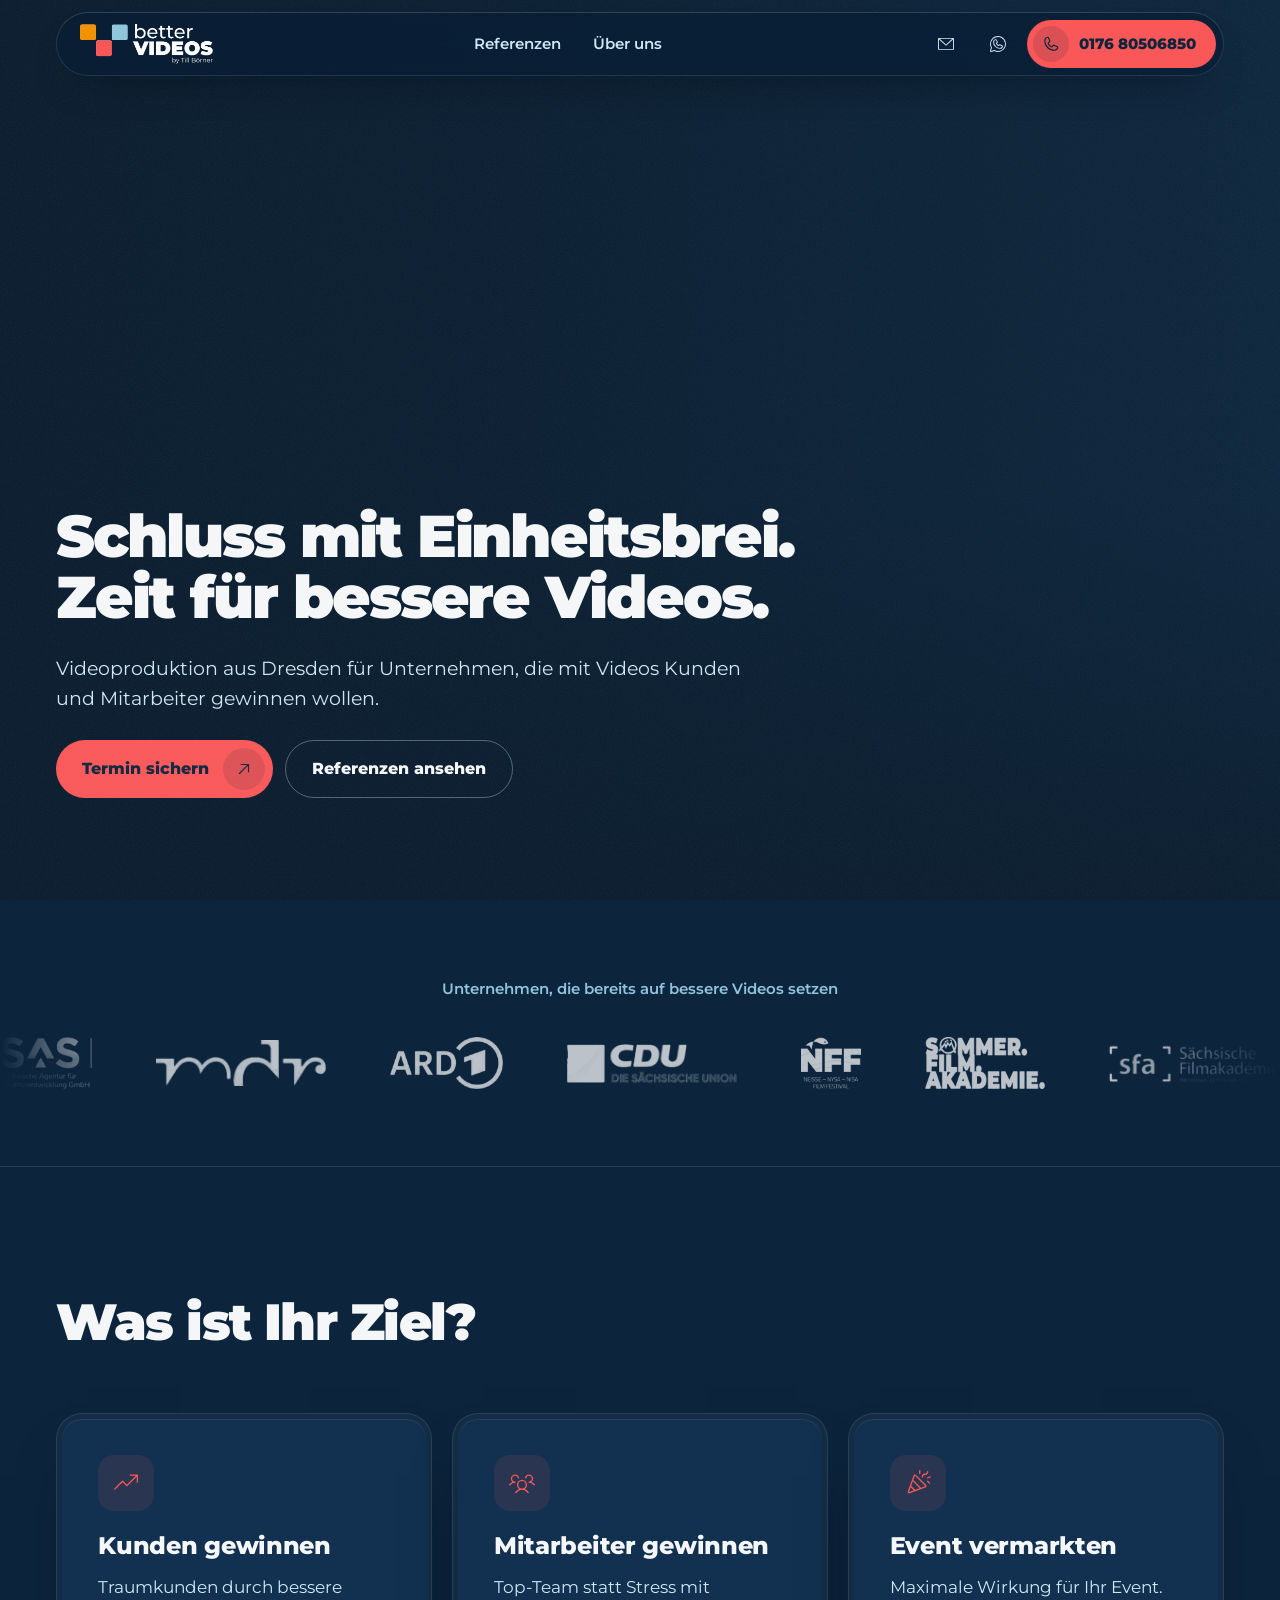
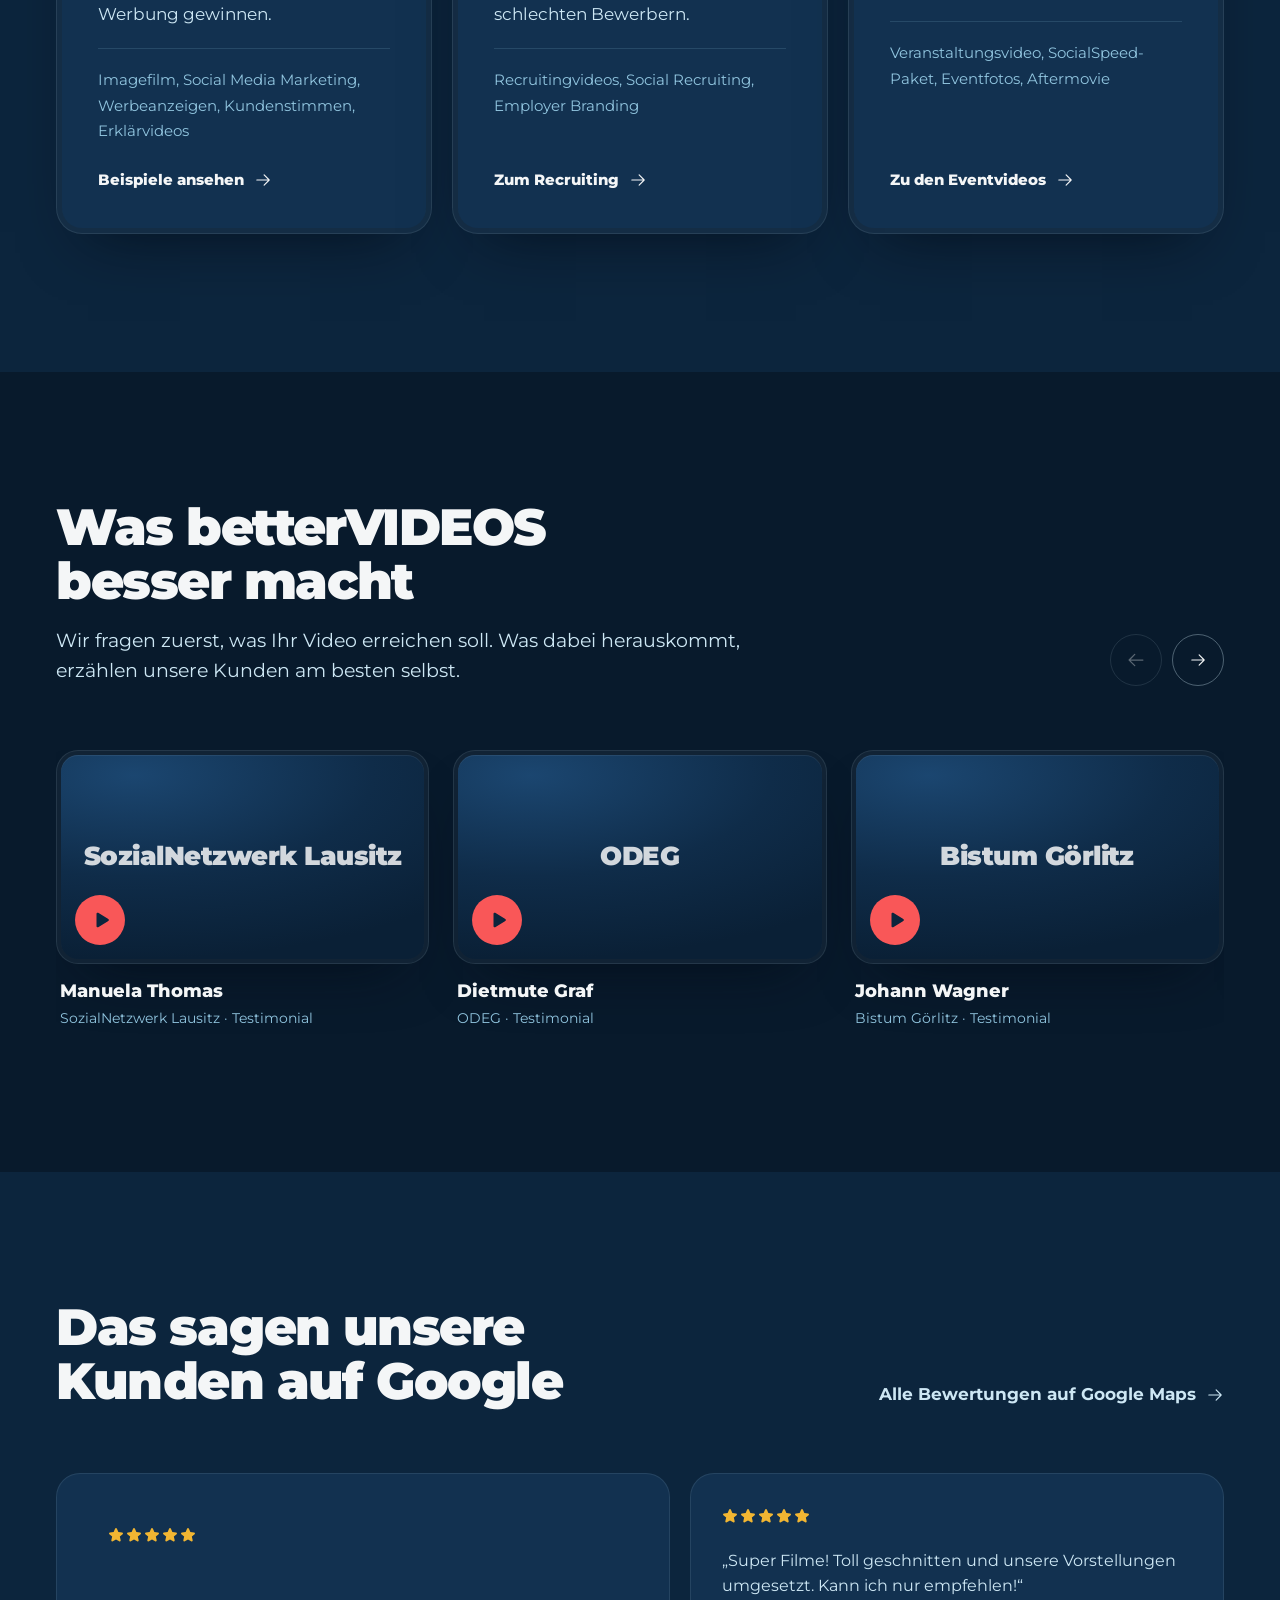
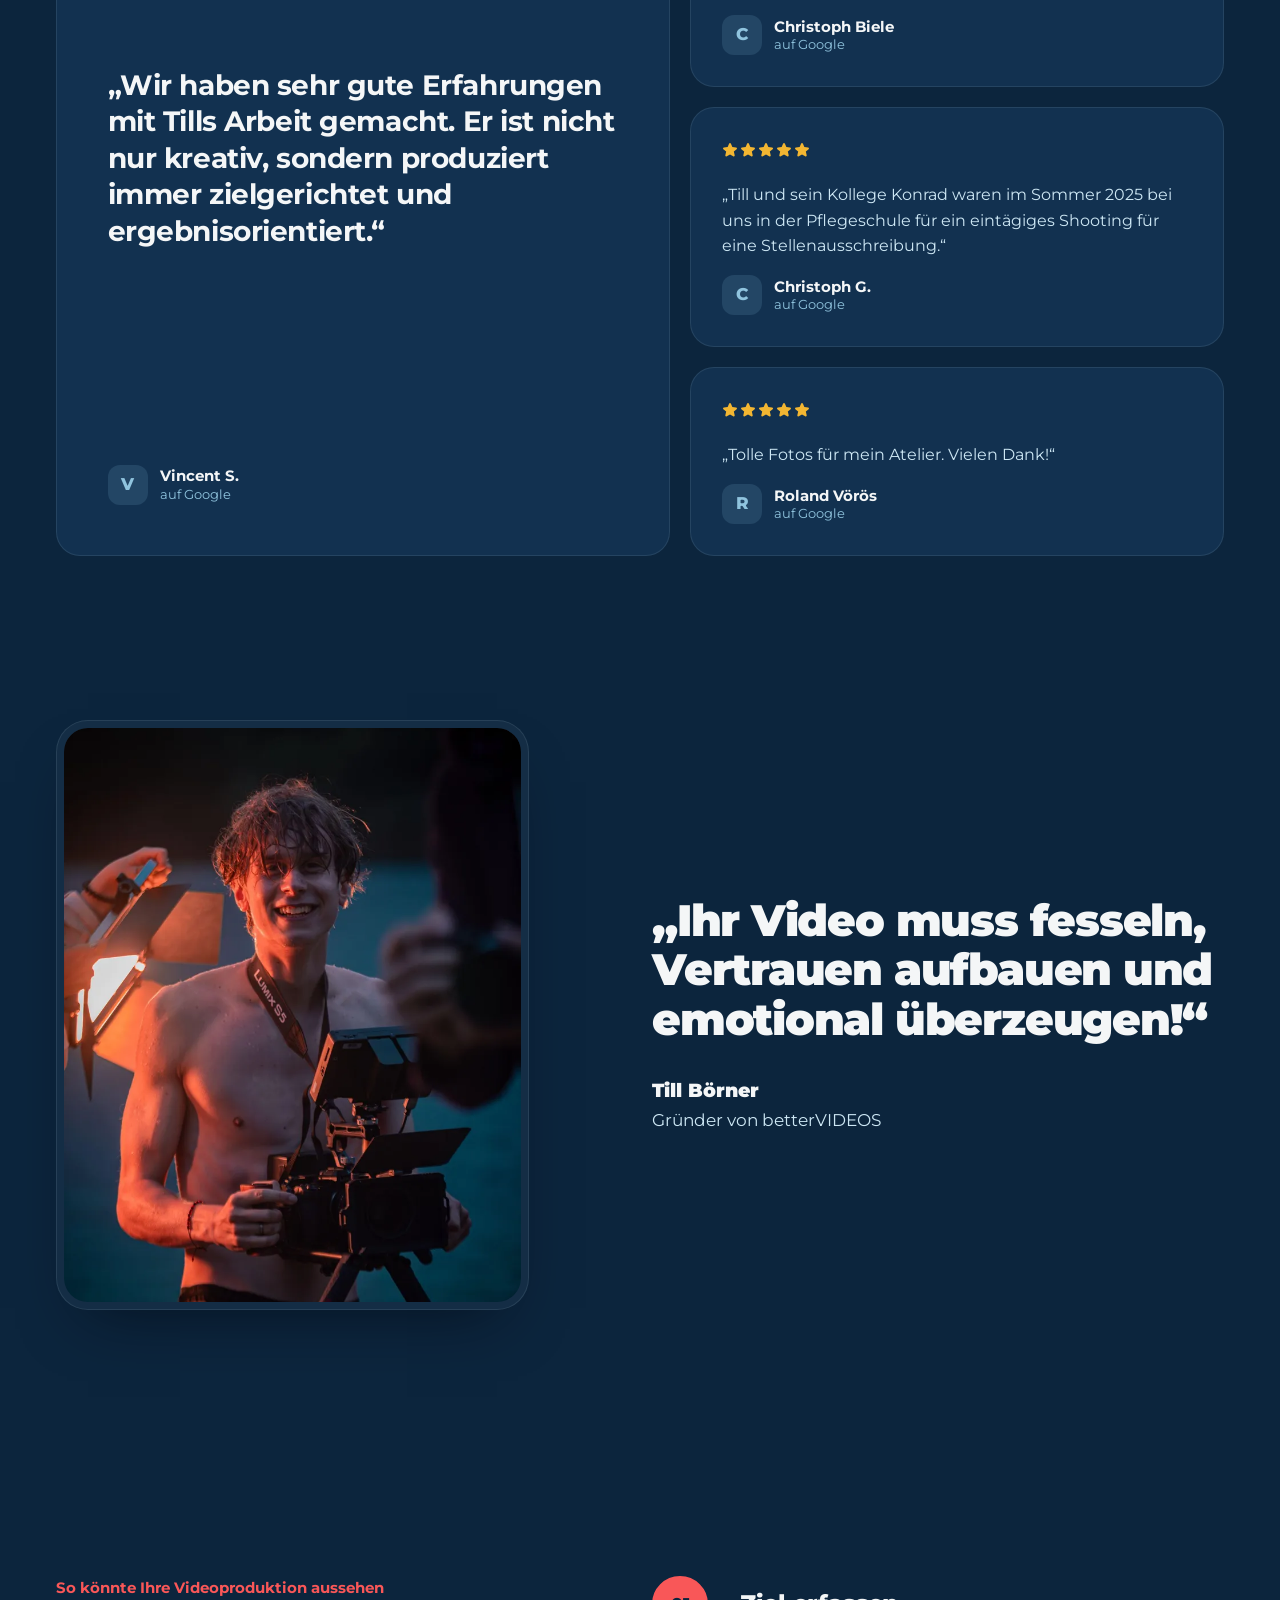
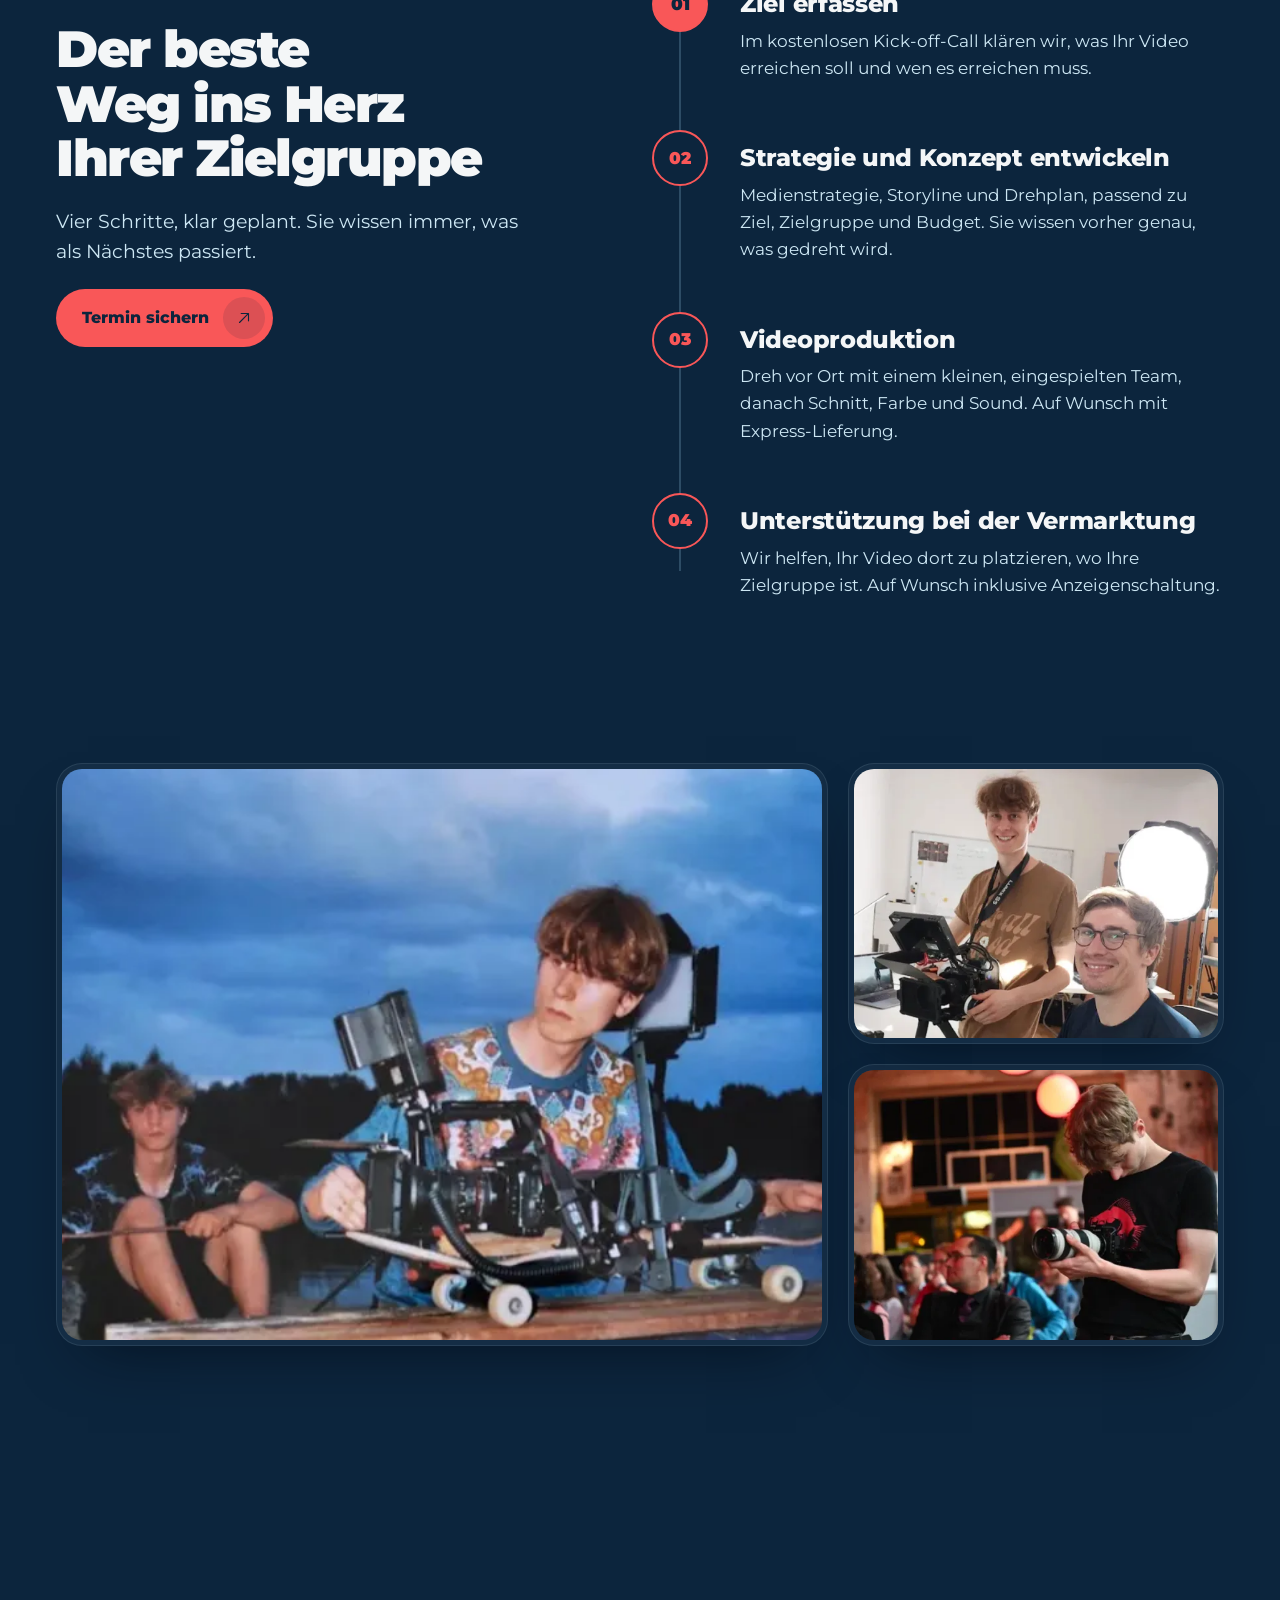
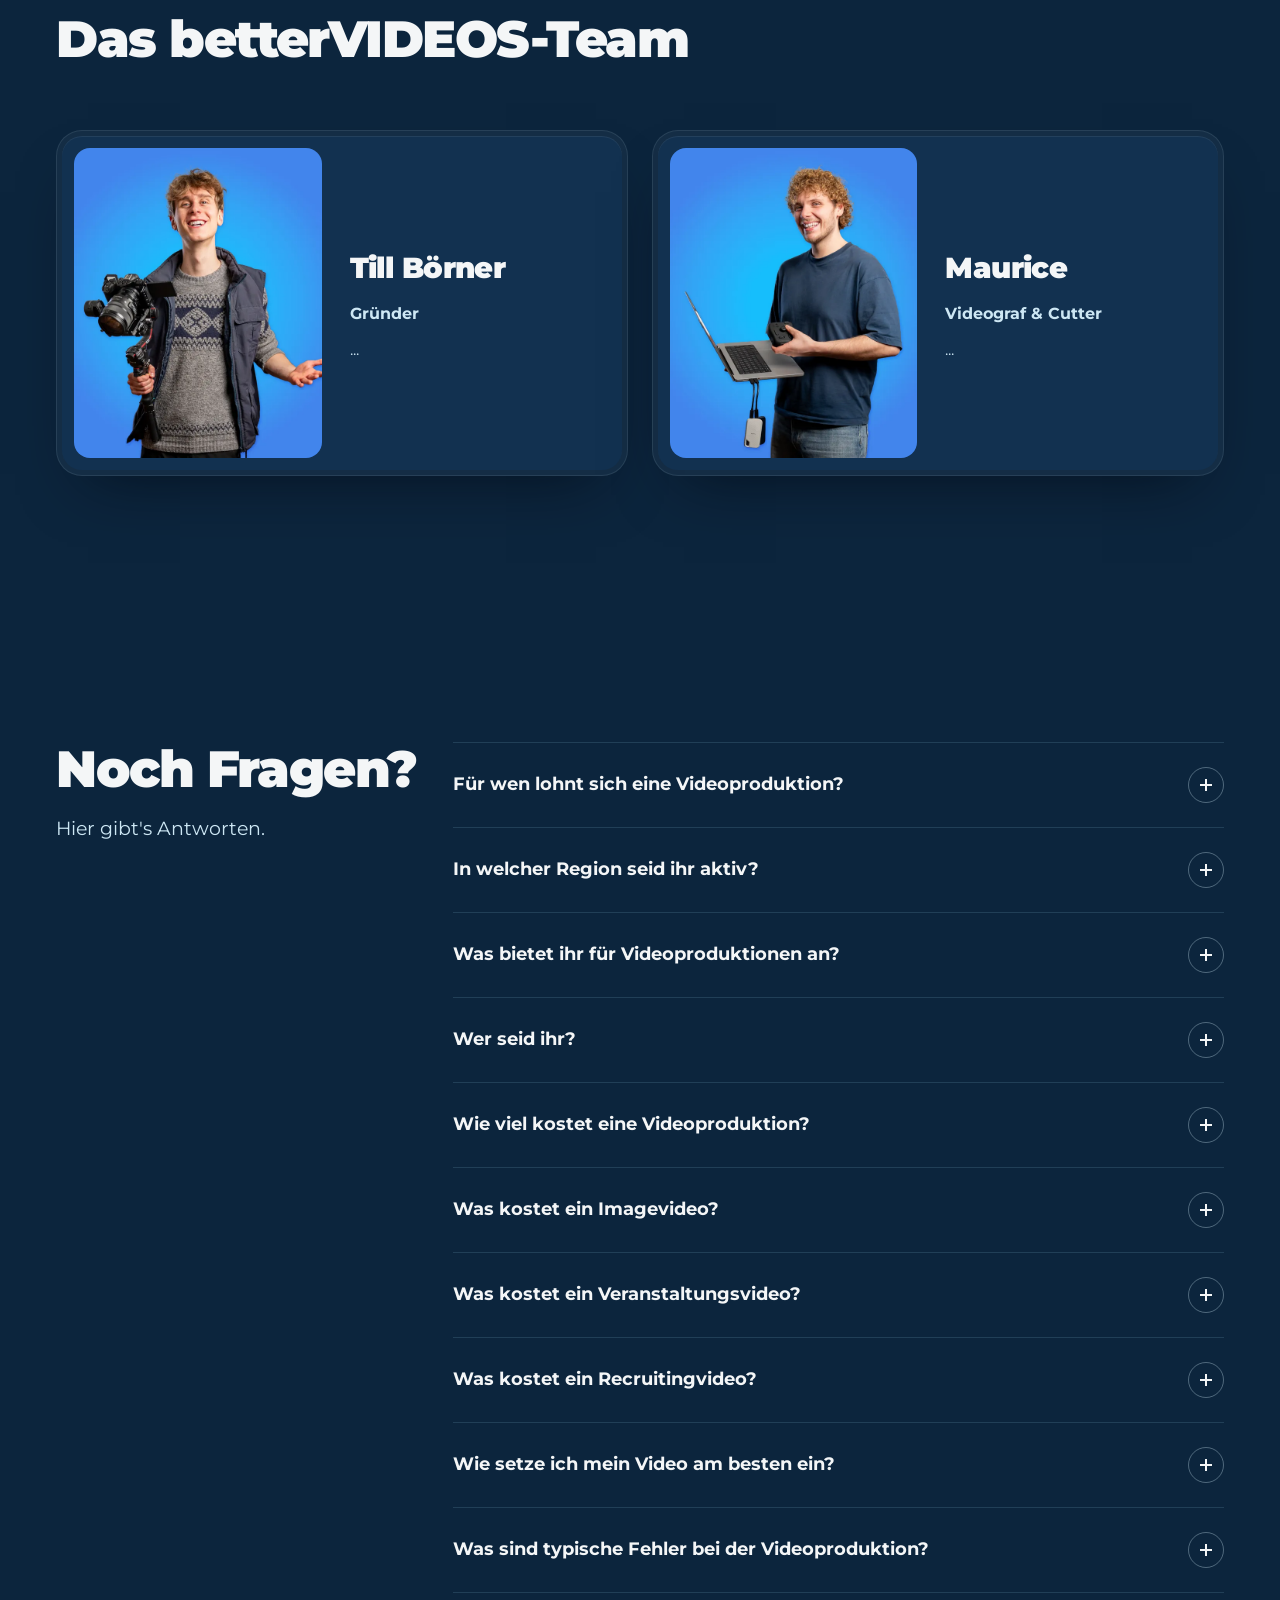
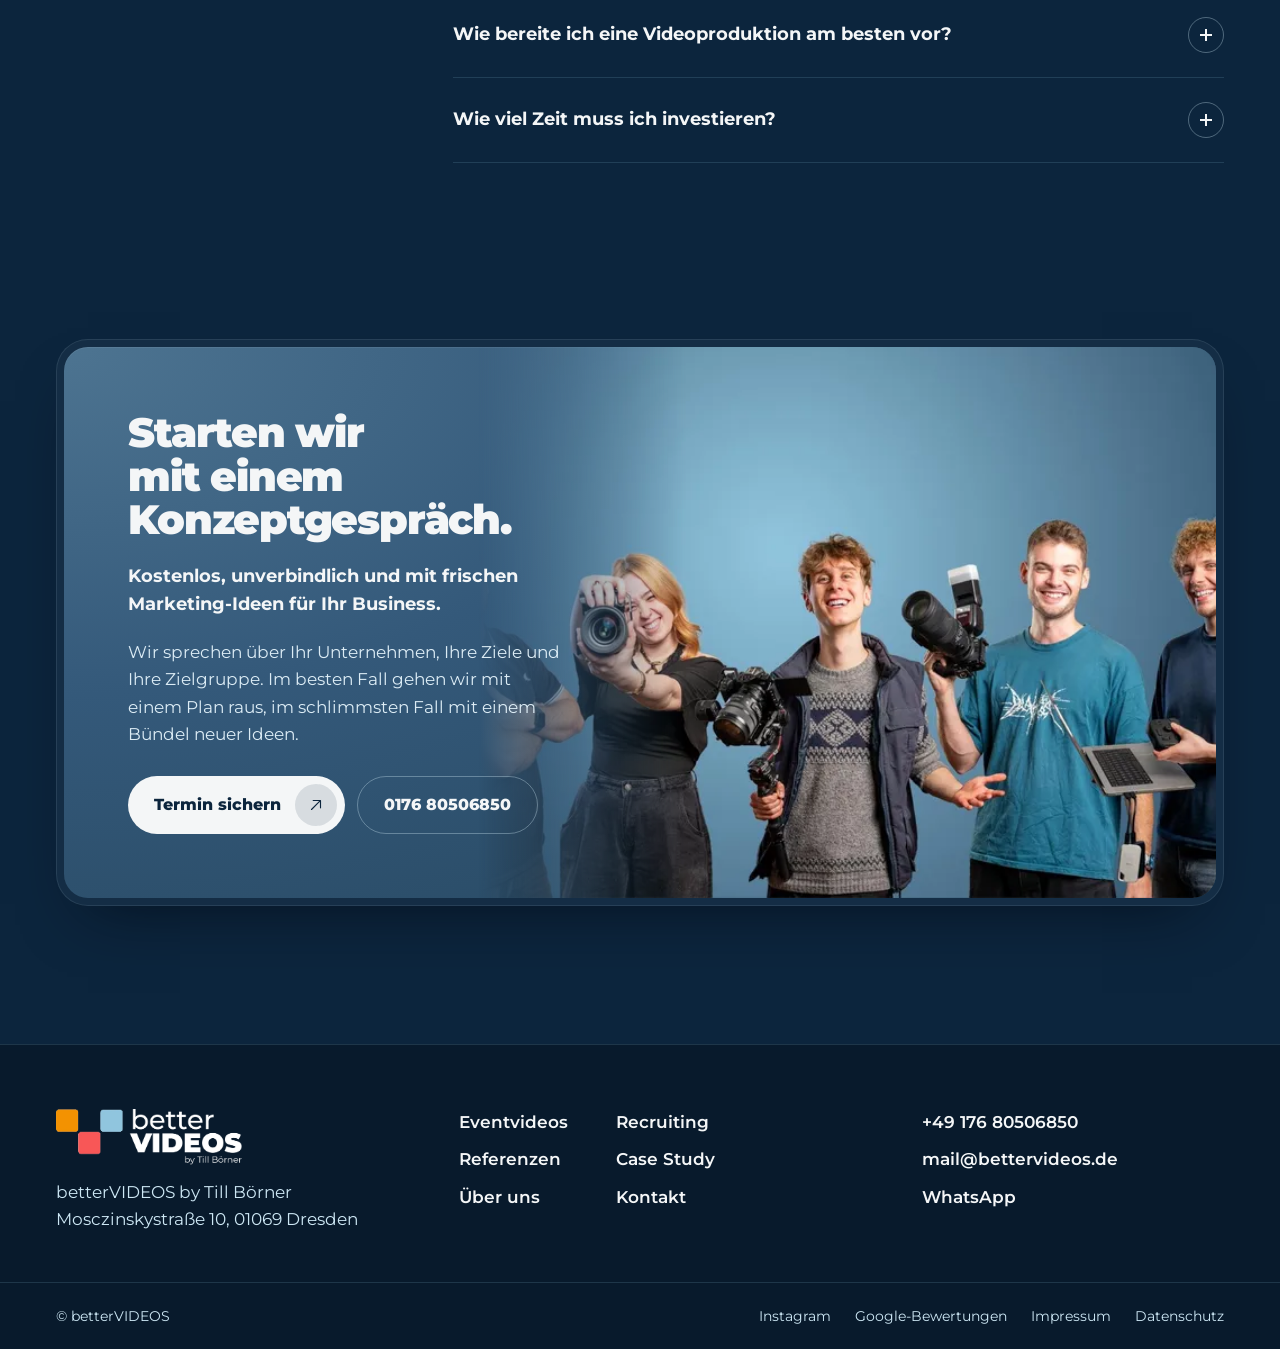
==== commit 07dd5d59: "uodate" ====
--- a/index.html
+++ b/index.html
@@ -219,11 +219,11 @@
 <div class="people">
 <article class="bezel person reveal-left"><div class="bezel__core person__core">
 <div class="person__photo"><picture><source type="image/webp" srcset="assets/img/till-800.webp 800w, assets/img/till-1400.webp 1400w" sizes="(max-width: 640px) 90vw, (max-width: 1100px) 45vw, 320px"><img src="assets/img/till-800.jpg" srcset="assets/img/till-800.jpg 800w, assets/img/till-1400.jpg 1400w" sizes="(max-width: 640px) 90vw, (max-width: 1100px) 45vw, 320px" alt="Till Börner" width="1400" height="1400" loading="lazy" decoding="async"></picture></div>
-<div class="person__text"><h3>Till Börner</h3><p class="person__role">Gründer</p><p>[Kurzvorstellung Till: 2 bis 3 Sätze, persönlich und konkret]</p></div>
+<div class="person__text"><h3>Till Börner</h3><p class="person__role">Gründer</p><p>...</p></div>
 </div></article>
 <article class="bezel person reveal-right"><div class="bezel__core person__core">
 <div class="person__photo"><picture><source type="image/webp" srcset="assets/img/maurice-800.webp 800w, assets/img/maurice-1400.webp 1400w" sizes="(max-width: 640px) 90vw, (max-width: 1100px) 45vw, 320px"><img src="assets/img/maurice-800.jpg" srcset="assets/img/maurice-800.jpg 800w, assets/img/maurice-1400.jpg 1400w" sizes="(max-width: 640px) 90vw, (max-width: 1100px) 45vw, 320px" alt="Maurice" width="1400" height="1400" loading="lazy" decoding="async"></picture></div>
-<div class="person__text"><h3>Maurice</h3><p class="person__role">[Rolle eintragen]</p><p>[Kurzvorstellung Maurice: 2 bis 3 Sätze, persönlich und konkret]</p></div>
+<div class="person__text"><h3>Maurice</h3><p class="person__role">Videograf & Cutter</p><p>...</p></div>
 </div></article>
 </div>
 </div>
@@ -237,10 +237,10 @@
 <details><summary>In welcher Region seid ihr aktiv?<span class="faq__plus" aria-hidden="true"></span></summary><div class="faq__answer"><p>Unser Studio ist in Dresden. Wir drehen in ganz Sachsen und der Lausitz, auf Anfrage auch darüber hinaus.</p></div></details>
 <details><summary>Was bietet ihr für Videoproduktionen an?<span class="faq__plus" aria-hidden="true"></span></summary><div class="faq__answer"><p>Imagefilme, Social Media Marketing, Werbeanzeigen, Kundenstimmen und Erklärvideos. Dazu Recruitingvideos, Social Recruiting und Employer Branding sowie Veranstaltungsvideos, Eventfotos, Aftermovies und das SocialSpeed-Paket mit Posts noch am selben Tag.</p></div></details>
 <details><summary>Wer seid ihr?<span class="faq__plus" aria-hidden="true"></span></summary><div class="faq__answer"><p>betterVIDEOS ist eine Videoproduktion aus Dresden, gegründet von Till Börner. Wir sind ein kleines, festes Team. Wer mit Ihnen spricht, steht auch am Set und sitzt im Schnitt. Mehr <a href="ueber-uns.html">über uns</a>.</p></div></details>
-<details><summary>Wie viel kostet eine Videoproduktion?<span class="faq__plus" aria-hidden="true"></span></summary><div class="faq__answer"><p>Das hängt vor allem von der Zahl der Videos, den Drehtagen und dem Aufwand im Schnitt ab. Im kostenlosen Konzeptgespräch klären wir, was Sie wirklich brauchen, und Sie bekommen ein transparentes Angebot. [Optional: Preisrahmen „ab … €“ ergänzen]</p></div></details>
-<details><summary>Was kostet ein Imagevideo?<span class="faq__plus" aria-hidden="true"></span></summary><div class="faq__answer"><p>[Preisrahmen eintragen, z. B. „ab … € netto“] Der genaue Preis hängt von Länge, Drehorten und Anzahl der Drehtage ab.</p></div></details>
-<details><summary>Was kostet ein Veranstaltungsvideo?<span class="faq__plus" aria-hidden="true"></span></summary><div class="faq__answer"><p>[Preisrahmen eintragen] Für Events gibt es feste Pakete von Starter bis Premium. Mehr dazu unter <a href="eventvideo.html">Eventvideos</a>.</p></div></details>
-<details><summary>Was kostet ein Recruitingvideo?<span class="faq__plus" aria-hidden="true"></span></summary><div class="faq__answer"><p>[Preisrahmen eintragen] Meist lohnt sich eine Kampagne aus mehreren kurzen Videos statt eines einzelnen Films. Mehr dazu unter <a href="recruiting.html">Recruiting</a>.</p></div></details>
+<details><summary>Wie viel kostet eine Videoproduktion?<span class="faq__plus" aria-hidden="true"></span></summary><div class="faq__answer"><p>Das hängt vor allem von der Zahl der Videos, den Drehtagen und dem Aufwand im Schnitt ab. Im kostenlosen Konzeptgespräch klären wir, was Sie wirklich brauchen, und Sie bekommen ein transparentes Angebot.</p></div></details>
+<details><summary>Was kostet ein Imagevideo?<span class="faq__plus" aria-hidden="true"></span></summary><div class="faq__answer"><p>Der genaue Preis hängt von Länge, Drehorten und Anzahl der Drehtage ab.</p></div></details>
+<details><summary>Was kostet ein Veranstaltungsvideo?<span class="faq__plus" aria-hidden="true"></span></summary><div class="faq__answer"><p>Für Events gibt es feste Pakete von Starter bis Premium. Mehr dazu unter <a href="eventvideo.html">Eventvideos</a>.</p></div></details>
+<details><summary>Was kostet ein Recruitingvideo?<span class="faq__plus" aria-hidden="true"></span></summary><div class="faq__answer"><p>Meist lohnt sich eine Kampagne aus mehreren kurzen Videos statt eines einzelnen Films. Mehr dazu unter <a href="recruiting.html">Recruiting</a>.</p></div></details>
 <details><summary>Wie setze ich mein Video am besten ein?<span class="faq__plus" aria-hidden="true"></span></summary><div class="faq__answer"><p>Dort, wo Ihre Zielgruppe ohnehin unterwegs ist: auf Social Media, als Werbeanzeige, auf Ihrer Website, in Präsentationen und im Vertrieb. Wir planen die Verbreitung von Anfang an mit und unterstützen auf Wunsch bei der Anzeigenschaltung.</p></div></details>
 <details><summary>Was sind typische Fehler bei der Videoproduktion?<span class="faq__plus" aria-hidden="true"></span></summary><div class="faq__answer"><ul><li>Ohne klares Ziel und ohne klare Zielgruppe drehen.</li><li>Schöne Bilder, die nichts aussagen.</li><li>Auf Klicks optimieren statt auf passende Kunden oder Bewerber.</li><li>Das Video ist fertig, aber es gibt keinen Plan, wo es laufen soll.</li></ul></div></details>
 <details><summary>Wie bereite ich eine Videoproduktion am besten vor?<span class="faq__plus" aria-hidden="true"></span></summary><div class="faq__answer"><p>Überlegen Sie vorab drei Dinge: Was soll das Video erreichen? Wen soll es erreichen? Wo soll es laufen? Alles Weitere erarbeiten wir gemeinsam im Kick-off.</p></div></details>
